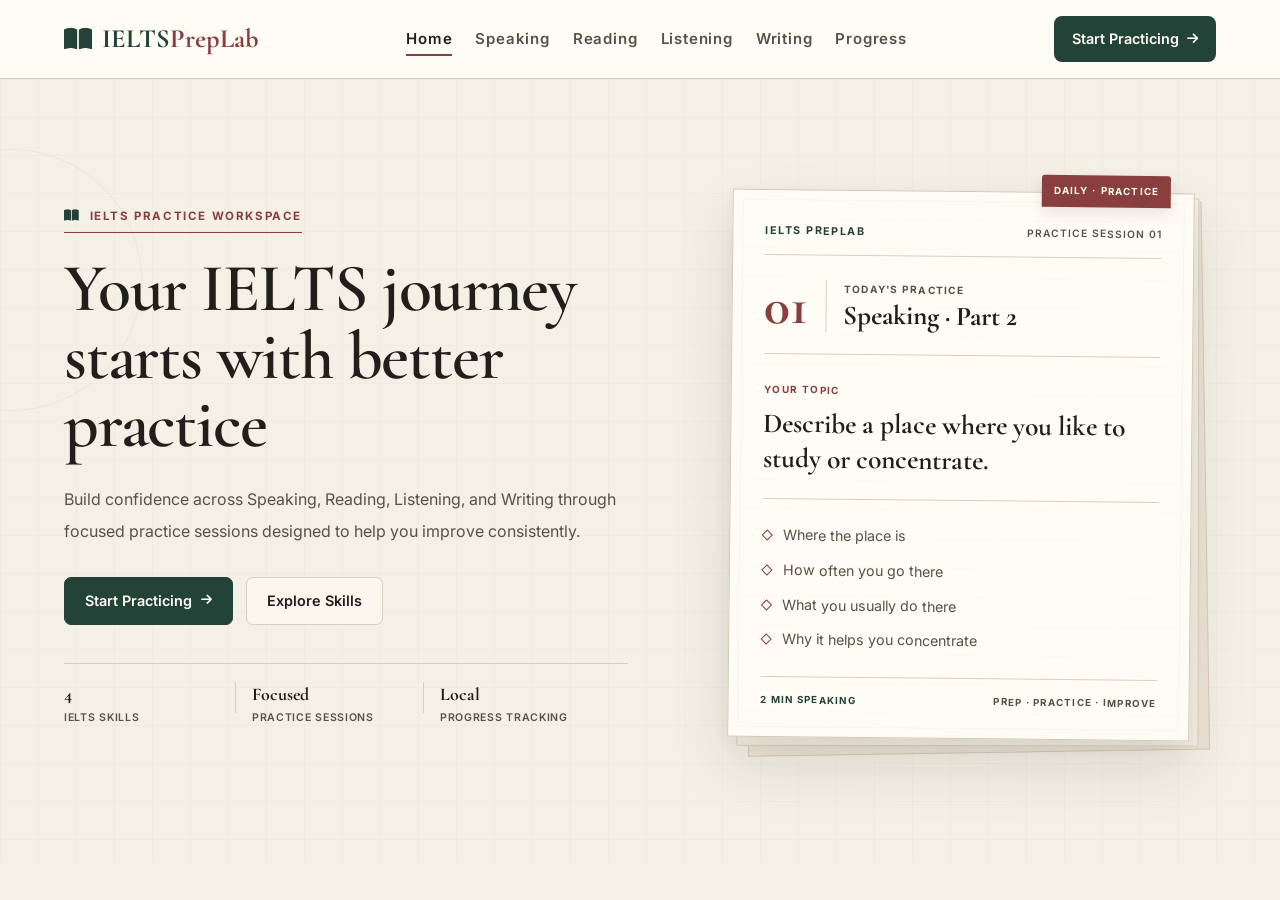
==== index.html @ 87c9f413 "add responsive hero section" ====
<!DOCTYPE html>
<html lang="en">

<head>
    <meta charset="UTF-8">
    <meta name="viewport" content="width=device-width, initial-scale=1.0">

    <title>IELTS PrepLab | IELTS Practice Platform</title>

    <meta name="description"
        content="IELTS PrepLab is a frontend IELTS practice platform for Speaking, Reading, Listening, and Writing with interactive exercises and progress tracking.">

    <link rel="preconnect" href="https://fonts.googleapis.com">
    <link rel="preconnect" href="https://fonts.gstatic.com" crossorigin>
    <link rel="stylesheet" href="https://cdnjs.cloudflare.com/ajax/libs/font-awesome/6.5.2/css/all.min.css">

    <link
        href="https://fonts.googleapis.com/css2?family=Cormorant+Garamond:wght@400;500;600;700&family=Inter:wght@400;500;600;700&display=swap"
        rel="stylesheet">

    <link rel="stylesheet" href="css/style.css">
</head>

<body>
    <header class="site-header">
        <nav class="site-nav">
            <div class="container nav-container">

                <a href="index.html" class="logo">
                    <i class="fa-solid fa-book-open"></i>
                    <span class="logo-text">
                        <span class="logo-ielts">IELTS</span>
                        <span class="logo-preplab">PrepLab</span>
                    </span>
                </a>

                <ul class="nav-links">
                    <li><a href="index.html" class="active">Home</a></li>
                    <li><a href="speaking.html">Speaking</a></li>
                    <li><a href="reading.html">Reading</a></li>
                    <li><a href="listening.html">Listening</a></li>
                    <li><a href="writing.html">Writing</a></li>
                    <li><a href="progress.html">Progress</a></li>
                </ul>

                <a href="speaking.html" class="nav-cta">
                    Start Practicing
                    <i class="fa-solid fa-arrow-right"></i>
                </a>

                <div class="menu-controls">
                    <button class="menu-toggle" aria-label="Open menu">
                        <i class="fa-solid fa-bars"></i>
                    </button>

                    <button class="menu-close" aria-label="Close menu">
                        <i class="fa-solid fa-xmark"></i>
                    </button>
                </div>

            </div>
        </nav>
    </header>

    <aside class="nav-sidebar">

        <div class="sidebar-header">
            <div class="sidebar-title-wrap">
                <span class="sidebar-index">01</span>
                <span class="sidebar-title">Study Menu</span>
            </div>
        </div>

        <nav class="sidebar-nav">
            <a href="index.html" class="active">Home</a>
            <a href="speaking.html">Speaking</a>
            <a href="reading.html">Reading</a>
            <a href="listening.html">Listening</a>
            <a href="writing.html">Writing</a>
            <a href="progress.html">Progress</a>
        </nav>

        <a href="speaking.html" class="sidebar-cta">
            Start Practicing
            <i class="fa-solid fa-arrow-right"></i>
        </a>

    </aside>
    <main>
        <section class="hero">
            <div class="container hero-container">

                <div class="hero-layout">

                    <div class="hero-content">

                        <div class="hero-label">
                            <i class="fa-solid fa-book-open"></i>
                            <span>IELTS Practice Workspace</span>
                        </div>

                        <h1 class="hero-title">
                            Your IELTS journey
                            starts with better practice
                        </h1>

                        <p class="hero-description">
                            Build confidence across Speaking, Reading, Listening, and Writing
                            through focused practice sessions designed to help you improve consistently.
                        </p>

                        <div class="hero-actions">
                            <a href="speaking.html" class="hero-primary-btn">
                                Start Practicing
                                <i class="fa-solid fa-arrow-right"></i>
                            </a>

                            <a href="#skills" class="hero-secondary-btn">
                                Explore Skills
                            </a>
                        </div>

                        <div class="hero-meta">

                            <div class="meta-item">
                                <span class="meta-value">4</span>
                                <span class="meta-label">IELTS Skills</span>
                            </div>

                            <div class="meta-item">
                                <span class="meta-value">Focused</span>
                                <span class="meta-label">Practice Sessions</span>
                            </div>

                            <div class="meta-item">
                                <span class="meta-value">Local</span>
                                <span class="meta-label">Progress Tracking</span>
                            </div>

                        </div>

                    </div>

                    <div class="hero-visual">

                        <div class="practice-sheet-wrapper">

                            <div class="practice-sheet">

                                <div class="sheet-top">
                                    <span class="sheet-brand">IELTS PREPLAB</span>
                                    <span class="sheet-session">Practice Session 01</span>
                                </div>

                                <div class="sheet-heading">

                                    <span class="sheet-number">01</span>

                                    <div class="sheet-heading-text">
                                        <span class="sheet-small-title">Today's Practice</span>
                                        <h2>Speaking · Part 2</h2>
                                    </div>

                                </div>

                                <div class="sheet-topic">
                                    <span class="topic-label">Your Topic</span>

                                    <h3>
                                        Describe a place where you like to study or concentrate.
                                    </h3>
                                </div>

                                <ul class="sheet-points">
                                    <li>Where the place is</li>
                                    <li>How often you go there</li>
                                    <li>What you usually do there</li>
                                    <li>Why it helps you concentrate</li>
                                </ul>

                                <div class="sheet-footer">
                                    <span>2 min speaking</span>
                                    <span>PREP · PRACTICE · IMPROVE</span>
                                </div>

                            </div>

                            <div class="practice-bookmark">
                                <span>Daily</span>
                                <span>Practice</span>
                            </div>

                        </div>

                    </div>

                </div>

            </div>
        </section>
    </main>

    <script src="js/script.js"></script>
</body>

</html>
---- css/style.css ----
:root {
    --background: #F5F0E6;
    --surface: #FFFCF5;
    --primary: #234238;
    --primary-dark: #172E27;
    --accent: #8A3F3F;
    --heading: #211F1B;
    --text: #575249;
    --border: #D8CFC0;
    --radius: 16px;
    --transition: 0.3s ease;
}

* {
    margin: 0;
    padding: 0;
    box-sizing: border-box;
}

html {
    scroll-behavior: smooth;
}

body {
    font-family: "Inter", sans-serif;
    background: var(--background);
    color: var(--text);
    line-height: 1.6;
}

h1,
h2,
h3,
h4,
h5,
h6 {
    font-family: "Cormorant Garamond", serif;
    color: var(--heading);
    line-height: 1.2;
}

a {
    text-decoration: none;
    color: inherit;
}

button,
input,
textarea,
select {
    font: inherit;
}

img {
    max-width: 100%;
    display: block;
}

.container {
    width: 90%;
    max-width: 1200px;
    margin: 0 auto;
}

.site-header {
    position: sticky;
    top: 0;
    z-index: 1000;
}

.site-header {
    position: sticky;
    top: 0;
    z-index: 1000;
}

.site-nav {
    background: var(--surface);
    border-bottom: 1px solid var(--border);
}

.nav-container {
    min-height: 78px;
    display: flex;
    align-items: center;
    justify-content: space-between;
    gap: 26px;
}

.logo {
    display: inline-flex;
    align-items: center;
    gap: 10px;
    flex-shrink: 0;
}

.logo>i {
    color: var(--primary);
    font-size: 1.55rem;
}

.logo-text {
    display: flex;
    align-items: baseline;
    font-family: "Cormorant Garamond", serif;
    font-size: 1.65rem;
    font-weight: 700;
    line-height: 1;
}

.logo-ielts {
    color: var(--primary);
}

.logo-preplab {
    color: var(--accent);
}

.nav-links {
    display: flex;
    align-items: center;
    gap: 23px;
    list-style: none;
}

.nav-links a {
    position: relative;
    font-size: 0.94rem;
    color: var(--text);
    font-weight: 600;
    letter-spacing: 0.8px;
    transition: var(--transition);
}

.nav-links a::after {
    content: "";
    position: absolute;
    left: 0;
    bottom: -8px;
    width: 0;
    height: 2px;
    background: var(--accent);
    transition: var(--transition);
}

.nav-links a.active {
    color: var(--heading);
}

.nav-links a.active::after {
    width: 100%;
}

.nav-cta,
.sidebar-cta {
    display: inline-flex;
    align-items: center;
    justify-content: center;
    gap: 8px;
    background: var(--primary);
    color: var(--surface);
    padding: 11px 18px;
    border-radius: 8px;
    font-size: 0.9rem;
    font-weight: 600;
}

.nav-cta i,
.sidebar-cta i {
    font-size: 0.8rem;
    transition: var(--transition);
}

.menu-controls {
    display: none;
    align-items: center;
    justify-content: center;
}

.menu-toggle,
.menu-close {
    border: 0;
    background: transparent;
    font-size: 1.4rem;
    color: var(--heading);
    cursor: pointer;
}

.menu-toggle {
    display: block;
}

.menu-close {
    display: none;
}

.menu-toggle.hide {
    display: none;
}

.menu-close.active {
    display: block;
}

.nav-sidebar {
    position: fixed;
    top: 78px;
    right: -100%;
    width: min(340px, 88%);
    height: calc(100vh - 78px);
    background: var(--surface);
    border-left: 1px solid var(--border);
    padding: 28px;
    z-index: 1100;
    display: flex;
    flex-direction: column;
    transition: right var(--transition);
    box-shadow: -12px 10px 30px rgba(33, 31, 27, 0.1);
}

.nav-sidebar.active {
    right: 0;
}

.sidebar-header {
    padding-bottom: 24px;
    border-bottom: 1px solid var(--border);
}

.sidebar-title-wrap {
    display: flex;
    align-items: center;
    gap: 10px;
}

.sidebar-index {
    font-family: "Cormorant Garamond", serif;
    font-size: 0.85rem;
    font-weight: 700;
    color: var(--accent);
    letter-spacing: 1px;
}

.sidebar-title {
    position: relative;
    font-family: "Cormorant Garamond", serif;
    font-size: 1.15rem;
    font-weight: 700;
    color: var(--heading);
    letter-spacing: 1.4px;
    text-transform: uppercase;
}

.sidebar-title::after {
    content: "";
    position: absolute;
    left: 0;
    bottom: -6px;
    width: 32px;
    height: 2px;
    background: var(--accent);
}

.sidebar-nav {
    display: flex;
    flex-direction: column;
    margin-top: 22px;
}

.sidebar-nav a {
    padding: 15px 4px;
    border-bottom: 1px solid var(--border);
    color: var(--text);
    font-family: "Cormorant Garamond", serif;
    font-size: 1.25rem;
    font-weight: 600;
    transition: var(--transition);
}

.sidebar-nav a.active {
    color: var(--accent);
}

.sidebar-cta {
    margin-top: auto;
    width: 100%;
}

@media (hover: hover) and (pointer: fine) {
    .nav-links a:hover {
        color: var(--heading);
    }

    .nav-links a:hover::after {
        width: 100%;
    }

    .nav-cta:hover,
    .sidebar-cta:hover {
        background: var(--primary-dark);
    }

    .nav-cta:hover i,
    .sidebar-cta:hover i {
        transform: translateX(3px);
    }

    .sidebar-nav a:hover {
        color: var(--accent);
        padding-left: 8px;
    }

    .menu-toggle:hover,
    .menu-close:hover {
        color: var(--accent);
    }
}

@media (max-width: 1024px) {

    .nav-links,
    .nav-cta {
        display: none;
    }

    .menu-controls {
        display: flex;
    }
}

@media (max-width: 480px) {
    .nav-container {
        min-height: 70px;
    }

    .logo-text {
        font-size: 1.45rem;
    }

    .logo>i {
        font-size: 1.35rem;
    }

    .nav-sidebar {
        width: 100%;
        top: 70px;
        height: calc(100vh - 70px);
        padding: 24px 20px;
    }
}
.hero {
    position: relative;
    overflow: hidden;
    padding: 88px 0 100px;
    background:
        linear-gradient(rgba(35, 66, 56, 0.025) 1px, transparent 1px),
        linear-gradient(90deg, rgba(35, 66, 56, 0.018) 1px, transparent 1px),
        var(--background);
    background-size: 38px 38px;
}

.hero::before {
    content: "";
    position: absolute;
    top: 70px;
    left: -120px;
    width: 260px;
    height: 260px;
    border: 1px solid rgba(138, 63, 63, 0.07);
    border-radius: 50%;
}

.hero-container {
    position: relative;
    z-index: 1;
}

.hero-layout {
    display: grid;
    grid-template-columns: 1.05fr 0.95fr;
    align-items: center;
    gap: 78px;
}

.hero-content {
    max-width: 620px;
}

.hero-label {
    display: inline-flex;
    align-items: center;
    gap: 9px;
    margin-bottom: 22px;
    padding-bottom: 7px;
    border-bottom: 1px solid var(--accent);
    color: var(--accent);
    font-size: 0.72rem;
    font-weight: 700;
    letter-spacing: 1.6px;
    text-transform: uppercase;
}

.hero-label i {
    color: var(--primary);
    font-size: 0.82rem;
}

.hero-title {
    max-width: 650px;
    margin-bottom: 24px;
    font-family: "Cormorant Garamond", serif;
    font-size: clamp(3.5rem, 5.3vw, 5rem);
    font-weight: 600;
    line-height: 1;
    letter-spacing: -1.2px;
    color: var(--heading);
}


.hero-description {
    max-width: 560px;
    margin-bottom: 30px;
    color: var(--text);
    font-size: 1rem;
    line-height: 2;
}

.hero-actions {
    display: flex;
    align-items: center;
    gap: 13px;
    margin-bottom: 38px;
}

.hero-primary-btn,
.hero-secondary-btn {
    min-height: 48px;
    padding: 0 20px;
    display: inline-flex;
    align-items: center;
    justify-content: center;
    gap: 9px;
    border-radius: 7px;
    font-size: 0.9rem;
    font-weight: 600;
    transition: var(--transition);
}

.hero-primary-btn {
    background: var(--primary);
    border: 1px solid var(--primary);
    color: var(--surface);
}

.hero-primary-btn i {
    font-size: 0.78rem;
    transition: var(--transition);
}

.hero-secondary-btn {
    background: rgba(255, 252, 245, 0.65);
    border: 1px solid var(--border);
    color: var(--heading);
}

.hero-meta {
    display: grid;
    grid-template-columns: repeat(3, 1fr);
    border-top: 1px solid var(--border);
}

.meta-item {
    position: relative;
    padding-top: 16px;
}

.meta-item:not(:last-child)::after {
    content: "";
    position: absolute;
    top: 18px;
    right: 16px;
    width: 1px;
    height: 31px;
    background: var(--border);
}

.meta-value {
    display: block;
    margin-bottom: 2px;
    font-family: "Cormorant Garamond", serif;
    color: var(--heading);
    font-size: 1.12rem;
    font-weight: 700;
}

.meta-label {
    display: block;
    color: var(--text);
    font-size: 0.66rem;
    font-weight: 600;
    letter-spacing: 0.7px;
    text-transform: uppercase;
}

.hero-visual {
    position: relative;
    display: flex;
    align-items: center;
    justify-content: center;
    min-width: 0;
    padding: 24px;
}

.practice-sheet-wrapper {
    position: relative;
    width: min(100%, 480px);
    transform: rotate(0.6deg);
}

.practice-sheet-wrapper::before {
    content: "";
    position: absolute;
    inset: 14px -14px -14px 14px;
    background: #EDE4D5;
    border: 1px solid #D7CCBB;
    transform: rotate(-1.5deg);
    z-index: -2;
}

.practice-sheet-wrapper::after {
    content: "";
    position: absolute;
    inset: 7px -7px -7px 7px;
    background: #F8F2E7;
    border: 1px solid rgba(216, 207, 192, 0.9);
    transform: rotate(-0.5deg);
    z-index: -1;
}

.practice-sheet {
    position: relative;
    padding: 32px 32px 28px;
    background:
        linear-gradient(
            to bottom,
            transparent 28px,
            rgba(87, 82, 73, 0.035) 29px
        ),
        var(--surface);
    background-size: 100% 29px;
    border: 1px solid #D3C8B8;
    box-shadow:
        0 28px 60px rgba(33, 31, 27, 0.12),
        0 5px 16px rgba(33, 31, 27, 0.05);
}

.practice-sheet::before {
    content: "";
    position: absolute;
    inset: 9px;
    border: 1px solid rgba(138, 63, 63, 0.045);
    pointer-events: none;
}

.sheet-top {
    display: flex;
    align-items: center;
    justify-content: space-between;
    gap: 20px;
    padding-bottom: 15px;
    border-bottom: 1px solid var(--border);
}

.sheet-brand {
    color: var(--primary);
    font-size: 0.67rem;
    font-weight: 700;
    letter-spacing: 1.45px;
    text-transform: uppercase;
}

.sheet-session {
    color: var(--text);
    font-size: 0.64rem;
    font-weight: 600;
    letter-spacing: 1px;
    text-transform: uppercase;
}

.sheet-heading {
    display: flex;
    align-items: center;
    gap: 17px;
    padding: 24px 0 20px;
}

.sheet-number {
    font-family: "Cormorant Garamond", serif;
    color: var(--accent);
    font-size: 3.35rem;
    font-weight: 700;
    line-height: 1;
}

.sheet-heading-text {
    padding-left: 17px;
    border-left: 1px solid var(--border);
}

.sheet-small-title {
    display: block;
    margin-bottom: 3px;
    color: var(--text);
    font-size: 0.63rem;
    font-weight: 700;
    letter-spacing: 1.25px;
    text-transform: uppercase;
}

.sheet-heading h2 {
    margin: 0;
    font-family: "Cormorant Garamond", serif;
    color: var(--heading);
    font-size: 1.7rem;
    font-weight: 700;
}

.sheet-topic {
    padding: 21px 0 22px;
    border-top: 1px solid var(--border);
    border-bottom: 1px solid var(--border);
}

.topic-label {
    display: inline-block;
    margin-bottom: 9px;
    color: var(--accent);
    font-size: 0.62rem;
    font-weight: 700;
    letter-spacing: 1.4px;
    text-transform: uppercase;
}

.sheet-topic h3 {
    max-width: 390px;
    margin: 0;
    font-family: "Cormorant Garamond", serif;
    color: var(--heading);
    font-size: 1.72rem;
    font-weight: 650;
    line-height: 1.27;
}

.sheet-points {
    list-style: none;
    padding: 19px 0;
    margin: 0;
}

.sheet-points li {
    position: relative;
    padding: 7px 0 7px 21px;
    color: var(--text);
    font-size: 0.89rem;
    line-height: 1.45;
}

.sheet-points li::before {
    content: "";
    position: absolute;
    left: 1px;
    top: 13px;
    width: 6px;
    height: 6px;
    background: transparent;
    border: 1px solid var(--accent);
    transform: rotate(45deg);
}

.sheet-footer {
    display: flex;
    align-items: center;
    justify-content: space-between;
    gap: 18px;
    padding-top: 15px;
    border-top: 1px solid var(--border);
    color: var(--text);
    font-size: 0.61rem;
    font-weight: 700;
    letter-spacing: 1.25px;
    text-transform: uppercase;
}

.sheet-footer span:first-child {
    color: var(--primary);
}

.practice-bookmark {
    position: absolute;
    top: -17px;
    right: 24px;
    z-index: 2;
    display: flex;
    align-items: center;
    gap: 5px;
    padding: 8px 12px;
    background: var(--accent);
    border-radius: 3px 3px 0 0;
    color: var(--surface);
    box-shadow: 0 6px 14px rgba(33, 31, 27, 0.1);
}

.practice-bookmark span {
    font-size: 0.61rem;
    font-weight: 700;
    letter-spacing: 1.15px;
    text-transform: uppercase;
}

.practice-bookmark span:first-child::after {
    content: " ·";
}

@media (hover: hover) and (pointer: fine) {
    .hero-primary-btn:hover {
        background: var(--primary-dark);
        border-color: var(--primary-dark);
    }

    .hero-primary-btn:hover i {
        transform: translateX(3px);
    }

    .hero-secondary-btn:hover {
        color: var(--accent);
        border-color: var(--accent);
        background: var(--surface);
    }
}

@media (max-width: 1024px) {
    .hero {
        padding: 78px 0 90px;
    }

    .hero-layout {
        grid-template-columns: 1fr;
        gap: 90px;
    }

    .hero-content {
        max-width: 720px;
    }

    .hero-label {
        margin-bottom: 28px;
    }

    .hero-title {
        margin-bottom: 30px;
        line-height: 1.1;
    }

    .hero-description {
        max-width: 650px;
        margin-bottom: 36px;
    }

    .hero-actions {
        margin-bottom: 48px;
    }

    .hero-visual {
        justify-content: flex-start;
        padding-left: 18px;
    }

    .practice-sheet-wrapper {
        width: min(100%, 540px);
    }
}

@media (max-width: 768px) {
    .hero {
        padding: 56px 0 72px;
    }

    .hero-layout {
        gap: 55px;
    }

    .hero-title {
        font-size: clamp(3rem, 10.5vw, 4.35rem);
    }

    .hero-description {
        font-size: 0.97rem;
    }

    .hero-meta {
        grid-template-columns: 1fr;
    }

    .meta-item {
        padding: 12px 0;
    }

    .meta-item:not(:last-child) {
        border-bottom: 1px solid var(--border);
    }

    .meta-item:not(:last-child)::after {
        display: none;
    }

    .hero-visual {
        padding: 15px;
    }

    .practice-sheet {
        padding: 28px 25px 24px;
    }
}

@media (max-width: 480px) {
    .hero {
        padding: 42px 0 58px;
    }

    .hero::before {
        display: none;
    }

    .hero-label {
        margin-bottom: 17px;
        font-size: 0.65rem;
    }

    .hero-title {
        margin-bottom: 19px;
        font-size: clamp(2.7rem, 12.5vw, 3.55rem);
        line-height: 0.98;
        letter-spacing: -1.1px;
    }

    .hero-description {
        line-height: 1.7;
    }

    .hero-actions {
        flex-direction: column;
        align-items: stretch;
        margin-bottom: 29px;
    }

    .hero-primary-btn,
    .hero-secondary-btn {
        width: 100%;
    }

    .hero-visual {
        padding: 0;
    }

    .practice-sheet-wrapper {
        width: 100%;
        transform: none;
    }

    .practice-sheet-wrapper::before,
    .practice-sheet-wrapper::after {
        display: none;
    }

    .practice-sheet {
        padding: 23px 19px 20px;
        box-shadow: 0 17px 35px rgba(33, 31, 27, 0.09);
    }

    .practice-sheet::before {
        inset: 7px;
    }

    .sheet-top {
        flex-direction: column;
        align-items: flex-start;
        gap: 3px;
    }

    .sheet-heading {
        gap: 12px;
        padding: 22px 0 19px;
    }

    .sheet-number {
        font-size: 2.85rem;
    }

    .sheet-heading-text {
        padding-left: 12px;
    }

    .sheet-heading h2 {
        font-size: 1.42rem;
    }

    .sheet-topic h3 {
        font-size: 1.45rem;
    }

    .sheet-points li {
        font-size: 0.86rem;
    }

    .sheet-footer {
        flex-direction: column;
        align-items: flex-start;
        gap: 4px;
    }

    .practice-bookmark {
        top: -14px;
        right: 15px;
        padding: 7px 10px;
    }

    .practice-bookmark span {
        font-size: 0.56rem;
    }
}
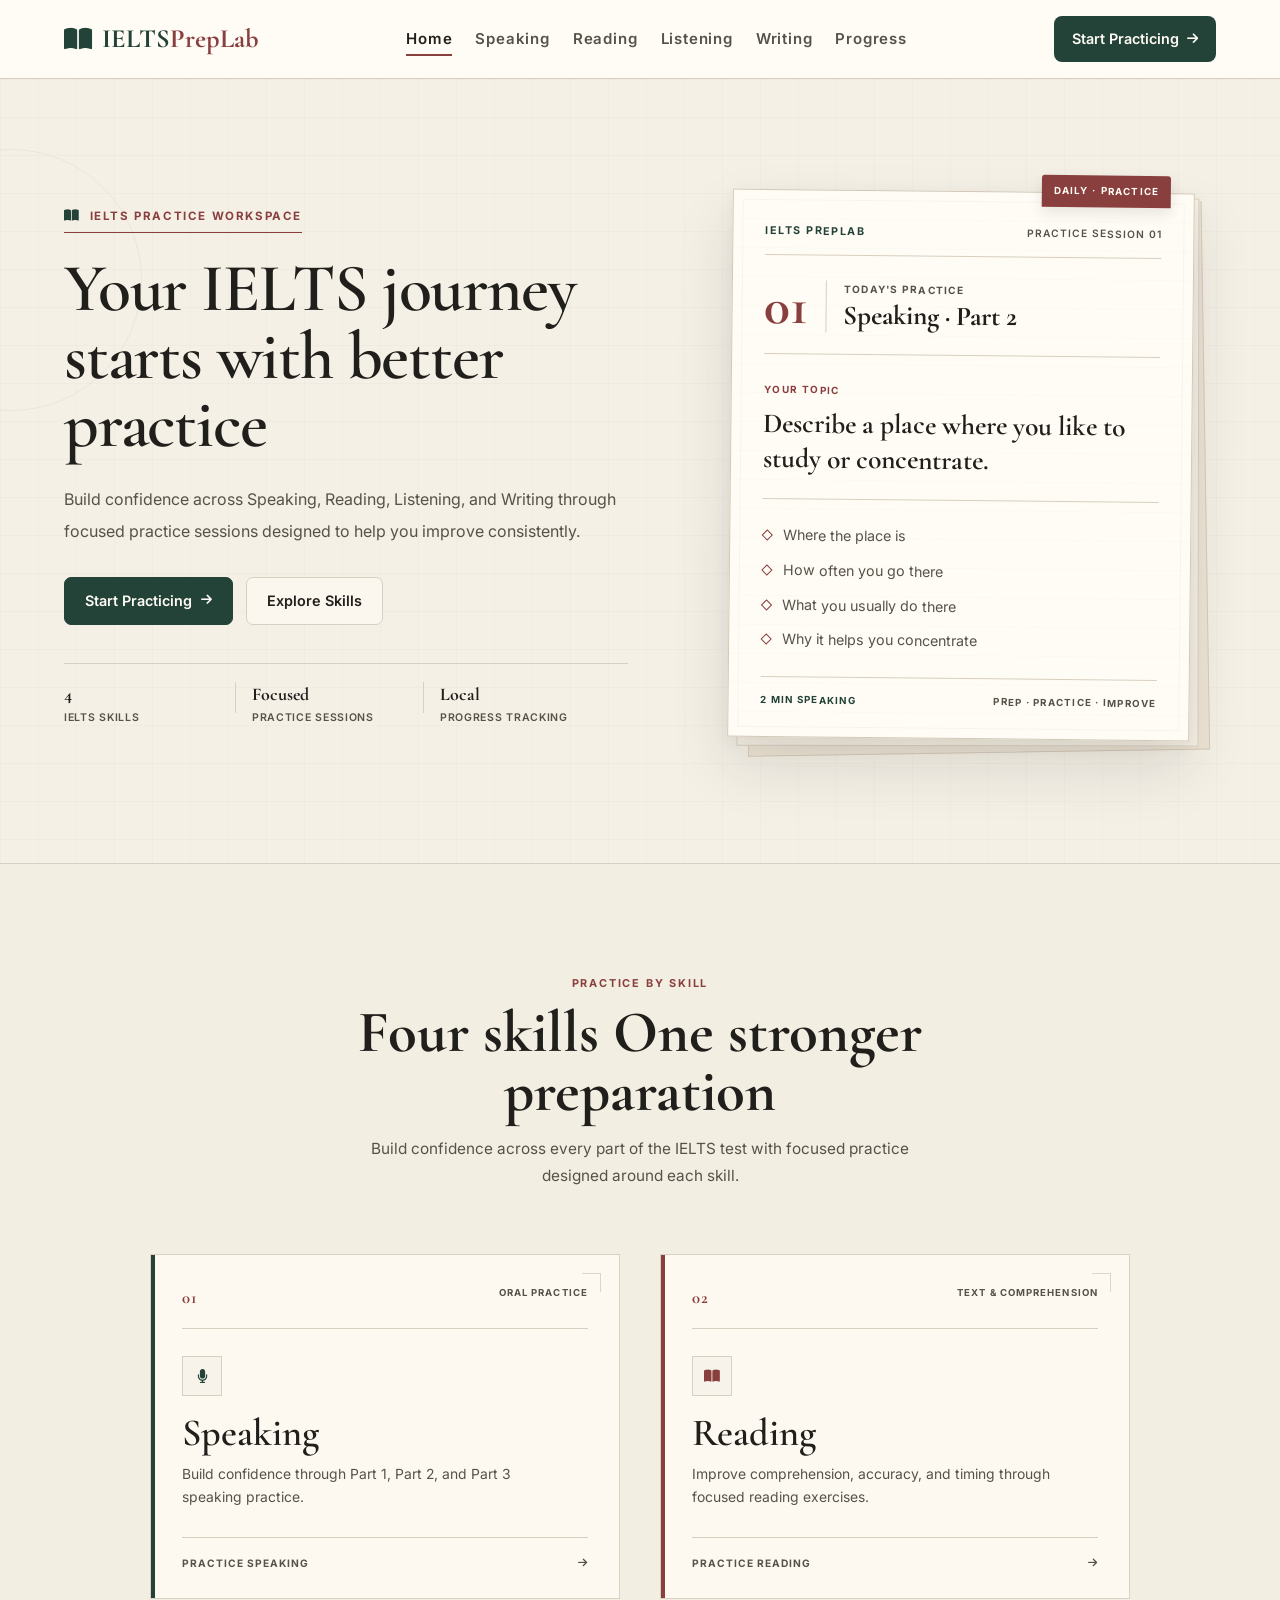
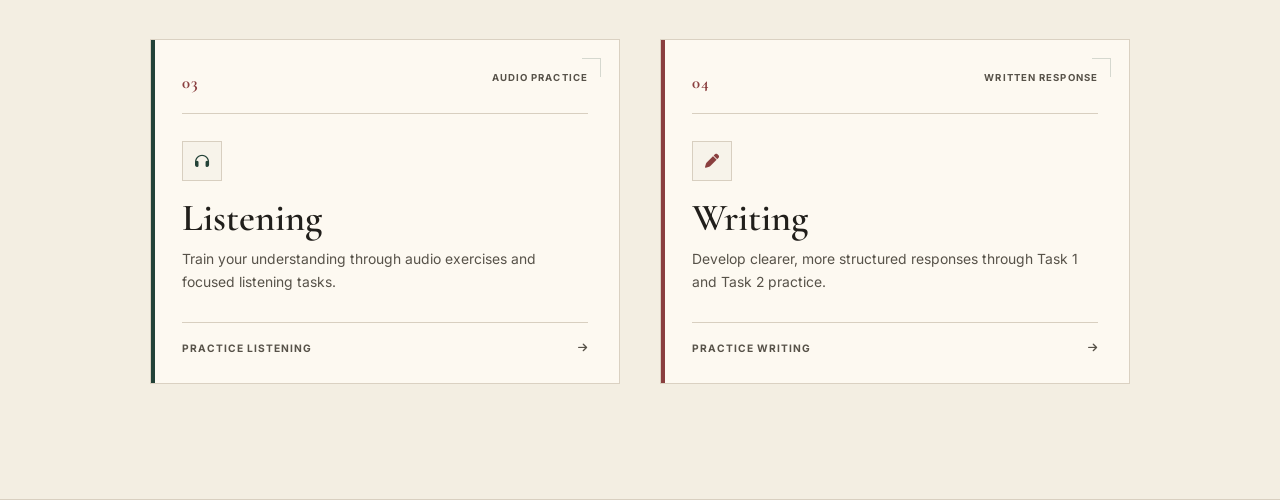
==== commit bdb2c3b2: "add responsive skills section" ====
--- a/index.html
+++ b/index.html
@@ -198,6 +198,128 @@
 
             </div>
         </section>
+        <section class="skills-section" id="skills">
+    <div class="container">
+
+        <div class="skills-header">
+            <span class="skills-eyebrow">Practice by skill</span>
+
+            <h2 class="skills-title">
+                Four skills One stronger preparation
+            </h2>
+
+            <p class="skills-description">
+                Build confidence across every part of the IELTS test with
+                focused practice designed around each skill.
+            </p>
+        </div>
+
+        <div class="skills-grid">
+
+            <a href="speaking.html" class="skill-card skill-card-speaking">
+                <div class="skill-card-top">
+                    <span class="skill-number">01</span>
+                    <span class="skill-category">Oral Practice</span>
+                </div>
+
+                <div class="skill-card-main">
+                    <span class="skill-icon">
+                        <i class="fa-solid fa-microphone"></i>
+                    </span>
+
+                    <h3>Speaking</h3>
+
+                    <p>
+                        Build confidence through Part 1, Part 2,
+                        and Part 3 speaking practice.
+                    </p>
+                </div>
+
+                <div class="skill-card-bottom">
+                    <span>Practice Speaking</span>
+                    <i class="fa-solid fa-arrow-right"></i>
+                </div>
+            </a>
+
+            <a href="reading.html" class="skill-card skill-card-reading">
+                <div class="skill-card-top">
+                    <span class="skill-number">02</span>
+                    <span class="skill-category">Text & Comprehension</span>
+                </div>
+
+                <div class="skill-card-main">
+                    <span class="skill-icon">
+                        <i class="fa-solid fa-book-open"></i>
+                    </span>
+
+                    <h3>Reading</h3>
+
+                    <p>
+                        Improve comprehension, accuracy, and timing
+                        through focused reading exercises.
+                    </p>
+                </div>
+
+                <div class="skill-card-bottom">
+                    <span>Practice Reading</span>
+                    <i class="fa-solid fa-arrow-right"></i>
+                </div>
+            </a>
+
+            <a href="listening.html" class="skill-card skill-card-listening">
+                <div class="skill-card-top">
+                    <span class="skill-number">03</span>
+                    <span class="skill-category">Audio Practice</span>
+                </div>
+
+                <div class="skill-card-main">
+                    <span class="skill-icon">
+                        <i class="fa-solid fa-headphones"></i>
+                    </span>
+
+                    <h3>Listening</h3>
+
+                    <p>
+                        Train your understanding through audio
+                        exercises and focused listening tasks.
+                    </p>
+                </div>
+
+                <div class="skill-card-bottom">
+                    <span>Practice Listening</span>
+                    <i class="fa-solid fa-arrow-right"></i>
+                </div>
+            </a>
+
+            <a href="writing.html" class="skill-card skill-card-writing">
+                <div class="skill-card-top">
+                    <span class="skill-number">04</span>
+                    <span class="skill-category">Written Response</span>
+                </div>
+
+                <div class="skill-card-main">
+                    <span class="skill-icon">
+                        <i class="fa-solid fa-pen"></i>
+                    </span>
+
+                    <h3>Writing</h3>
+
+                    <p>
+                        Develop clearer, more structured responses
+                        through Task 1 and Task 2 practice.
+                    </p>
+                </div>
+
+                <div class="skill-card-bottom">
+                    <span>Practice Writing</span>
+                    <i class="fa-solid fa-arrow-right"></i>
+                </div>
+            </a>
+
+        </div>
+
+    </div>
+</section>
     </main>
 
     <script src="js/script.js"></script>
--- a/css/style.css
+++ b/css/style.css
@@ -1,5 +1,6 @@
 :root {
     --background: #F5F0E6;
+    --background-secondary:#f3eee3f9; 
     --surface: #FFFCF5;
     --primary: #234238;
     --primary-dark: #172E27;
@@ -927,4 +928,336 @@
     .practice-bookmark span {
         font-size: 0.56rem;
     }
+}
+.skills-section {
+    position: relative;
+    overflow: hidden;
+    padding: 105px 0 115px;
+    background: var(--background-secondary);
+    border-top: 1px solid var(--border);
+    border-bottom: 1px solid var(--border);
+}
+
+.skills-header {
+    position: relative;
+    z-index: 1;
+    max-width: 760px;
+    margin: 0 auto 64px;
+    text-align: center;
+}
+
+.skills-eyebrow {
+    display: inline-block;
+    margin-bottom: 12px;
+    color: var(--accent);
+    font-size: 0.68rem;
+    font-weight: 700;
+    letter-spacing: 1.8px;
+    text-transform: uppercase;
+}
+
+.skills-title {
+    margin-bottom: 14px;
+    font-family: "Cormorant Garamond", serif;
+    font-size: clamp(2.9rem, 4.6vw, 4.35rem);
+    font-weight: 800;
+    line-height: 1;
+    color: var(--heading);
+}
+
+.skills-description {
+    max-width: 570px;
+    margin: 0 auto;
+    color: var(--text);
+    font-size: 0.96rem;
+    line-height: 1.75;
+}
+
+.skills-grid {
+    position: relative;
+    z-index: 1;
+    display: grid;
+    grid-template-columns: repeat(2, minmax(0, 1fr));
+    gap: 40px;
+    max-width: 980px;
+    margin: 0 auto;
+}
+
+/* Card */
+
+.skill-card {
+    position: relative;
+    min-height: 345px;
+    display: flex;
+    flex-direction: column;
+    padding: 30px 31px 26px;
+    background: rgba(255, 252, 245, 0.82);
+    border: 1px solid rgba(216, 207, 192, 0.95);
+    color: inherit;
+    transition:
+        transform var(--transition),
+        background var(--transition),
+        border-color var(--transition),
+        box-shadow var(--transition);
+}
+
+.skill-card::before {
+    content: "";
+    position: absolute;
+    top: 0;
+    left: 0;
+    width: 4px;
+    height: 100%;
+    background: var(--primary);
+}
+
+.skill-card-reading::before,
+.skill-card-writing::before {
+    background: var(--accent);
+}
+
+/* Small corner detail */
+
+.skill-card::after {
+    content: "";
+    position: absolute;
+    right: 18px;
+    top: 18px;
+    width: 18px;
+    height: 18px;
+    border-top: 1px solid rgba(35, 66, 56, 0.18);
+    border-right: 1px solid rgba(35, 66, 56, 0.18);
+}
+
+/* Top row */
+
+.skill-card-top {
+    display: flex;
+    align-items: flex-start;
+    justify-content: space-between;
+    gap: 15px;
+    padding-bottom: 17px;
+    border-bottom: 1px solid var(--border);
+}
+
+.skill-number {
+    font-family: "Cormorant Garamond", serif;
+    font-size: 1.05rem;
+    font-weight: 700;
+    letter-spacing: 1px;
+    color: var(--accent);
+}
+
+.skill-category {
+    color: var(--text-light);
+    font-size: 0.6rem;
+    font-weight: 700;
+    letter-spacing: 1.1px;
+    text-align: right;
+    text-transform: uppercase;
+}
+
+/* Main content */
+
+.skill-card-main {
+    flex: 1;
+    padding: 27px 0 24px;
+}
+
+.skill-icon {
+    display: inline-flex;
+    align-items: center;
+    justify-content: center;
+    width: 40px;
+    height: 40px;
+    margin-bottom: 18px;
+    border: 1px solid var(--border);
+    background: rgba(245, 240, 230, 0.65);
+    color: var(--primary);
+    font-size: 0.88rem;
+    transition: var(--transition);
+}
+
+.skill-card-reading .skill-icon,
+.skill-card-writing .skill-icon {
+    color: var(--accent);
+}
+
+.skill-card h3 {
+    margin-bottom: 10px;
+    font-family: "Cormorant Garamond", serif;
+    font-size: clamp(2.2rem, 3vw, 2.8rem);
+    font-weight: 600;
+    line-height: 1;
+    color: var(--heading);
+    transition: color var(--transition);
+}
+
+.skill-card p {
+    max-width: 390px;
+    margin: 0;
+    color: var(--text);
+    font-size: 0.87rem;
+    line-height: 1.7;
+}
+
+
+/* Bottom action */
+
+.skill-card-bottom {
+    display: flex;
+    align-items: center;
+    justify-content: space-between;
+    gap: 15px;
+    padding-top: 17px;
+    border-top: 1px solid var(--border);
+    color: var(--text);
+    font-size: 0.64rem;
+    font-weight: 700;
+    letter-spacing: 1px;
+    text-transform: uppercase;
+}
+
+.skill-card-bottom i {
+    font-size: 0.66rem;
+    transition: transform var(--transition);
+}
+
+/* Desktop hover */
+
+@media (hover: hover) and (pointer: fine) {
+    .skill-card:hover {
+        background: var(--surface);
+        border-color: #CFC4B3;
+        transform: translateY(-5px);
+        box-shadow: 0 18px 35px rgba(33, 31, 27, 0.08);
+    }
+
+    .skill-card:hover h3 {
+        color: var(--primary);
+    }
+
+    .skill-card-reading:hover h3,
+    .skill-card-writing:hover h3 {
+        color: var(--accent);
+    }
+
+    .skill-card-reading:hover .skill-icon,
+    .skill-card-writing:hover .skill-icon {
+        border-color: var(--accent);
+        transform: translateY(-2px);
+
+    }
+    .skill-card-speaking:hover .skill-icon,
+    .skill-card-listening:hover .skill-icon {
+        border-color: var(--primary);
+        transform: translateY(-2px);
+
+    }
+
+    .skill-card:hover .skill-card-bottom {
+        color: var(--accent);
+    }
+
+    .skill-card:hover .skill-card-bottom i {
+        transform: translateX(4px);
+    }
+}
+
+/* Tablet */
+
+@media (max-width: 1024px) {
+    .skills-section {
+        padding: 88px 0 98px;
+    }
+
+    .skills-grid {
+        gap: 24px;
+        max-width: 900px;
+    }
+
+    .skill-card {
+        min-height: 330px;
+        padding: 27px 27px 24px;
+    }
+}
+
+/* Mobile */
+
+@media (max-width: 768px) {
+    .skills-section {
+        padding: 74px 0 84px;
+    }
+
+    .skills-header {
+        margin-bottom: 45px;
+    }
+
+    .skills-grid {
+        grid-template-columns: 1fr;
+        max-width: 580px;
+    }
+
+    .skill-card {
+        min-height: 315px;
+    }
+}
+
+/* Small mobile */
+
+@media (max-width: 480px) {
+    .skills-section {
+        padding: 62px 0 70px;
+    }
+
+    .skills-section::before,
+    .skills-section::after {
+        display: none;
+    }
+
+    .skills-title {
+        font-size: 2.8rem;
+        letter-spacing: -0.6px;
+    }
+
+    .skills-description {
+        font-size: 0.9rem;
+        line-height: 1.7;
+    }
+
+    .skills-grid {
+        gap: 20px;
+    }
+
+    .skill-card {
+        min-height: 295px;
+        padding: 24px 20px 21px;
+    }
+
+    .skill-card-top {
+        padding-bottom: 15px;
+    }
+
+    .skill-category {
+        font-size: 0.55rem;
+    }
+
+    .skill-card-main {
+        padding: 24px 0 21px;
+    }
+
+    .skill-icon {
+        width: 37px;
+        height: 37px;
+        margin-bottom: 16px;
+    }
+
+    .skill-card h3 {
+        font-size: 2.15rem;
+    }
+
+    .skill-card p {
+        font-size: 0.83rem;
+        line-height: 1.65;
+    }
 }
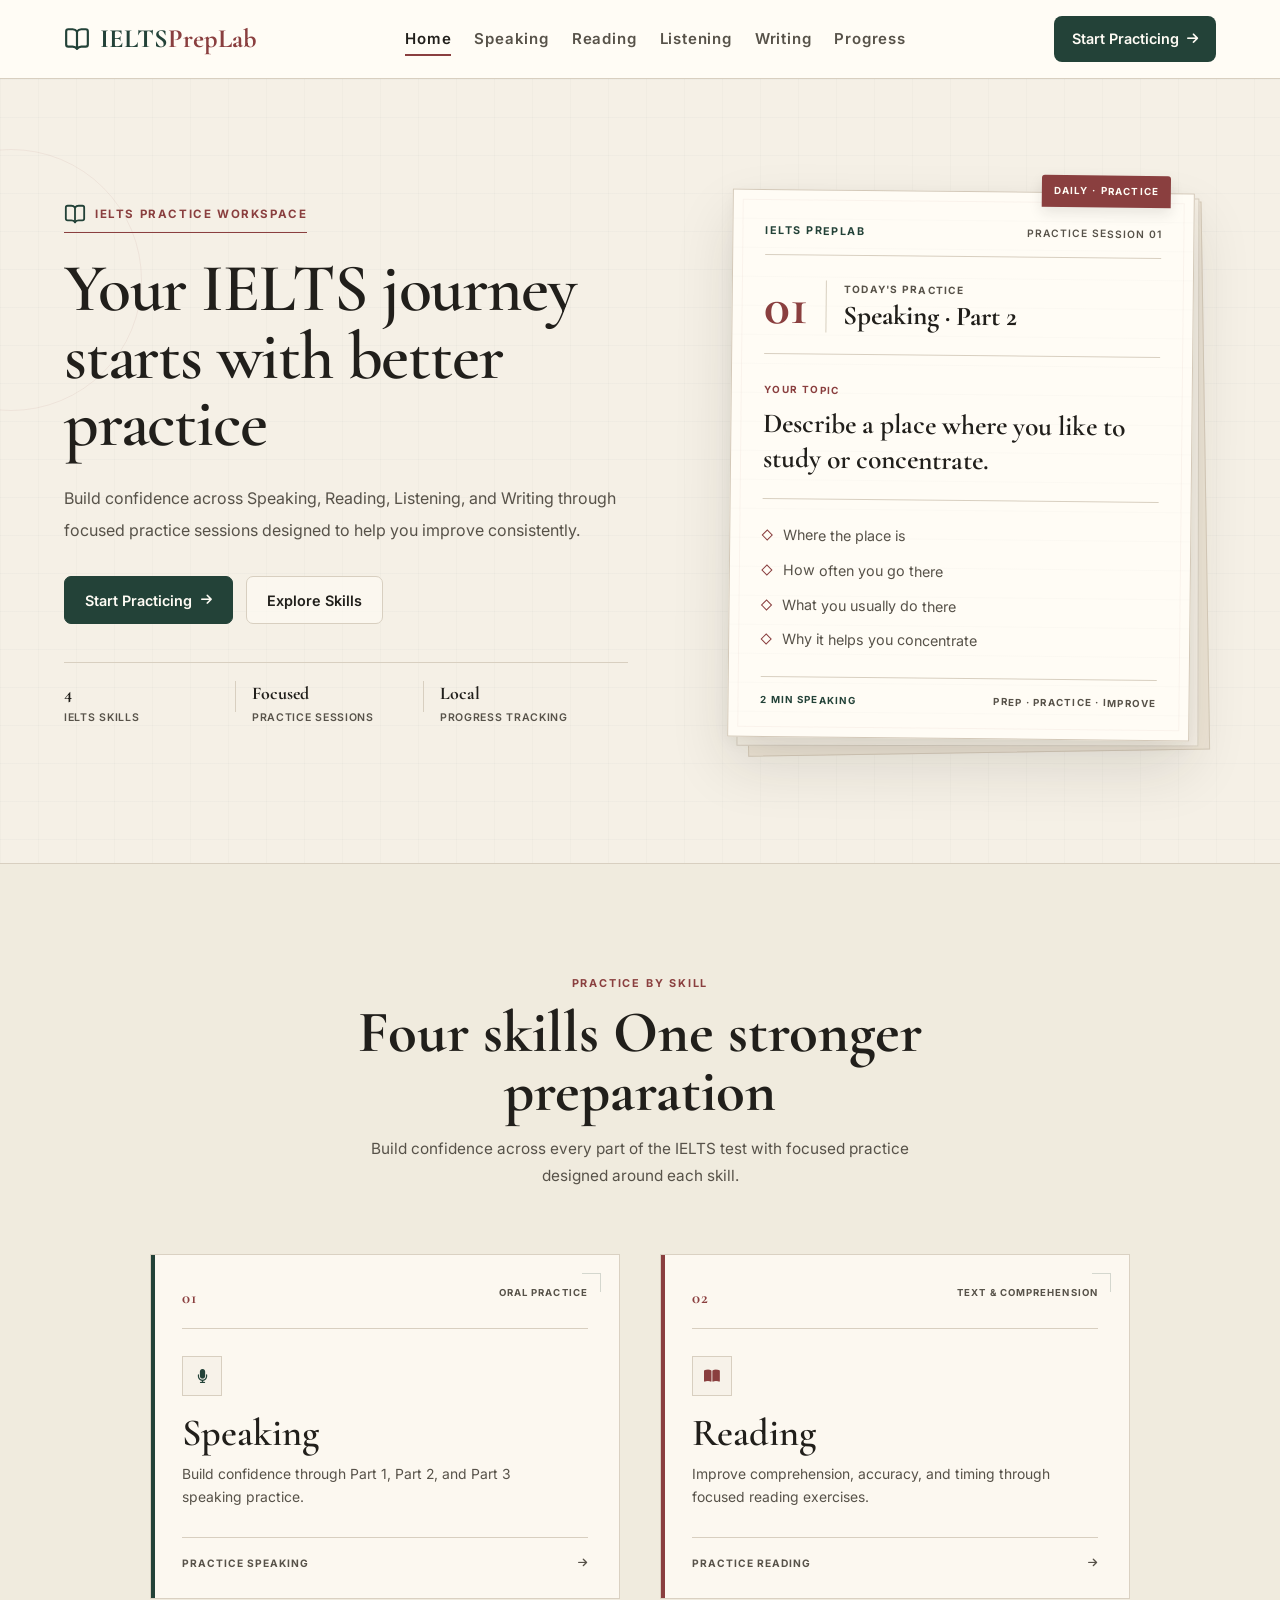
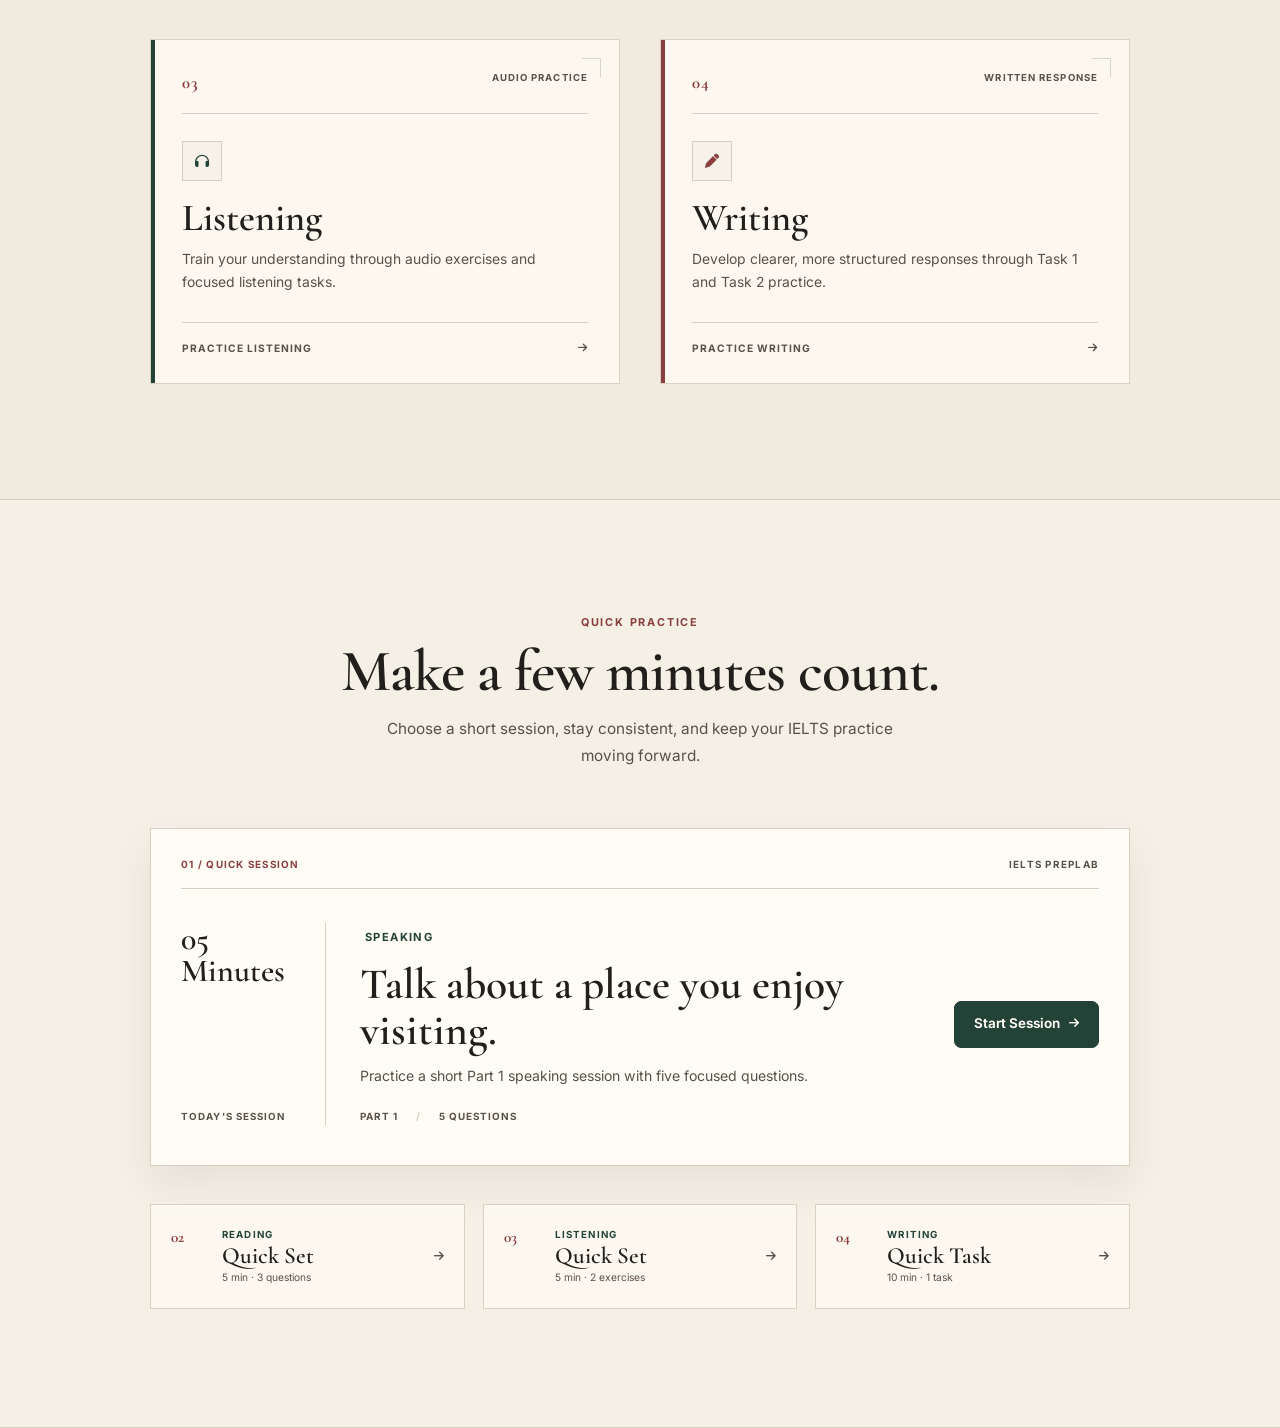
==== commit 76cf0153: "Add responsive quick practice section" ====
--- a/index.html
+++ b/index.html
@@ -27,7 +27,7 @@
             <div class="container nav-container">
 
                 <a href="index.html" class="logo">
-                    <i class="fa-solid fa-book-open"></i>
+                    <img src="images/icon/book-open.svg" alt="">
                     <span class="logo-text">
                         <span class="logo-ielts">IELTS</span>
                         <span class="logo-preplab">PrepLab</span>
@@ -95,7 +95,7 @@
                     <div class="hero-content">
 
                         <div class="hero-label">
-                            <i class="fa-solid fa-book-open"></i>
+                            <img src="images/icon/book-open.svg" alt="">
                             <span>IELTS Practice Workspace</span>
                         </div>
 
@@ -320,7 +320,112 @@
 
     </div>
 </section>
-    </main>
+<section class="quick-practice" id="quick-practice">
+    <div class="container">
+
+        <div class="quick-header">
+            <span class="quick-eyebrow">Quick Practice</span>
+
+            <h2 class="quick-title">
+                Make a few minutes count.
+            </h2>
+
+            <p class="quick-description">
+                Choose a short session, stay consistent, and keep your IELTS
+                practice moving forward.
+            </p>
+        </div>
+
+        <div class="quick-feature">
+
+            <div class="quick-feature-meta">
+                <span>01 / Quick Session</span>
+                <span>IELTS PrepLab</span>
+            </div>
+
+            <div class="quick-feature-main">
+
+                <div class="quick-session-info">
+                    <span class="quick-duration">05 Minutes</span>
+                    <span class="quick-session-label">Today's Session</span>
+                </div>
+
+                <div class="quick-session-content">
+                    <span class="quick-skill">Speaking</span>
+
+                    <h3>
+                        Talk about a place you enjoy visiting.
+                    </h3>
+
+                    <p>
+                        Practice a short Part 1 speaking session with
+                        five focused questions.
+                    </p>
+
+                    <div class="quick-session-details">
+                        <span>Part 1</span>
+                        <span>5 Questions</span>
+                    </div>
+                </div>
+
+                <a href="speaking.html" class="quick-start">
+                    Start Session
+                    <i class="fa-solid fa-arrow-right"></i>
+                </a>
+
+            </div>
+
+            <div class="quick-side-note">
+                <span>Focus</span>
+                <strong>Speaking</strong>
+                <small>Five minutes well spent.</small>
+            </div>
+
+        </div>
+
+        <div class="quick-options">
+
+            <a href="reading.html" class="quick-option">
+                <div class="quick-option-number">02</div>
+
+                <div class="quick-option-content">
+                    <span>Reading</span>
+                    <strong>Quick Set</strong>
+                    <small>5 min · 3 questions</small>
+                </div>
+
+                <i class="fa-solid fa-arrow-right"></i>
+            </a>
+
+            <a href="listening.html" class="quick-option">
+                <div class="quick-option-number">03</div>
+
+                <div class="quick-option-content">
+                    <span>Listening</span>
+                    <strong>Quick Set</strong>
+                    <small>5 min · 2 exercises</small>
+                </div>
+
+                <i class="fa-solid fa-arrow-right"></i>
+            </a>
+
+            <a href="writing.html" class="quick-option">
+                <div class="quick-option-number">04</div>
+
+                <div class="quick-option-content">
+                    <span>Writing</span>
+                    <strong>Quick Task</strong>
+                    <small>10 min · 1 task</small>
+                </div>
+
+                <i class="fa-solid fa-arrow-right"></i>
+            </a>
+
+        </div>
+
+    </div>
+</section>
+ </main>
 
     <script src="js/script.js"></script>
 </body>
--- a/css/style.css
+++ b/css/style.css
@@ -1,6 +1,6 @@
 :root {
     --background: #F5F0E6;
-    --background-secondary:#f3eee3f9; 
+    --background-secondary: #efe9dcb9;
     --surface: #FFFCF5;
     --primary: #234238;
     --primary-dark: #172E27;
@@ -95,9 +95,8 @@
     flex-shrink: 0;
 }
 
-.logo>i {
-    color: var(--primary);
-    font-size: 1.55rem;
+.logo img{
+    width: 26px;
 }
 
 .logo-text {
@@ -348,7 +347,12 @@
         height: calc(100vh - 70px);
         padding: 24px 20px;
     }
-}
+
+    .sidebar-cta {
+        margin-top: 50px;
+    }
+}
+
 .hero {
     position: relative;
     overflow: hidden;
@@ -401,9 +405,8 @@
     text-transform: uppercase;
 }
 
-.hero-label i {
-    color: var(--primary);
-    font-size: 0.82rem;
+.hero-label img{
+    width: 22px;
 }
 
 .hero-title {
@@ -542,11 +545,9 @@
     position: relative;
     padding: 32px 32px 28px;
     background:
-        linear-gradient(
-            to bottom,
+        linear-gradient(to bottom,
             transparent 28px,
-            rgba(87, 82, 73, 0.035) 29px
-        ),
+            rgba(87, 82, 73, 0.035) 29px),
         var(--surface);
     background-size: 100% 29px;
     border: 1px solid #D3C8B8;
@@ -929,6 +930,7 @@
         font-size: 0.56rem;
     }
 }
+
 .skills-section {
     position: relative;
     overflow: hidden;
@@ -1148,6 +1150,7 @@
         transform: translateY(-2px);
 
     }
+
     .skill-card-speaking:hover .skill-icon,
     .skill-card-listening:hover .skill-icon {
         border-color: var(--primary);
@@ -1260,4 +1263,412 @@
         font-size: 0.83rem;
         line-height: 1.65;
     }
+}
+
+.quick-practice {
+    position: relative;
+    overflow: hidden;
+    padding: 108px 0 118px;
+    background: var(--background);
+    border-bottom: 1px solid var(--border);
+}
+
+.quick-header {
+    position: relative;
+    z-index: 1;
+    max-width: 720px;
+    margin: 0 auto 58px;
+    text-align: center;
+}
+
+.quick-eyebrow {
+    display: inline-block;
+    margin-bottom: 12px;
+    color: var(--accent);
+    font-size: 0.68rem;
+    font-weight: 700;
+    letter-spacing: 1.8px;
+    text-transform: uppercase;
+}
+
+.quick-title {
+    margin-bottom: 14px;
+    font-family: "Cormorant Garamond", serif;
+    font-size: clamp(2.9rem, 4.6vw, 4.35rem);
+    font-weight: 600;
+    line-height: 1;
+    letter-spacing: -1px;
+    color: var(--heading);
+}
+
+.quick-description {
+    max-width: 560px;
+    margin: 0 auto;
+    color: var(--text);
+    font-size: 0.96rem;
+    line-height: 1.75;
+}
+
+/* Featured session */
+
+.quick-feature {
+    position: relative;
+    z-index: 1;
+    max-width: 980px;
+    margin: 0 auto 38px;
+    padding: 28px 30px 30px;
+    background: var(--surface);
+    border: 1px solid var(--border);
+    box-shadow: 0 18px 40px rgba(33, 31, 27, 0.07);
+}
+
+.quick-feature-meta {
+    display: flex;
+    align-items: center;
+    justify-content: space-between;
+    gap: 20px;
+    padding-bottom: 16px;
+    border-bottom: 1px solid var(--border);
+    color: var(--text-light);
+    font-size: 0.62rem;
+    font-weight: 700;
+    letter-spacing: 1.25px;
+    text-transform: uppercase;
+}
+
+.quick-feature-meta span:first-child {
+    color: var(--accent);
+}
+
+.quick-feature-main {
+    display: grid;
+    grid-template-columns: 145px minmax(0, 1fr) auto;
+    align-items: center;
+    gap: 34px;
+    padding: 34px 0 10px;
+}
+
+.quick-session-info {
+    align-self: stretch;
+    display: flex;
+    flex-direction: column;
+    justify-content: space-between;
+    padding-right: 28px;
+    border-right: 1px solid var(--border);
+}
+
+.quick-duration {
+    font-family: "Cormorant Garamond", serif;
+    font-size: 2rem;
+    font-weight: 600;
+    line-height: 1;
+    color: var(--heading);
+}
+
+.quick-session-label {
+    color: var(--text-light);
+    font-size: 0.61rem;
+    font-weight: 700;
+    letter-spacing: 1.1px;
+    text-transform: uppercase;
+}
+
+.quick-session-content {
+    min-width: 0;
+}
+
+.quick-skill {
+    display: inline-block;
+    margin-bottom: 15px;
+    margin-left: 5px;
+    color: var(--primary);
+    font-size: 0.70rem;
+    font-weight: 700;
+    letter-spacing: 1.4px;
+    text-transform: uppercase;
+}
+
+.quick-session-content h3 {
+    max-width: 560px;
+    margin-bottom: 9px;
+    font-family: "Cormorant Garamond", serif;
+    font-size: clamp(2rem, 3.4vw, 3rem);
+    font-weight: 600;
+    line-height: 1.05;
+    color: var(--heading);
+}
+
+.quick-session-content p {
+    max-width: 530px;
+    margin: 10px 0 22px;
+    color: var(--text);
+    font-size: 0.88rem;
+    line-height: 1.65;
+}
+
+.quick-session-details {
+    display: flex;
+    align-items: center;
+    gap: 18px;
+}
+
+.quick-session-details span {
+    color: var(--text-light);
+    font-size: 0.62rem;
+    font-weight: 700;
+    letter-spacing: 1px;
+    text-transform: uppercase;
+}
+
+.quick-session-details span:not(:last-child)::after {
+    content: "/";
+    margin-left: 18px;
+    color: var(--border);
+}
+
+.quick-start {
+    display: inline-flex;
+    align-items: center;
+    justify-content: center;
+    gap: 9px;
+    min-height: 47px;
+    padding: 0 19px;
+    background: var(--primary);
+    border: 1px solid var(--primary);
+    border-radius: 7px;
+    color: var(--surface);
+    font-size: 0.84rem;
+    font-weight: 650;
+    white-space: nowrap;
+    transition: var(--transition);
+}
+
+.quick-start i {
+    font-size: 0.72rem;
+    transition: var(--transition);
+}
+
+.quick-side-note {
+    position: absolute;
+    right: 24px;
+    top: 50%;
+    display: none;
+    transform: translateY(-50%);
+}
+
+.quick-side-note span,
+.quick-side-note strong,
+.quick-side-note small {
+    display: block;
+}
+
+/* Small session slips */
+
+.quick-options {
+    position: relative;
+    z-index: 1;
+    display: grid;
+    grid-template-columns: repeat(3, 1fr);
+    gap: 18px;
+    max-width: 980px;
+    margin: 0 auto;
+}
+
+.quick-option {
+    display: grid;
+    grid-template-columns: 35px 1fr auto;
+    align-items: center;
+    gap: 16px;
+    min-height: 105px;
+    padding: 18px 20px;
+    background: rgba(255, 252, 245, 0.7);
+    border: 1px solid rgba(216, 207, 192, 0.95);
+    color: inherit;
+    transition:
+        background var(--transition),
+        transform var(--transition),
+        box-shadow var(--transition);
+}
+
+.quick-option-number {
+    align-self: start;
+    padding-top: 2px;
+    font-family: "Cormorant Garamond", serif;
+    font-size: 0.95rem;
+    font-weight: 700;
+    color: var(--accent);
+}
+
+.quick-option-content {
+    min-width: 0;
+}
+
+.quick-option-content span,
+.quick-option-content strong,
+.quick-option-content small {
+    display: block;
+}
+
+.quick-option-content span {
+    margin-bottom: 2px;
+    color: var(--primary);
+    font-size: 0.61rem;
+    font-weight: 700;
+    letter-spacing: 1.15px;
+    text-transform: uppercase;
+}
+
+.quick-option-content strong {
+    margin-bottom: 1px;
+    font-family: "Cormorant Garamond", serif;
+    font-size: 1.45rem;
+    font-weight: 600;
+    line-height: 1;
+    color: var(--heading);
+}
+
+.quick-option-content small {
+    color: var(--text-light);
+    font-size: 0.64rem;
+}
+
+.quick-option>i {
+    color: var(--text);
+    font-size: 0.7rem;
+    transition: var(--transition);
+}
+
+@media (hover: hover) and (pointer: fine) {
+    .quick-start:hover {
+        background: var(--primary-dark);
+        border-color: var(--primary-dark);
+    }
+
+    .quick-start:hover i {
+        transform: translateX(3px);
+    }
+
+    .quick-option:hover {
+        background: var(--surface);
+        transform: translateY(-4px);
+        box-shadow: 0 12px 25px rgba(33, 31, 27, 0.07);
+    }
+
+    .quick-option:hover .quick-option-content strong {
+        color: var(--primary);
+    }
+
+    .quick-option:hover>i {
+        color: var(--accent);
+        transform: translateX(4px);
+    }
+}
+
+@media (max-width: 1024px) {
+    .quick-practice {
+        padding: 88px 0 98px;
+    }
+
+    .quick-feature-main {
+        grid-template-columns: 120px minmax(0, 1fr);
+        gap: 26px;
+    }
+
+    .quick-start {
+        grid-column: 2;
+        justify-self: start;
+    }
+
+    .quick-options {
+        gap: 15px;
+    }
+}
+
+@media (max-width: 768px) {
+    .quick-practice {
+        padding: 75px 0 84px;
+    }
+
+    .quick-header {
+        margin-bottom: 44px;
+    }
+
+    .quick-feature {
+        padding: 25px 23px 25px;
+    }
+
+    .quick-feature-main {
+        grid-template-columns: 1fr;
+        gap: 23px;
+        padding-top: 28px;
+    }
+
+    .quick-session-info {
+        padding-right: 0;
+        padding-bottom: 17px;
+        border-right: 0;
+        border-bottom: 1px solid var(--border);
+    }
+
+    .quick-duration {
+        margin-bottom: 5px;
+    }
+
+    .quick-start {
+        grid-column: auto;
+        width: fit-content;
+    }
+
+    .quick-options {
+        grid-template-columns: 1fr;
+        max-width: 580px;
+    }
+}
+
+@media (max-width: 480px) {
+    .quick-practice {
+        padding: 62px 0 70px;
+    }
+
+    .quick-title {
+        font-size: 2.8rem;
+        letter-spacing: -0.7px;
+    }
+
+    .quick-description {
+        font-size: 0.9rem;
+        line-height: 1.7;
+    }
+
+    .quick-feature {
+        padding: 22px 19px 21px;
+    }
+
+    .quick-feature-meta {
+        flex-direction: column;
+        align-items: flex-start;
+        gap: 5px;
+    }
+
+    .quick-session-content h3 {
+        font-size: 2rem;
+        line-height: 1.08;
+    }
+
+    .quick-session-content p {
+        font-size: 0.83rem;
+    }
+
+    .quick-start {
+        width: 100%;
+    }
+
+    .quick-option {
+        min-height: 98px;
+        padding: 17px 16px;
+    }
+
+    .quick-option-content strong {
+        font-size: 1.35rem;
+    }
 }
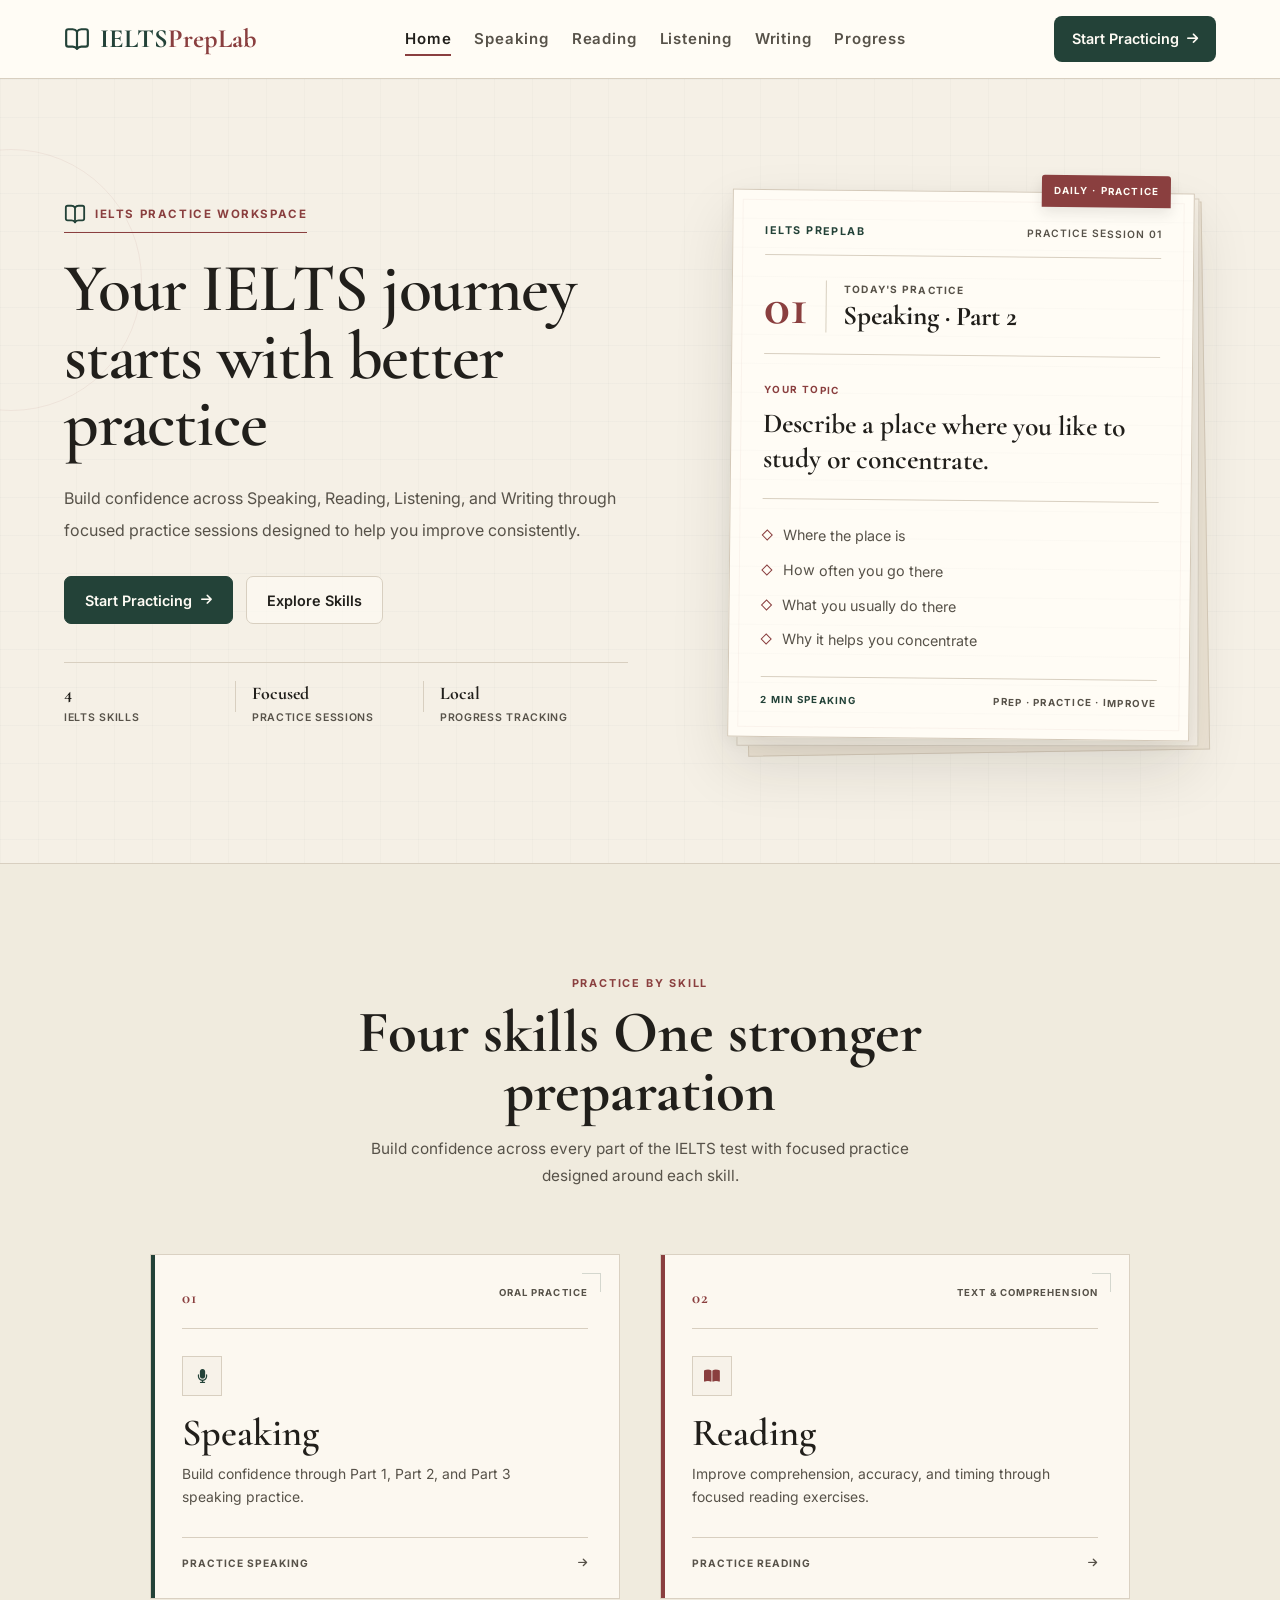
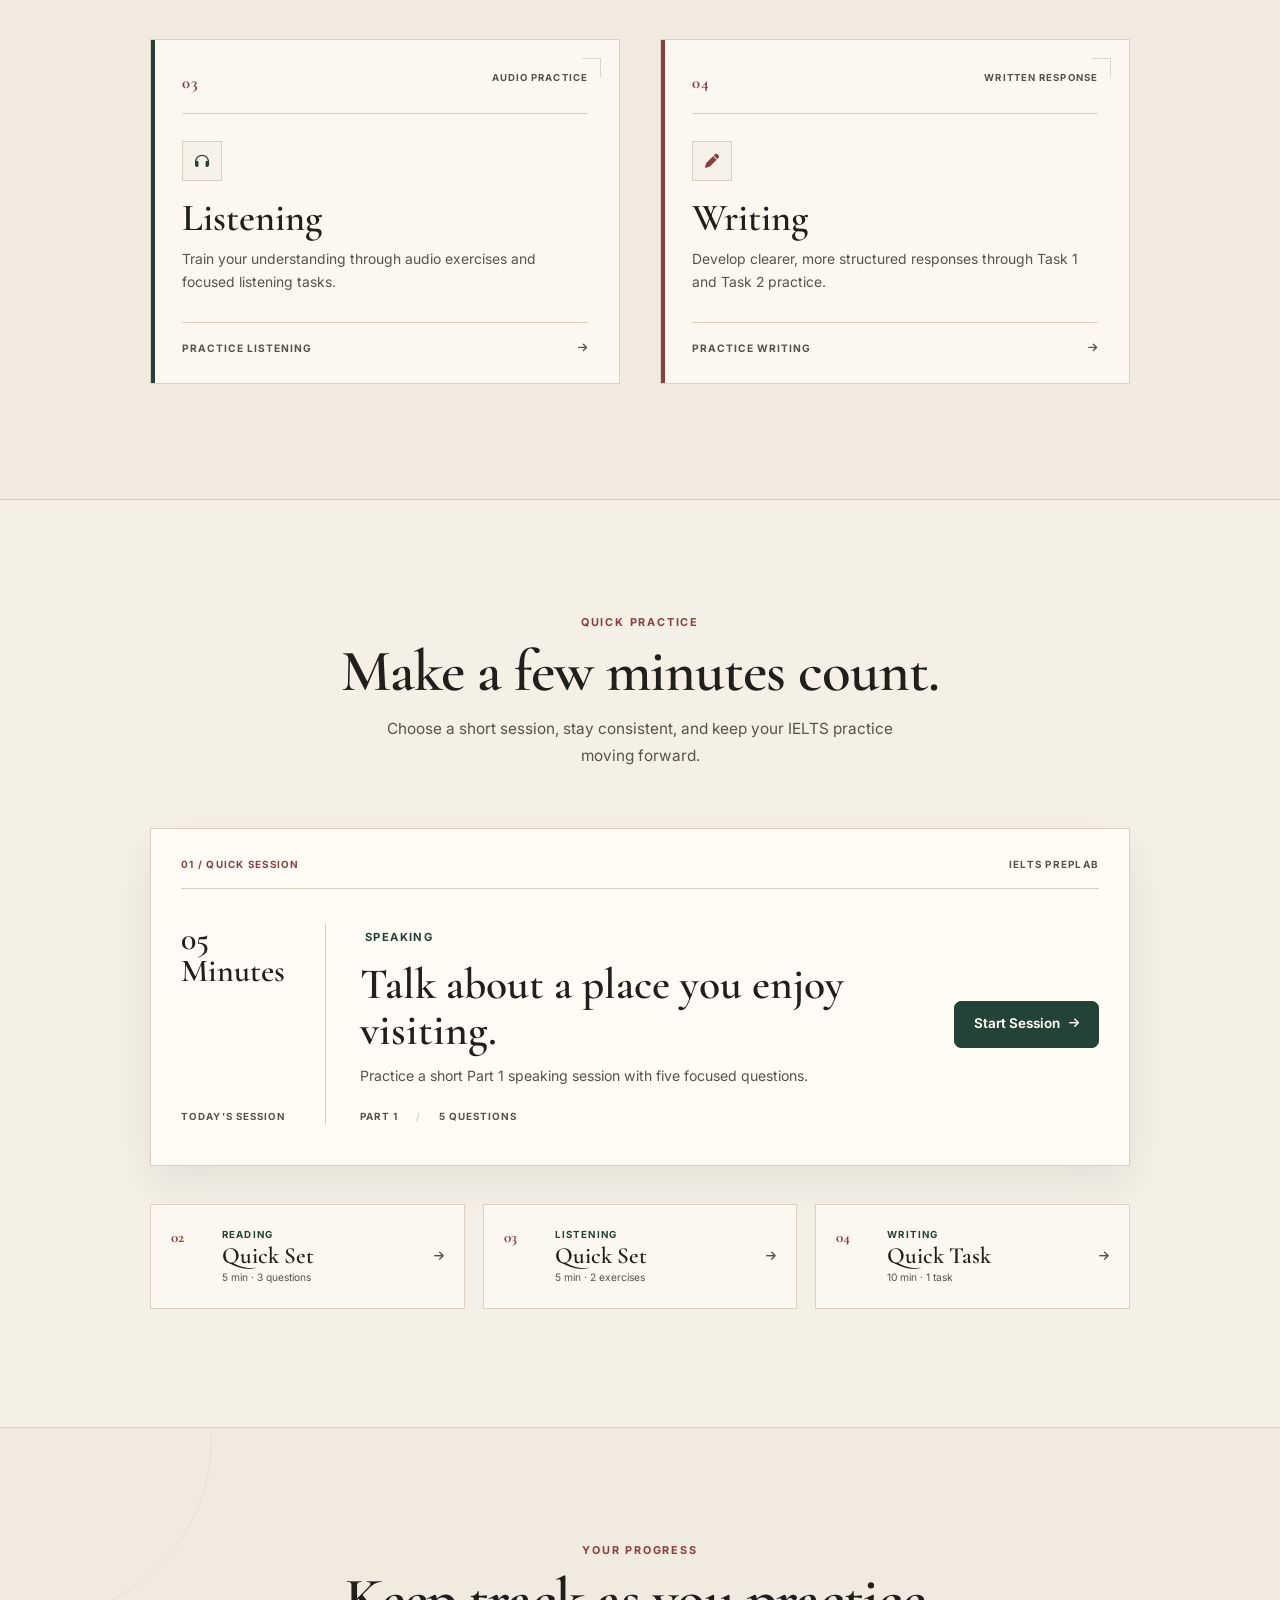
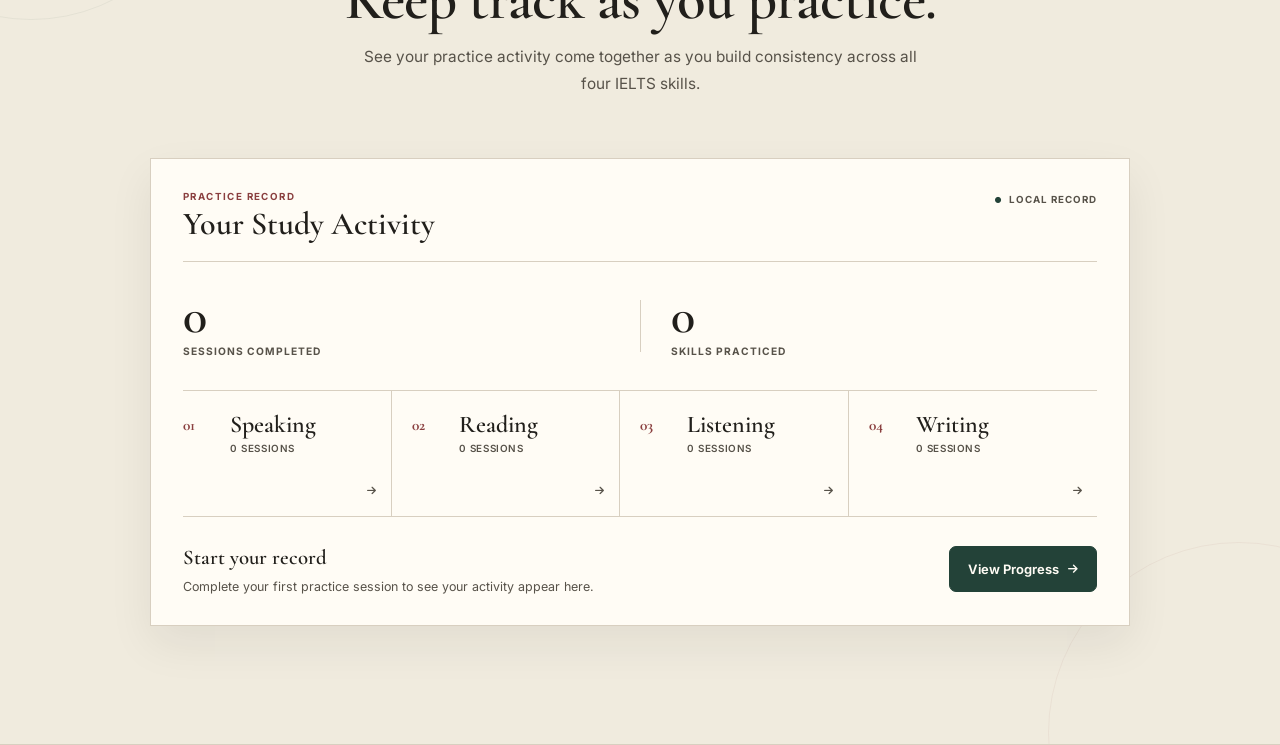
==== commit b027bf5c: "add responsive progress-preview section" ====
--- a/index.html
+++ b/index.html
@@ -425,7 +425,124 @@
 
     </div>
 </section>
- </main>
+<section class="progress-preview">
+    <div class="container">
+
+        <div class="progress-header">
+            <span class="progress-eyebrow">Your Progress</span>
+
+            <h2 class="progress-title">
+                Keep track as you practice.
+            </h2>
+
+            <p class="progress-description">
+                See your practice activity come together as you build
+                consistency across all four IELTS skills.
+            </p>
+        </div>
+
+        <div class="study-record">
+
+            <div class="record-top">
+                <div>
+                    <span class="record-label">Practice Record</span>
+                    <h3>Your Study Activity</h3>
+                </div>
+
+                <span class="record-status">
+                    <i class="fa-solid fa-circle"></i>
+                    Local Record
+                </span>
+            </div>
+
+            <div class="record-summary">
+
+                <div class="summary-item">
+                    <span class="summary-value" data-total-sessions>0</span>
+                    <span class="summary-label">Sessions Completed</span>
+                </div>
+
+                <div class="summary-divider"></div>
+
+                <div class="summary-item">
+                    <span class="summary-value" data-skills-touched>0</span>
+                    <span class="summary-label">Skills Practiced</span>
+                </div>
+
+            </div>
+
+            <div class="record-divider"></div>
+
+            <div class="record-skills">
+
+                <a href="speaking.html" class="record-skill">
+                    <span class="record-number">01</span>
+
+                    <div class="record-skill-info">
+                        <span>Speaking</span>
+                        <small data-speaking-count>0 sessions</small>
+                    </div>
+
+                    <i class="fa-solid fa-arrow-right"></i>
+                </a>
+
+                <a href="reading.html" class="record-skill">
+                    <span class="record-number">02</span>
+
+                    <div class="record-skill-info">
+                        <span>Reading</span>
+                        <small data-reading-count>0 sessions</small>
+                    </div>
+
+                    <i class="fa-solid fa-arrow-right"></i>
+                </a>
+
+                <a href="listening.html" class="record-skill">
+                    <span class="record-number">03</span>
+
+                    <div class="record-skill-info">
+                        <span>Listening</span>
+                        <small data-listening-count>0 sessions</small>
+                    </div>
+
+                    <i class="fa-solid fa-arrow-right"></i>
+                </a>
+
+                <a href="writing.html" class="record-skill">
+                    <span class="record-number">04</span>
+
+                    <div class="record-skill-info">
+                        <span>Writing</span>
+                        <small data-writing-count>0 sessions</small>
+                    </div>
+
+                    <i class="fa-solid fa-arrow-right"></i>
+                </a>
+
+            </div>
+
+            <div class="record-footer">
+
+                <div class="record-message">
+                    <span class="record-message-title">Start your record</span>
+                    <p>
+                        Complete your first practice session to see
+                        your activity appear here.
+                    </p>
+                </div>
+
+                <a href="progress.html" class="record-button">
+                    View Progress
+                    <i class="fa-solid fa-arrow-right"></i>
+                </a>
+
+            </div>
+
+        </div>
+
+    </div>
+</section>
+</main>
 
     <script src="js/script.js"></script>
 </body>
--- a/css/style.css
+++ b/css/style.css
@@ -1671,4 +1671,434 @@
     .quick-option-content strong {
         font-size: 1.35rem;
     }
+}
+.progress-preview {
+    position: relative;
+    overflow: hidden;
+    padding: 108px 0 118px;
+    background: var(--background-secondary);
+    border-bottom: 1px solid var(--border);
+}
+
+.progress-preview::before {
+    content: "";
+    position: absolute;
+    top: -170px;
+    left: -150px;
+    width: 360px;
+    height: 360px;
+    border: 1px solid rgba(35, 66, 56, 0.06);
+    border-radius: 50%;
+}
+
+.progress-preview::after {
+    content: "";
+    position: absolute;
+    right: -150px;
+    bottom: -180px;
+    width: 380px;
+    height: 380px;
+    border: 1px solid rgba(138, 63, 63, 0.06);
+    border-radius: 50%;
+}
+
+.progress-header {
+    position: relative;
+    z-index: 1;
+    max-width: 720px;
+    margin: 0 auto 60px;
+    text-align: center;
+}
+
+.progress-eyebrow {
+    display: inline-block;
+    margin-bottom: 12px;
+    color: var(--accent);
+    font-size: 0.68rem;
+    font-weight: 700;
+    letter-spacing: 1.8px;
+    text-transform: uppercase;
+}
+
+.progress-title {
+    margin-bottom: 14px;
+    font-family: "Cormorant Garamond", serif;
+    font-size: clamp(3rem, 4.6vw, 4.3rem);
+    font-weight: 600;
+    line-height: 1;
+    letter-spacing: -1px;
+    color: var(--heading);
+}
+
+.progress-description {
+    max-width: 560px;
+    margin: 0 auto;
+    color: var(--text);
+    font-size: 0.96rem;
+    line-height: 1.75;
+}
+
+/* Study record */
+
+.study-record {
+    position: relative;
+    z-index: 1;
+    max-width: 980px;
+    margin: 0 auto;
+    padding: 30px 32px 28px;
+    background: var(--surface);
+    border: 1px solid var(--border);
+    box-shadow: 0 18px 42px rgba(33, 31, 27, 0.07);
+}
+
+.record-top {
+    display: flex;
+    align-items: flex-start;
+    justify-content: space-between;
+    gap: 25px;
+    padding-bottom: 21px;
+    border-bottom: 1px solid var(--border);
+}
+
+.record-label {
+    display: block;
+    margin-bottom: 4px;
+    color: var(--accent);
+    font-size: 0.61rem;
+    font-weight: 700;
+    letter-spacing: 1.4px;
+    text-transform: uppercase;
+}
+
+.record-top h3 {
+    margin: 0;
+    font-family: "Cormorant Garamond", serif;
+    font-size: 2rem;
+    font-weight: 600;
+    line-height: 1;
+    color: var(--heading);
+}
+
+.record-status {
+    display: inline-flex;
+    align-items: center;
+    gap: 7px;
+    padding-top: 3px;
+    color: var(--text-light);
+    font-size: 0.61rem;
+    font-weight: 700;
+    letter-spacing: 1px;
+    text-transform: uppercase;
+    white-space: nowrap;
+}
+
+.record-status i {
+    font-size: 0.38rem;
+    color: var(--primary);
+}
+
+/* Summary */
+
+.record-summary {
+    display: grid;
+    grid-template-columns: 1fr 1px 1fr;
+    align-items: center;
+    gap: 30px;
+    padding: 31px 0;
+}
+
+.summary-item {
+    display: flex;
+    flex-direction: column;
+    gap: 4px;
+}
+
+.summary-value {
+    font-family: "Cormorant Garamond", serif;
+    font-size: 3.15rem;
+    font-weight: 600;
+    line-height: 0.9;
+    color: var(--heading);
+}
+
+.summary-label {
+    color: var(--text-light);
+    font-size: 0.64rem;
+    font-weight: 700;
+    letter-spacing: 1px;
+    text-transform: uppercase;
+}
+
+.summary-divider {
+    width: 1px;
+    height: 52px;
+    background: var(--border);
+}
+
+.record-divider {
+    border-top: 1px solid var(--border);
+}
+
+/* Skill records */
+
+.record-skills {
+    display: grid;
+    grid-template-columns: repeat(4, 1fr);
+    border-bottom: 1px solid var(--border);
+}
+
+.record-skill {
+    position: relative;
+    display: grid;
+    grid-template-columns: 34px 1fr;
+    gap: 13px;
+    min-height: 125px;
+    padding: 22px 20px 19px 0;
+    color: inherit;
+}
+
+.record-skill:not(:last-child) {
+    margin-right: 20px;
+    border-right: 1px solid var(--border);
+}
+
+.record-number {
+    font-family: "Cormorant Garamond", serif;
+    font-size: 0.96rem;
+    font-weight: 700;
+    color: var(--accent);
+}
+
+.record-skill-info {
+    min-width: 0;
+}
+
+.record-skill-info span,
+.record-skill-info small {
+    display: block;
+}
+
+.record-skill-info span {
+    margin-bottom: 4px;
+    font-family: "Cormorant Garamond", serif;
+    font-size: 1.5rem;
+    font-weight: 600;
+    line-height: 1;
+    color: var(--heading);
+    transition: var(--transition);
+}
+
+.record-skill-info small {
+    color: var(--text-light);
+    font-size: 0.62rem;
+    font-weight: 600;
+    letter-spacing: 0.6px;
+    text-transform: uppercase;
+}
+
+.record-skill > i {
+    position: absolute;
+    right: 15px;
+    bottom: 20px;
+    color: var(--text-light);
+    font-size: 0.64rem;
+    transition: var(--transition);
+}
+
+/* Footer */
+
+.record-footer {
+    display: flex;
+    align-items: center;
+    justify-content: space-between;
+    gap: 30px;
+    padding-top: 24px;
+}
+
+.record-message-title {
+    display: block;
+    margin-bottom: 3px;
+    font-family: "Cormorant Garamond", serif;
+    font-size: 1.3rem;
+    font-weight: 600;
+    color: var(--heading);
+}
+
+.record-message p {
+    max-width: 500px;
+    margin: 0;
+    color: var(--text);
+    font-size: 0.78rem;
+    line-height: 1.6;
+}
+
+.record-button {
+    display: inline-flex;
+    align-items: center;
+    justify-content: center;
+    gap: 9px;
+    min-height: 46px;
+    padding: 0 18px;
+    background: var(--primary);
+    border: 1px solid var(--primary);
+    border-radius: 7px;
+    color: var(--surface);
+    font-size: 0.81rem;
+    font-weight: 650;
+    white-space: nowrap;
+    transition: var(--transition);
+}
+
+.record-button i {
+    font-size: 0.69rem;
+    transition: var(--transition);
+}
+
+@media (hover: hover) and (pointer: fine) {
+    .record-skill:hover .record-number {
+        color: var(--primary);
+    }
+
+    .record-skill:hover .record-skill-info span {
+        color: var(--primary);
+    }
+
+    .record-skill:hover .record-skill > i {
+        color: var(--accent);
+        transform: translateX(4px);
+    }
+
+    .record-button:hover {
+        background: var(--primary-dark);
+        border-color: var(--primary-dark);
+    }
+
+    .record-button:hover i {
+        transform: translateX(3px);
+    }
+}
+
+@media (max-width: 1024px) {
+    .progress-preview {
+        padding: 88px 0 98px;
+    }
+
+    .study-record {
+        padding: 28px;
+    }
+
+    .record-skills {
+        grid-template-columns: repeat(2, 1fr);
+    }
+
+    .record-skill:nth-child(2) {
+        border-right: 0;
+        margin-right: 0;
+    }
+
+    .record-skill:nth-child(-n + 2) {
+        border-bottom: 1px solid var(--border);
+    }
+}
+
+@media (max-width: 768px) {
+    .progress-preview {
+        padding: 74px 0 84px;
+    }
+
+    .progress-header {
+        margin-bottom: 45px;
+    }
+
+    .study-record {
+        padding: 25px 23px;
+    }
+
+    .record-top {
+        flex-direction: column;
+        gap: 12px;
+    }
+
+    .record-summary {
+        gap: 22px;
+    }
+
+    .summary-value {
+        font-size: 2.8rem;
+    }
+
+    .record-footer {
+        align-items: flex-start;
+        flex-direction: column;
+    }
+
+    .record-button {
+        width: 100%;
+    }
+}
+
+@media (max-width: 480px) {
+    .progress-preview {
+        padding: 62px 0 70px;
+    }
+
+    .progress-preview::before,
+    .progress-preview::after {
+        display: none;
+    }
+
+    .progress-title {
+        font-size: 2.8rem;
+        letter-spacing: -0.7px;
+    }
+
+    .progress-description {
+        font-size: 0.9rem;
+        line-height: 1.7;
+    }
+
+    .study-record {
+        padding: 22px 18px;
+    }
+
+    .record-top h3 {
+        font-size: 1.8rem;
+    }
+
+    .record-summary {
+        gap: 16px;
+        padding: 26px 0;
+    }
+
+    .summary-value {
+        font-size: 2.55rem;
+    }
+
+    .summary-label {
+        font-size: 0.56rem;
+    }
+
+    .record-skills {
+        grid-template-columns: 1fr;
+    }
+
+    .record-skill,
+    .record-skill:nth-child(2) {
+        margin-right: 0;
+        border-right: 0;
+        border-bottom: 1px solid var(--border);
+    }
+
+    .record-skill:last-child {
+        border-bottom: 0;
+    }
+
+    .record-footer {
+        gap: 20px;
+        padding-top: 21px;
+    }
+
+    .record-message p {
+        font-size: 0.76rem;
+    }
 }
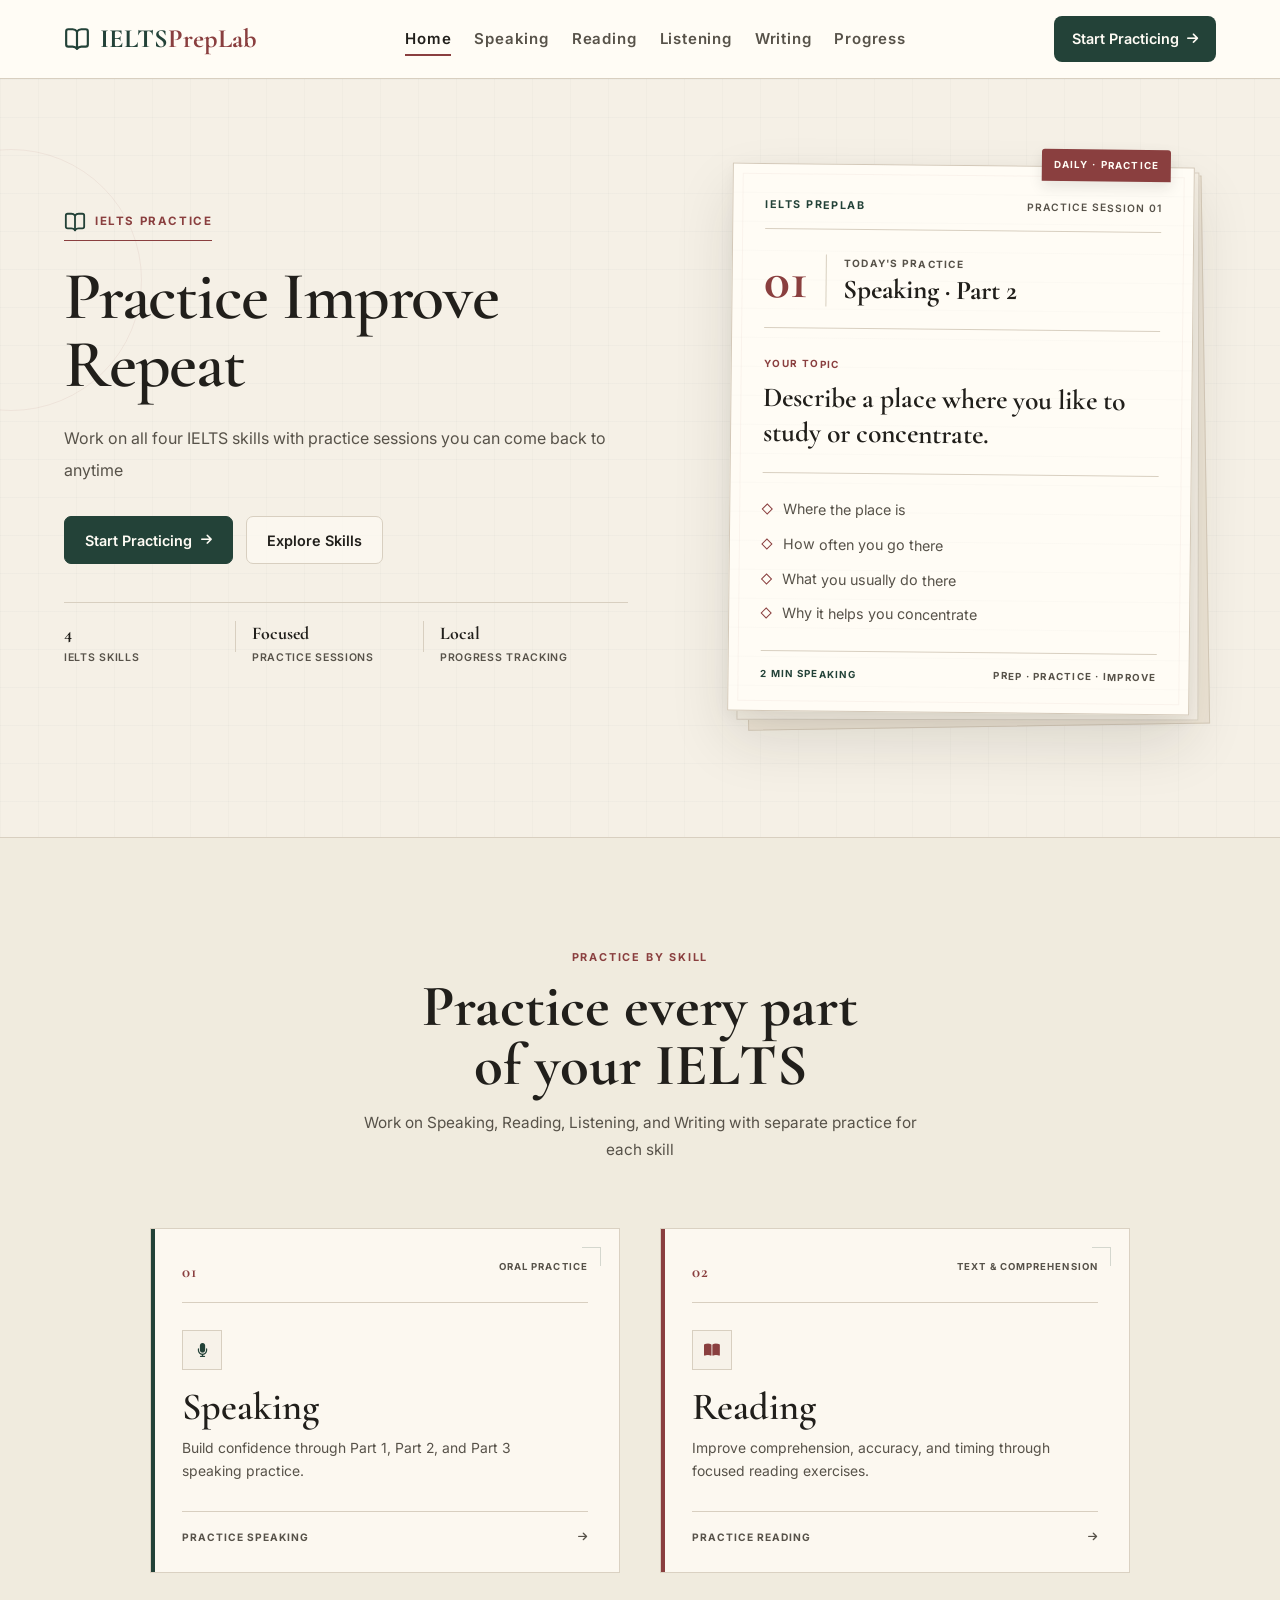
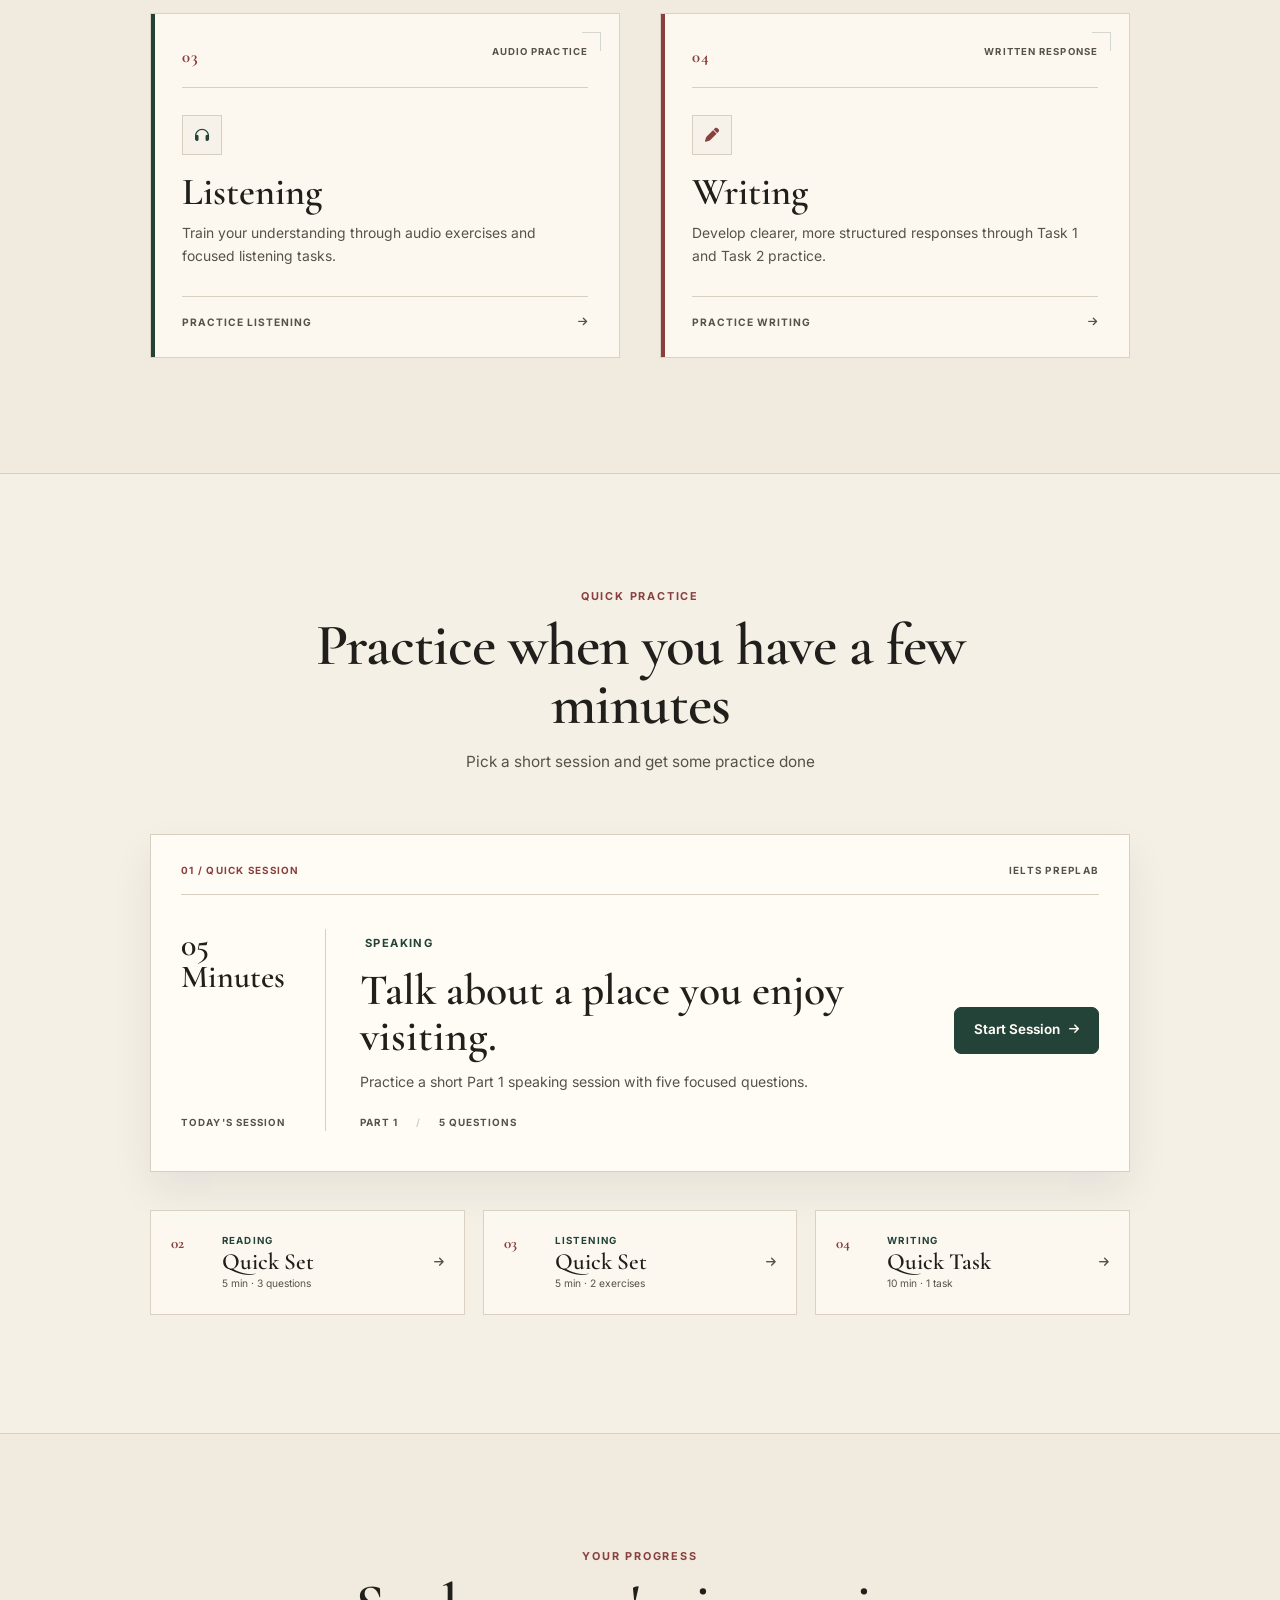
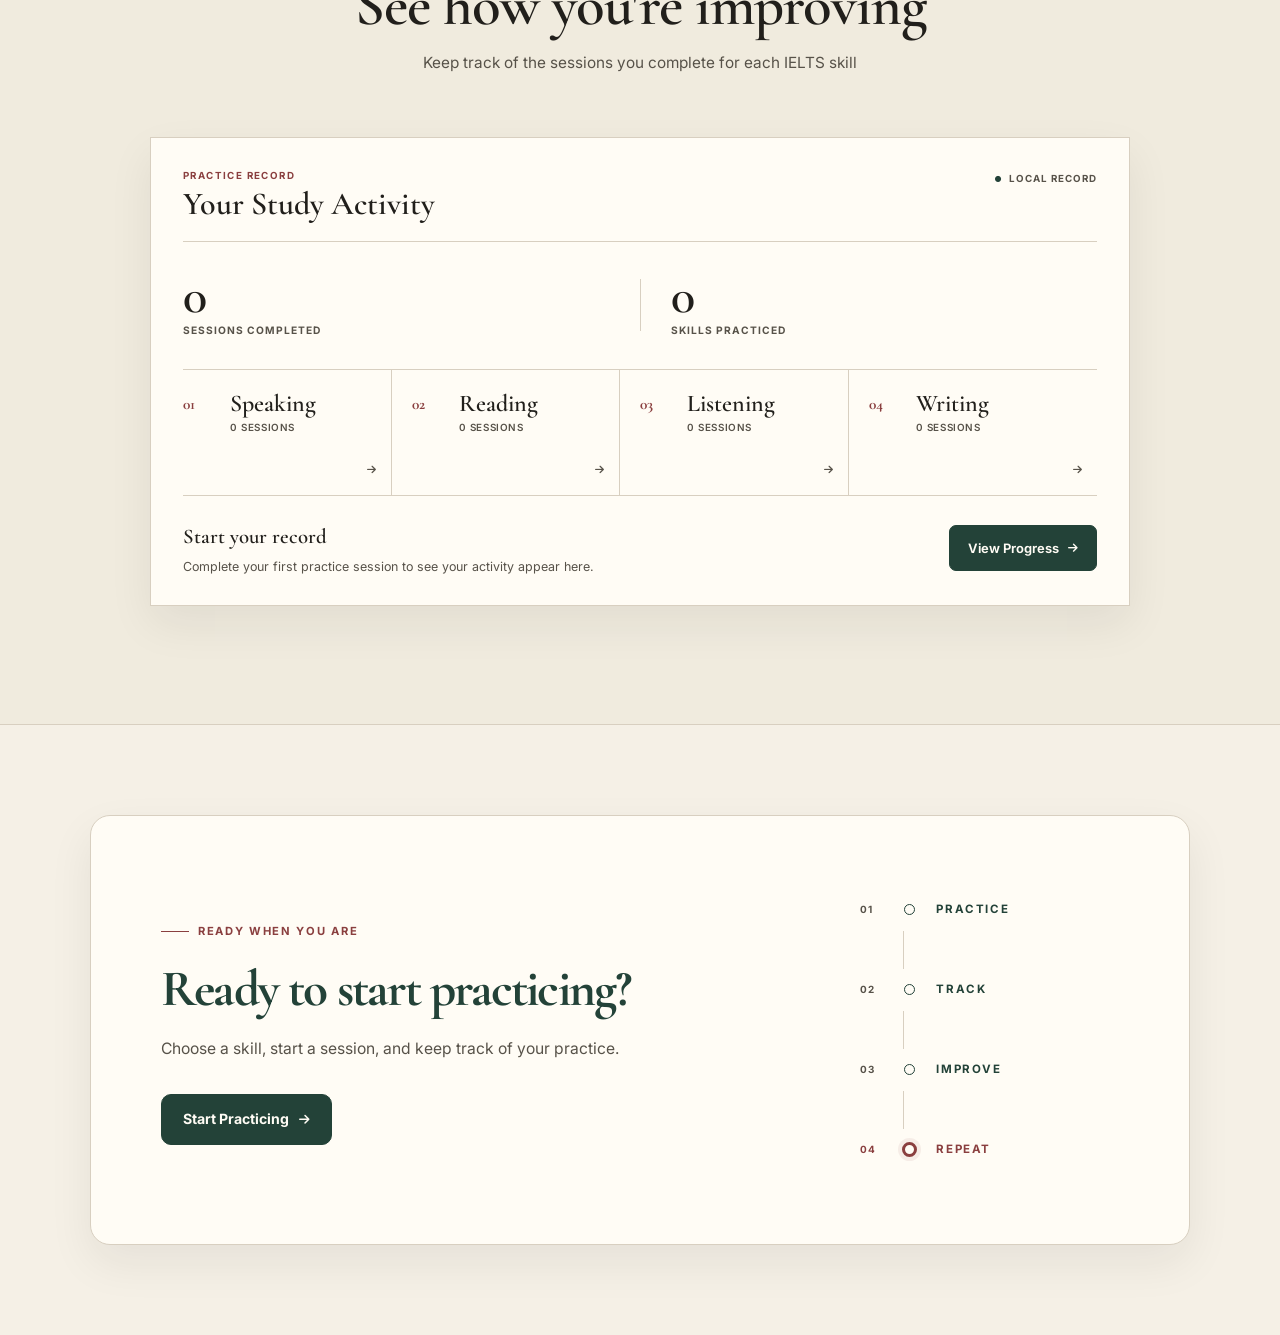
==== commit a50941cb: "Complete homepage CTA section" ====
--- a/index.html
+++ b/index.html
@@ -96,17 +96,15 @@
 
                         <div class="hero-label">
                             <img src="images/icon/book-open.svg" alt="">
-                            <span>IELTS Practice Workspace</span>
+                            <span>IELTS Practice</span>
                         </div>
 
                         <h1 class="hero-title">
-                            Your IELTS journey
-                            starts with better practice
+                          Practice Improve Repeat
                         </h1>
 
                         <p class="hero-description">
-                            Build confidence across Speaking, Reading, Listening, and Writing
-                            through focused practice sessions designed to help you improve consistently.
+                            Work on all four IELTS skills with practice sessions you can come back to anytime
                         </p>
 
                         <div class="hero-actions">
@@ -199,350 +197,399 @@
             </div>
         </section>
         <section class="skills-section" id="skills">
-    <div class="container">
-
-        <div class="skills-header">
-            <span class="skills-eyebrow">Practice by skill</span>
-
-            <h2 class="skills-title">
-                Four skills One stronger preparation
-            </h2>
-
-            <p class="skills-description">
-                Build confidence across every part of the IELTS test with
-                focused practice designed around each skill.
-            </p>
-        </div>
-
-        <div class="skills-grid">
-
-            <a href="speaking.html" class="skill-card skill-card-speaking">
-                <div class="skill-card-top">
-                    <span class="skill-number">01</span>
-                    <span class="skill-category">Oral Practice</span>
-                </div>
-
-                <div class="skill-card-main">
-                    <span class="skill-icon">
-                        <i class="fa-solid fa-microphone"></i>
-                    </span>
-
-                    <h3>Speaking</h3>
+            <div class="container">
+
+                <div class="skills-header">
+                    <span class="skills-eyebrow">Practice by skill</span>
+
+                    <h2 class="skills-title">
+                        Practice every part <br> of your IELTS
+                    </h2>
+
+                    <p class="skills-description">
+                        Work on Speaking, Reading, Listening, and Writing with separate practice for each skill
+                    </p>
+                </div>
+
+                <div class="skills-grid">
+
+                    <a href="speaking.html" class="skill-card skill-card-speaking">
+                        <div class="skill-card-top">
+                            <span class="skill-number">01</span>
+                            <span class="skill-category">Oral Practice</span>
+                        </div>
+
+                        <div class="skill-card-main">
+                            <span class="skill-icon">
+                                <i class="fa-solid fa-microphone"></i>
+                            </span>
+
+                            <h3>Speaking</h3>
+
+                            <p>
+                                Build confidence through Part 1, Part 2,
+                                and Part 3 speaking practice.
+                            </p>
+                        </div>
+
+                        <div class="skill-card-bottom">
+                            <span>Practice Speaking</span>
+                            <i class="fa-solid fa-arrow-right"></i>
+                        </div>
+                    </a>
+
+                    <a href="reading.html" class="skill-card skill-card-reading">
+                        <div class="skill-card-top">
+                            <span class="skill-number">02</span>
+                            <span class="skill-category">Text & Comprehension</span>
+                        </div>
+
+                        <div class="skill-card-main">
+                            <span class="skill-icon">
+                                <i class="fa-solid fa-book-open"></i>
+                            </span>
+
+                            <h3>Reading</h3>
+
+                            <p>
+                                Improve comprehension, accuracy, and timing
+                                through focused reading exercises.
+                            </p>
+                        </div>
+
+                        <div class="skill-card-bottom">
+                            <span>Practice Reading</span>
+                            <i class="fa-solid fa-arrow-right"></i>
+                        </div>
+                    </a>
+
+                    <a href="listening.html" class="skill-card skill-card-listening">
+                        <div class="skill-card-top">
+                            <span class="skill-number">03</span>
+                            <span class="skill-category">Audio Practice</span>
+                        </div>
+
+                        <div class="skill-card-main">
+                            <span class="skill-icon">
+                                <i class="fa-solid fa-headphones"></i>
+                            </span>
+
+                            <h3>Listening</h3>
+
+                            <p>
+                                Train your understanding through audio
+                                exercises and focused listening tasks.
+                            </p>
+                        </div>
+
+                        <div class="skill-card-bottom">
+                            <span>Practice Listening</span>
+                            <i class="fa-solid fa-arrow-right"></i>
+                        </div>
+                    </a>
+
+                    <a href="writing.html" class="skill-card skill-card-writing">
+                        <div class="skill-card-top">
+                            <span class="skill-number">04</span>
+                            <span class="skill-category">Written Response</span>
+                        </div>
+
+                        <div class="skill-card-main">
+                            <span class="skill-icon">
+                                <i class="fa-solid fa-pen"></i>
+                            </span>
+
+                            <h3>Writing</h3>
+
+                            <p>
+                                Develop clearer, more structured responses
+                                through Task 1 and Task 2 practice.
+                            </p>
+                        </div>
+
+                        <div class="skill-card-bottom">
+                            <span>Practice Writing</span>
+                            <i class="fa-solid fa-arrow-right"></i>
+                        </div>
+                    </a>
+
+                </div>
+
+            </div>
+        </section>
+        <section class="quick-practice" id="quick-practice">
+            <div class="container">
+
+                <div class="quick-header">
+                    <span class="quick-eyebrow">Quick Practice</span>
+
+                    <h2 class="quick-title">
+                        Practice when you have a few minutes
+                    </h2>
+
+                    <p class="quick-description">
+                        Pick a short session and get some practice done
+                    </p>
+                </div>
+
+                <div class="quick-feature">
+
+                    <div class="quick-feature-meta">
+                        <span>01 / Quick Session</span>
+                        <span>IELTS PrepLab</span>
+                    </div>
+
+                    <div class="quick-feature-main">
+
+                        <div class="quick-session-info">
+                            <span class="quick-duration">05 Minutes</span>
+                            <span class="quick-session-label">Today's Session</span>
+                        </div>
+
+                        <div class="quick-session-content">
+                            <span class="quick-skill">Speaking</span>
+
+                            <h3>
+                                Talk about a place you enjoy visiting.
+                            </h3>
+
+                            <p>
+                                Practice a short Part 1 speaking session with
+                                five focused questions.
+                            </p>
+
+                            <div class="quick-session-details">
+                                <span>Part 1</span>
+                                <span>5 Questions</span>
+                            </div>
+                        </div>
+
+                        <a href="speaking.html" class="quick-start">
+                            Start Session
+                            <i class="fa-solid fa-arrow-right"></i>
+                        </a>
+
+                    </div>
+
+                    <div class="quick-side-note">
+                        <span>Focus</span>
+                        <strong>Speaking</strong>
+                        <small>Five minutes well spent.</small>
+                    </div>
+
+                </div>
+
+                <div class="quick-options">
+
+                    <a href="reading.html" class="quick-option">
+                        <div class="quick-option-number">02</div>
+
+                        <div class="quick-option-content">
+                            <span>Reading</span>
+                            <strong>Quick Set</strong>
+                            <small>5 min · 3 questions</small>
+                        </div>
+
+                        <i class="fa-solid fa-arrow-right"></i>
+                    </a>
+
+                    <a href="listening.html" class="quick-option">
+                        <div class="quick-option-number">03</div>
+
+                        <div class="quick-option-content">
+                            <span>Listening</span>
+                            <strong>Quick Set</strong>
+                            <small>5 min · 2 exercises</small>
+                        </div>
+
+                        <i class="fa-solid fa-arrow-right"></i>
+                    </a>
+
+                    <a href="writing.html" class="quick-option">
+                        <div class="quick-option-number">04</div>
+
+                        <div class="quick-option-content">
+                            <span>Writing</span>
+                            <strong>Quick Task</strong>
+                            <small>10 min · 1 task</small>
+                        </div>
+
+                        <i class="fa-solid fa-arrow-right"></i>
+                    </a>
+
+                </div>
+
+            </div>
+        </section>
+        <section class="progress-preview">
+            <div class="container">
+
+                <div class="progress-header">
+                    <span class="progress-eyebrow">Your Progress</span>
+
+                    <h2 class="progress-title">
+                        See how you're improving
+                    </h2>
+
+                    <p class="progress-description">
+                        Keep track of the sessions you complete for each IELTS skill
+                    </p>
+                </div>
+
+                <div class="study-record">
+
+                    <div class="record-top">
+                        <div>
+                            <span class="record-label">Practice Record</span>
+                            <h3>Your Study Activity</h3>
+                        </div>
+
+                        <span class="record-status">
+                            <i class="fa-solid fa-circle"></i>
+                            Local Record
+                        </span>
+                    </div>
+
+                    <div class="record-summary">
+
+                        <div class="summary-item">
+                            <span class="summary-value" data-total-sessions>0</span>
+                            <span class="summary-label">Sessions Completed</span>
+                        </div>
+
+                        <div class="summary-divider"></div>
+
+                        <div class="summary-item">
+                            <span class="summary-value" data-skills-touched>0</span>
+                            <span class="summary-label">Skills Practiced</span>
+                        </div>
+
+                    </div>
+
+                    <div class="record-divider"></div>
+
+                    <div class="record-skills">
+
+                        <a href="speaking.html" class="record-skill">
+                            <span class="record-number">01</span>
+
+                            <div class="record-skill-info">
+                                <span>Speaking</span>
+                                <small data-speaking-count>0 sessions</small>
+                            </div>
+
+                            <i class="fa-solid fa-arrow-right"></i>
+                        </a>
+
+                        <a href="reading.html" class="record-skill">
+                            <span class="record-number">02</span>
+
+                            <div class="record-skill-info">
+                                <span>Reading</span>
+                                <small data-reading-count>0 sessions</small>
+                            </div>
+
+                            <i class="fa-solid fa-arrow-right"></i>
+                        </a>
+
+                        <a href="listening.html" class="record-skill">
+                            <span class="record-number">03</span>
+
+                            <div class="record-skill-info">
+                                <span>Listening</span>
+                                <small data-listening-count>0 sessions</small>
+                            </div>
+
+                            <i class="fa-solid fa-arrow-right"></i>
+                        </a>
+
+                        <a href="writing.html" class="record-skill">
+                            <span class="record-number">04</span>
+
+                            <div class="record-skill-info">
+                                <span>Writing</span>
+                                <small data-writing-count>0 sessions</small>
+                            </div>
+
+                            <i class="fa-solid fa-arrow-right"></i>
+                        </a>
+
+                    </div>
+
+                    <div class="record-footer">
+
+                        <div class="record-message">
+                            <span class="record-message-title">Start your record</span>
+                            <p>
+                                Complete your first practice session to see
+                                your activity appear here.
+                            </p>
+                        </div>
+
+                        <a href="progress.html" class="record-button">
+                            View Progress
+                            <i class="fa-solid fa-arrow-right"></i>
+                        </a>
+
+                    </div>
+
+                </div>
+
+            </div>
+        </section>
+        <section class="final-cta">
+            <div class="cta-card">
+
+                <div class="cta-content">
+                    <span class="cta-eyebrow">READY WHEN YOU ARE</span>
+
+                    <h2>Ready to start practicing?</h2>
 
                     <p>
-                        Build confidence through Part 1, Part 2,
-                        and Part 3 speaking practice.
+                        Choose a skill, start a session, and keep track of your practice.
                     </p>
-                </div>
-
-                <div class="skill-card-bottom">
-                    <span>Practice Speaking</span>
-                    <i class="fa-solid fa-arrow-right"></i>
-                </div>
-            </a>
-
-            <a href="reading.html" class="skill-card skill-card-reading">
-                <div class="skill-card-top">
-                    <span class="skill-number">02</span>
-                    <span class="skill-category">Text & Comprehension</span>
-                </div>
-
-                <div class="skill-card-main">
-                    <span class="skill-icon">
-                        <i class="fa-solid fa-book-open"></i>
-                    </span>
-
-                    <h3>Reading</h3>
-
-                    <p>
-                        Improve comprehension, accuracy, and timing
-                        through focused reading exercises.
-                    </p>
-                </div>
-
-                <div class="skill-card-bottom">
-                    <span>Practice Reading</span>
-                    <i class="fa-solid fa-arrow-right"></i>
-                </div>
-            </a>
-
-            <a href="listening.html" class="skill-card skill-card-listening">
-                <div class="skill-card-top">
-                    <span class="skill-number">03</span>
-                    <span class="skill-category">Audio Practice</span>
-                </div>
-
-                <div class="skill-card-main">
-                    <span class="skill-icon">
-                        <i class="fa-solid fa-headphones"></i>
-                    </span>
-
-                    <h3>Listening</h3>
-
-                    <p>
-                        Train your understanding through audio
-                        exercises and focused listening tasks.
-                    </p>
-                </div>
-
-                <div class="skill-card-bottom">
-                    <span>Practice Listening</span>
-                    <i class="fa-solid fa-arrow-right"></i>
-                </div>
-            </a>
-
-            <a href="writing.html" class="skill-card skill-card-writing">
-                <div class="skill-card-top">
-                    <span class="skill-number">04</span>
-                    <span class="skill-category">Written Response</span>
-                </div>
-
-                <div class="skill-card-main">
-                    <span class="skill-icon">
-                        <i class="fa-solid fa-pen"></i>
-                    </span>
-
-                    <h3>Writing</h3>
-
-                    <p>
-                        Develop clearer, more structured responses
-                        through Task 1 and Task 2 practice.
-                    </p>
-                </div>
-
-                <div class="skill-card-bottom">
-                    <span>Practice Writing</span>
-                    <i class="fa-solid fa-arrow-right"></i>
-                </div>
-            </a>
-
-        </div>
-
-    </div>
-</section>
-<section class="quick-practice" id="quick-practice">
-    <div class="container">
-
-        <div class="quick-header">
-            <span class="quick-eyebrow">Quick Practice</span>
-
-            <h2 class="quick-title">
-                Make a few minutes count.
-            </h2>
-
-            <p class="quick-description">
-                Choose a short session, stay consistent, and keep your IELTS
-                practice moving forward.
-            </p>
-        </div>
-
-        <div class="quick-feature">
-
-            <div class="quick-feature-meta">
-                <span>01 / Quick Session</span>
-                <span>IELTS PrepLab</span>
-            </div>
-
-            <div class="quick-feature-main">
-
-                <div class="quick-session-info">
-                    <span class="quick-duration">05 Minutes</span>
-                    <span class="quick-session-label">Today's Session</span>
-                </div>
-
-                <div class="quick-session-content">
-                    <span class="quick-skill">Speaking</span>
-
-                    <h3>
-                        Talk about a place you enjoy visiting.
-                    </h3>
-
-                    <p>
-                        Practice a short Part 1 speaking session with
-                        five focused questions.
-                    </p>
-
-                    <div class="quick-session-details">
-                        <span>Part 1</span>
-                        <span>5 Questions</span>
-                    </div>
-                </div>
-
-                <a href="speaking.html" class="quick-start">
-                    Start Session
-                    <i class="fa-solid fa-arrow-right"></i>
-                </a>
-
-            </div>
-
-            <div class="quick-side-note">
-                <span>Focus</span>
-                <strong>Speaking</strong>
-                <small>Five minutes well spent.</small>
-            </div>
-
-        </div>
-
-        <div class="quick-options">
-
-            <a href="reading.html" class="quick-option">
-                <div class="quick-option-number">02</div>
-
-                <div class="quick-option-content">
-                    <span>Reading</span>
-                    <strong>Quick Set</strong>
-                    <small>5 min · 3 questions</small>
-                </div>
-
-                <i class="fa-solid fa-arrow-right"></i>
-            </a>
-
-            <a href="listening.html" class="quick-option">
-                <div class="quick-option-number">03</div>
-
-                <div class="quick-option-content">
-                    <span>Listening</span>
-                    <strong>Quick Set</strong>
-                    <small>5 min · 2 exercises</small>
-                </div>
-
-                <i class="fa-solid fa-arrow-right"></i>
-            </a>
-
-            <a href="writing.html" class="quick-option">
-                <div class="quick-option-number">04</div>
-
-                <div class="quick-option-content">
-                    <span>Writing</span>
-                    <strong>Quick Task</strong>
-                    <small>10 min · 1 task</small>
-                </div>
-
-                <i class="fa-solid fa-arrow-right"></i>
-            </a>
-
-        </div>
-
-    </div>
-</section>
-<section class="progress-preview">
-    <div class="container">
-
-        <div class="progress-header">
-            <span class="progress-eyebrow">Your Progress</span>
-
-            <h2 class="progress-title">
-                Keep track as you practice.
-            </h2>
-
-            <p class="progress-description">
-                See your practice activity come together as you build
-                consistency across all four IELTS skills.
-            </p>
-        </div>
-
-        <div class="study-record">
-
-            <div class="record-top">
-                <div>
-                    <span class="record-label">Practice Record</span>
-                    <h3>Your Study Activity</h3>
-                </div>
-
-                <span class="record-status">
-                    <i class="fa-solid fa-circle"></i>
-                    Local Record
-                </span>
-            </div>
-
-            <div class="record-summary">
-
-                <div class="summary-item">
-                    <span class="summary-value" data-total-sessions>0</span>
-                    <span class="summary-label">Sessions Completed</span>
-                </div>
-
-                <div class="summary-divider"></div>
-
-                <div class="summary-item">
-                    <span class="summary-value" data-skills-touched>0</span>
-                    <span class="summary-label">Skills Practiced</span>
-                </div>
-
-            </div>
-
-            <div class="record-divider"></div>
-
-            <div class="record-skills">
-
-                <a href="speaking.html" class="record-skill">
-                    <span class="record-number">01</span>
-
-                    <div class="record-skill-info">
-                        <span>Speaking</span>
-                        <small data-speaking-count>0 sessions</small>
-                    </div>
-
-                    <i class="fa-solid fa-arrow-right"></i>
-                </a>
-
-                <a href="reading.html" class="record-skill">
-                    <span class="record-number">02</span>
-
-                    <div class="record-skill-info">
-                        <span>Reading</span>
-                        <small data-reading-count>0 sessions</small>
-                    </div>
-
-                    <i class="fa-solid fa-arrow-right"></i>
-                </a>
-
-                <a href="listening.html" class="record-skill">
-                    <span class="record-number">03</span>
-
-                    <div class="record-skill-info">
-                        <span>Listening</span>
-                        <small data-listening-count>0 sessions</small>
-                    </div>
-
-                    <i class="fa-solid fa-arrow-right"></i>
-                </a>
-
-                <a href="writing.html" class="record-skill">
-                    <span class="record-number">04</span>
-
-                    <div class="record-skill-info">
-                        <span>Writing</span>
-                        <small data-writing-count>0 sessions</small>
-                    </div>
-
-                    <i class="fa-solid fa-arrow-right"></i>
-                </a>
-
-            </div>
-
-            <div class="record-footer">
-
-                <div class="record-message">
-                    <span class="record-message-title">Start your record</span>
-                    <p>
-                        Complete your first practice session to see
-                        your activity appear here.
-                    </p>
-                </div>
-
-                <a href="progress.html" class="record-button">
-                    View Progress
-                    <i class="fa-solid fa-arrow-right"></i>
-                </a>
-
-            </div>
-
-        </div>
-
-    </div>
-</section>
-</main>
+
+                    <a href="#practice" class="cta-button">
+                        Start Practicing
+                        <i class="fa-solid fa-arrow-right"></i>
+                    </a>
+                </div>
+
+                <div class="cta-journey">
+                    <div class="journey-item">
+                        <span class="journey-number">01</span>
+                        <span class="journey-dot"></span>
+                        <span class="journey-label">PRACTICE</span>
+                    </div>
+
+                    <div class="journey-line"></div>
+
+                    <div class="journey-item">
+                        <span class="journey-number">02</span>
+                        <span class="journey-dot"></span>
+                        <span class="journey-label">TRACK</span>
+                    </div>
+
+                    <div class="journey-line"></div>
+
+                    <div class="journey-item">
+                        <span class="journey-number">03</span>
+                        <span class="journey-dot"></span>
+                        <span class="journey-label">IMPROVE</span>
+                    </div>
+
+                    <div class="journey-line"></div>
+
+                    <div class="journey-item journey-final">
+                        <span class="journey-number">04</span>
+                        <span class="journey-dot"></span>
+                        <span class="journey-label">REPEAT</span>
+                    </div>
+                </div>
+
+            </div>
+        </section>
+    </main>
 
     <script src="js/script.js"></script>
 </body>
--- a/css/style.css
+++ b/css/style.css
@@ -356,7 +356,7 @@
 .hero {
     position: relative;
     overflow: hidden;
-    padding: 88px 0 100px;
+    padding: 62px 0 100px;
     background:
         linear-gradient(rgba(35, 66, 56, 0.025) 1px, transparent 1px),
         linear-gradient(90deg, rgba(35, 66, 56, 0.018) 1px, transparent 1px),
@@ -1680,28 +1680,6 @@
     border-bottom: 1px solid var(--border);
 }
 
-.progress-preview::before {
-    content: "";
-    position: absolute;
-    top: -170px;
-    left: -150px;
-    width: 360px;
-    height: 360px;
-    border: 1px solid rgba(35, 66, 56, 0.06);
-    border-radius: 50%;
-}
-
-.progress-preview::after {
-    content: "";
-    position: absolute;
-    right: -150px;
-    bottom: -180px;
-    width: 380px;
-    height: 380px;
-    border: 1px solid rgba(138, 63, 63, 0.06);
-    border-radius: 50%;
-}
-
 .progress-header {
     position: relative;
     z-index: 1;
@@ -2101,4 +2079,199 @@
     .record-message p {
         font-size: 0.76rem;
     }
+}
+.final-cta {
+  padding: 90px 24px;
+}
+
+.cta-card {
+  position: relative;
+  display: grid;
+  grid-template-columns: 1.40fr 0.60fr;
+  align-items: center;
+  max-width: 1100px;
+  min-height: 410px;
+  margin: 0 auto;
+  padding: 65px 70px;
+  overflow: hidden;
+  background: var(--surface);
+  border: 1px solid var(--border);
+  border-radius: calc(var(--radius) + 4px);
+  box-shadow: 0 18px 45px rgba(33, 31, 27, 0.07);
+}
+
+.cta-content {
+  position: relative;
+  z-index: 1;
+  max-width: 620px;
+}
+
+.cta-eyebrow {
+  display: inline-flex;
+  align-items: center;
+  gap: 9px;
+  margin-bottom: 20px;
+  color: var(--accent);
+  font-size: 0.7rem;
+  font-weight: 700;
+  letter-spacing: 0.15em;
+}
+
+.cta-eyebrow::before {
+  content: "";
+  width: 28px;
+  height: 1px;
+  background: var(--accent);
+}
+
+.cta-content h2 {
+  max-width: 600px;
+  margin: 0 0 18px;
+  color: var(--primary);
+  font-size: clamp(2.3rem, 4vw, 3.5rem);
+  line-height: 1.1;
+  letter-spacing: -0.035em;
+}
+
+.cta-content p {
+  max-width: 520px;
+  margin: 0 0 32px;
+  color: var(--text);
+  font-size: 0.98rem;
+  line-height: 1.75;
+}
+
+.cta-button {
+  display: inline-flex;
+  align-items: center;
+  gap: 10px;
+  padding: 13px 21px;
+  border: 1px solid var(--primary);
+  border-radius: 10px;
+  background: var(--primary);
+  color: var(--surface);
+  font-size: 0.88rem;
+  font-weight: 700;
+  text-decoration: none;
+  transition: var(--transition);
+}
+
+.cta-button i {
+  font-size: 0.75rem;
+  transition: var(--transition);
+}
+
+.cta-button:hover {
+  background: var(--primary-dark);
+  transform: translateY(-2px);
+  box-shadow: 0 8px 20px rgba(35, 66, 56, 0.16);
+}
+
+.cta-button:hover i {
+  transform: translateX(4px);
+}
+
+.cta-journey {
+  position: relative;
+  z-index: 1;
+  width: 230px;
+  margin: 0 auto;
+  padding: 8px 0;
+}
+
+.journey-item {
+  position: relative;
+  display: grid;
+  grid-template-columns: 32px 20px 1fr;
+  align-items: center;
+  column-gap: 12px;
+  min-height: 42px;
+}
+
+.journey-number {
+  color: var(--text);
+  font-size: 0.62rem;
+  font-weight: 700;
+  letter-spacing: 0.08em;
+}
+
+.journey-dot {
+  position: relative;
+  display: block;
+  width: 11px;
+  height: 11px;
+  border: 1px solid var(--primary);
+  border-radius: 50%;
+  background: var(--surface);
+}
+
+.journey-label {
+  color: var(--primary);
+  font-size: 0.72rem;
+  font-weight: 700;
+  letter-spacing: 0.14em;
+}
+
+.journey-line {
+  width: 1px;
+  height: 38px;
+  margin-left: 43px;
+  background: var(--border);
+}
+
+.journey-final .journey-dot {
+  width: 15px;
+  height: 15px;
+  margin-left: -2px;
+  border: 3px solid var(--accent);
+  background: var(--surface);
+  box-shadow: 0 0 0 4px rgba(138, 63, 63, 0.08);
+}
+
+.journey-final .journey-label {
+  color: var(--accent);
+}
+
+.journey-final .journey-number {
+  color: var(--accent);
+}
+
+@media (max-width: 800px) {
+  .cta-card {
+    grid-template-columns: 1fr;
+    gap: 55px;
+    padding: 55px 45px;
+  }
+
+  .cta-journey {
+    margin: 0;
+  }
+}
+
+@media (max-width: 500px) {
+  .final-cta {
+    padding: 65px 16px;
+  }
+
+  .cta-card {
+    padding: 45px 24px;
+    gap: 45px;
+  }
+
+  .cta-content h2 {
+    font-size: 2.15rem;
+  }
+
+  .cta-content p {
+    font-size: 0.92rem;
+  }
+
+  .cta-button {
+    width: 100%;
+    justify-content: center;
+  }
+
+  .cta-journey {
+    width: 100%;
+  }
 }
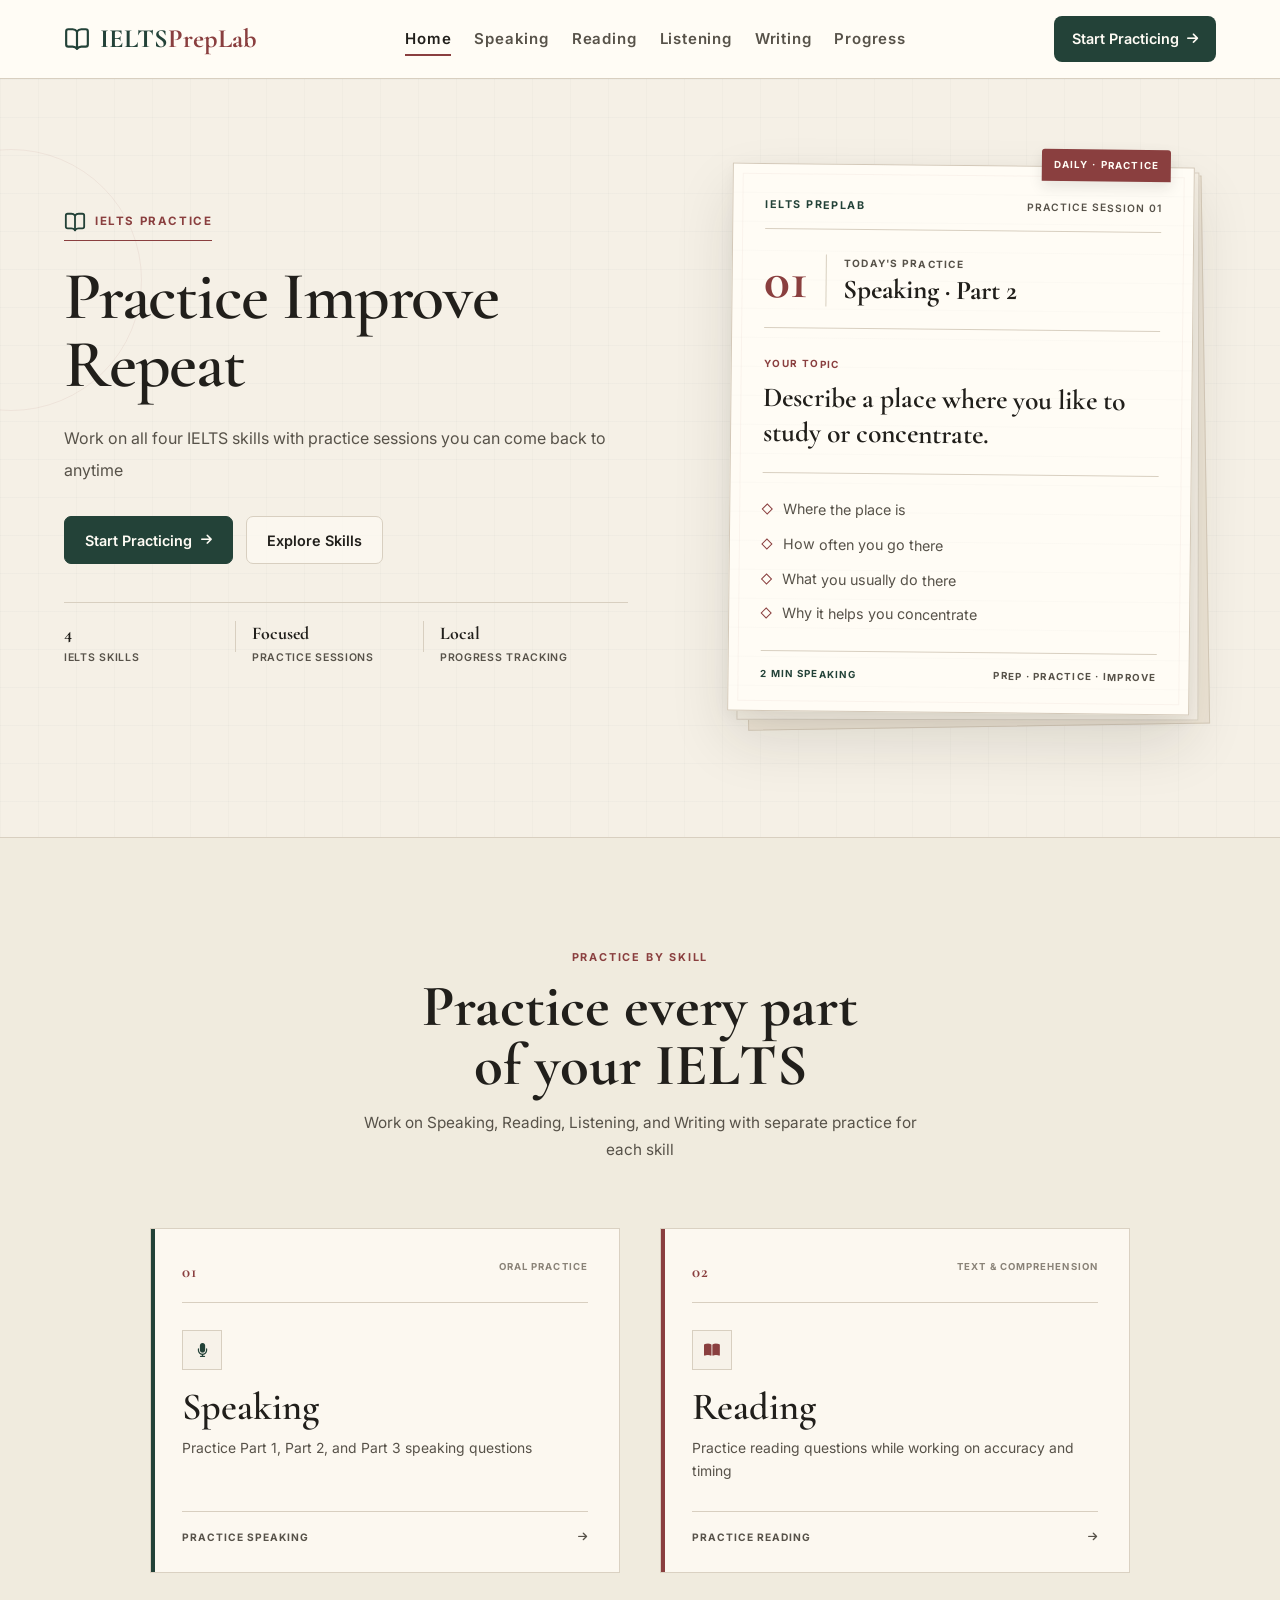
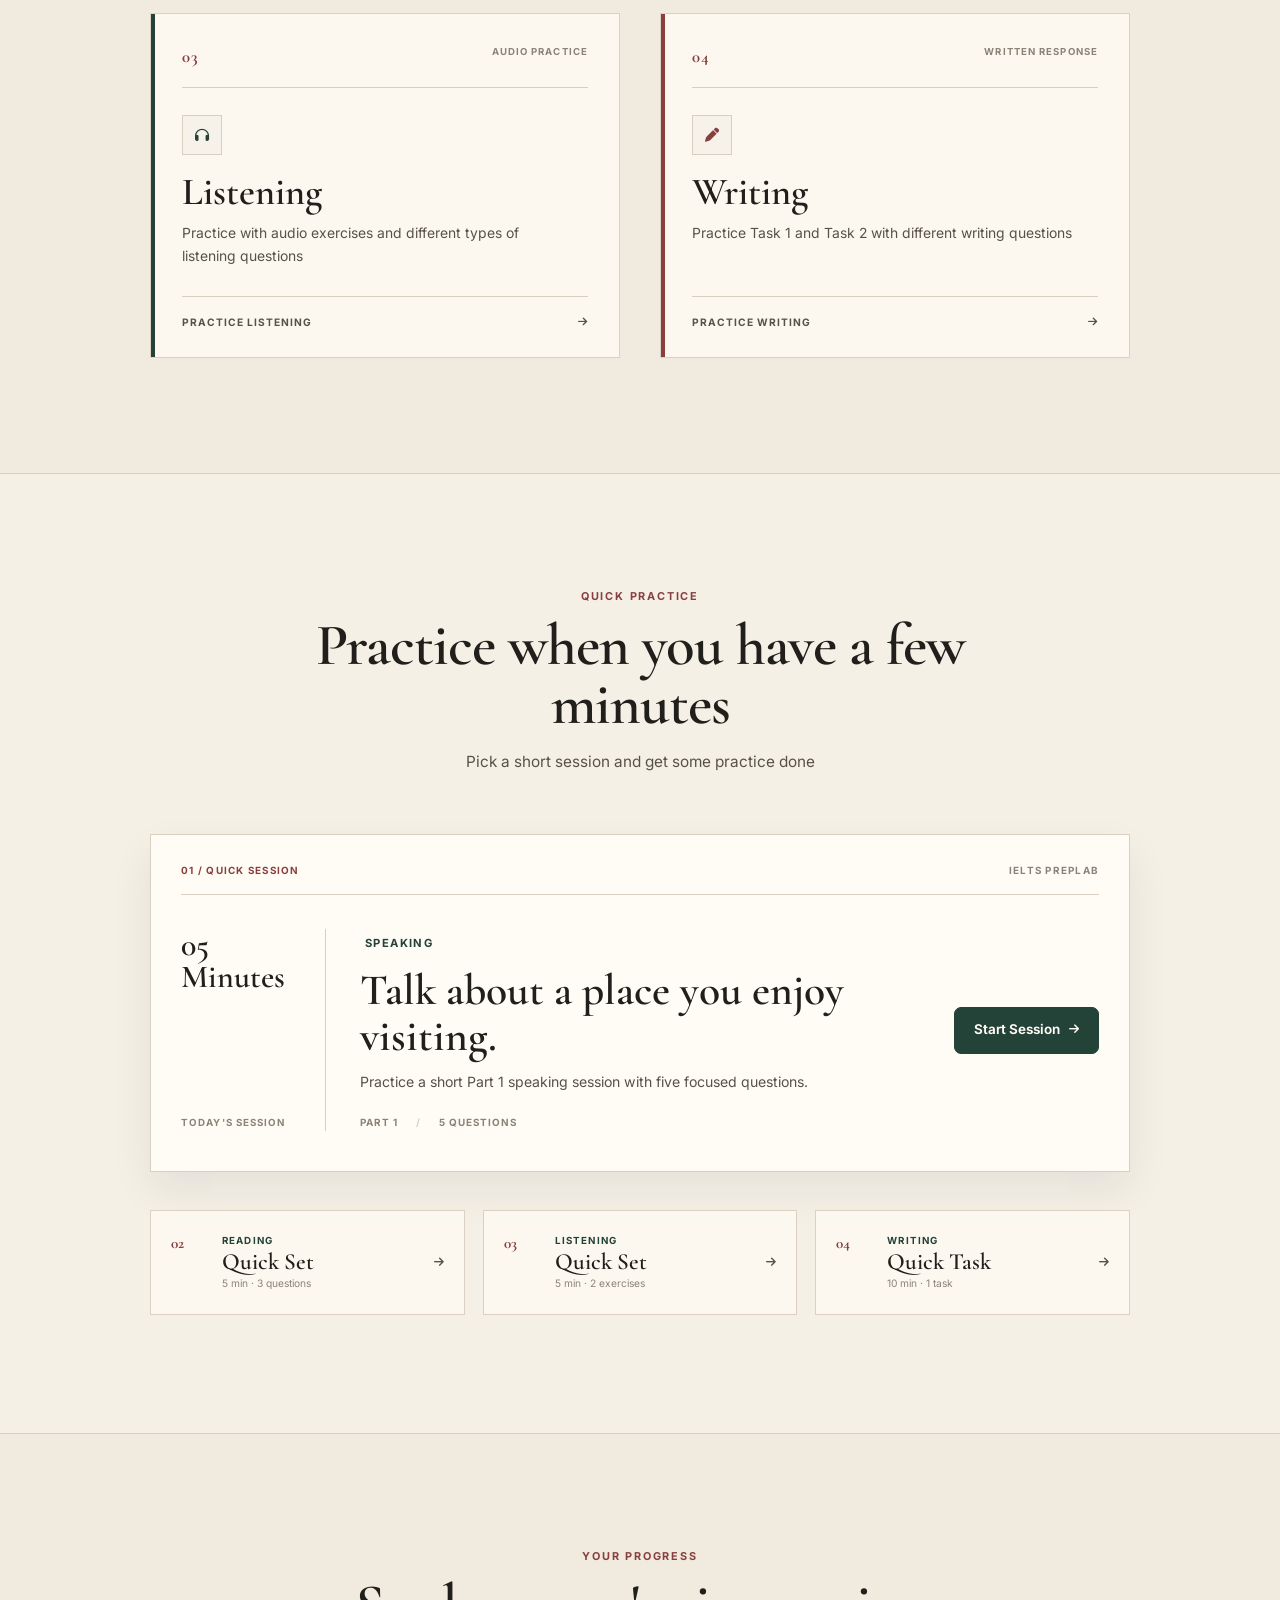
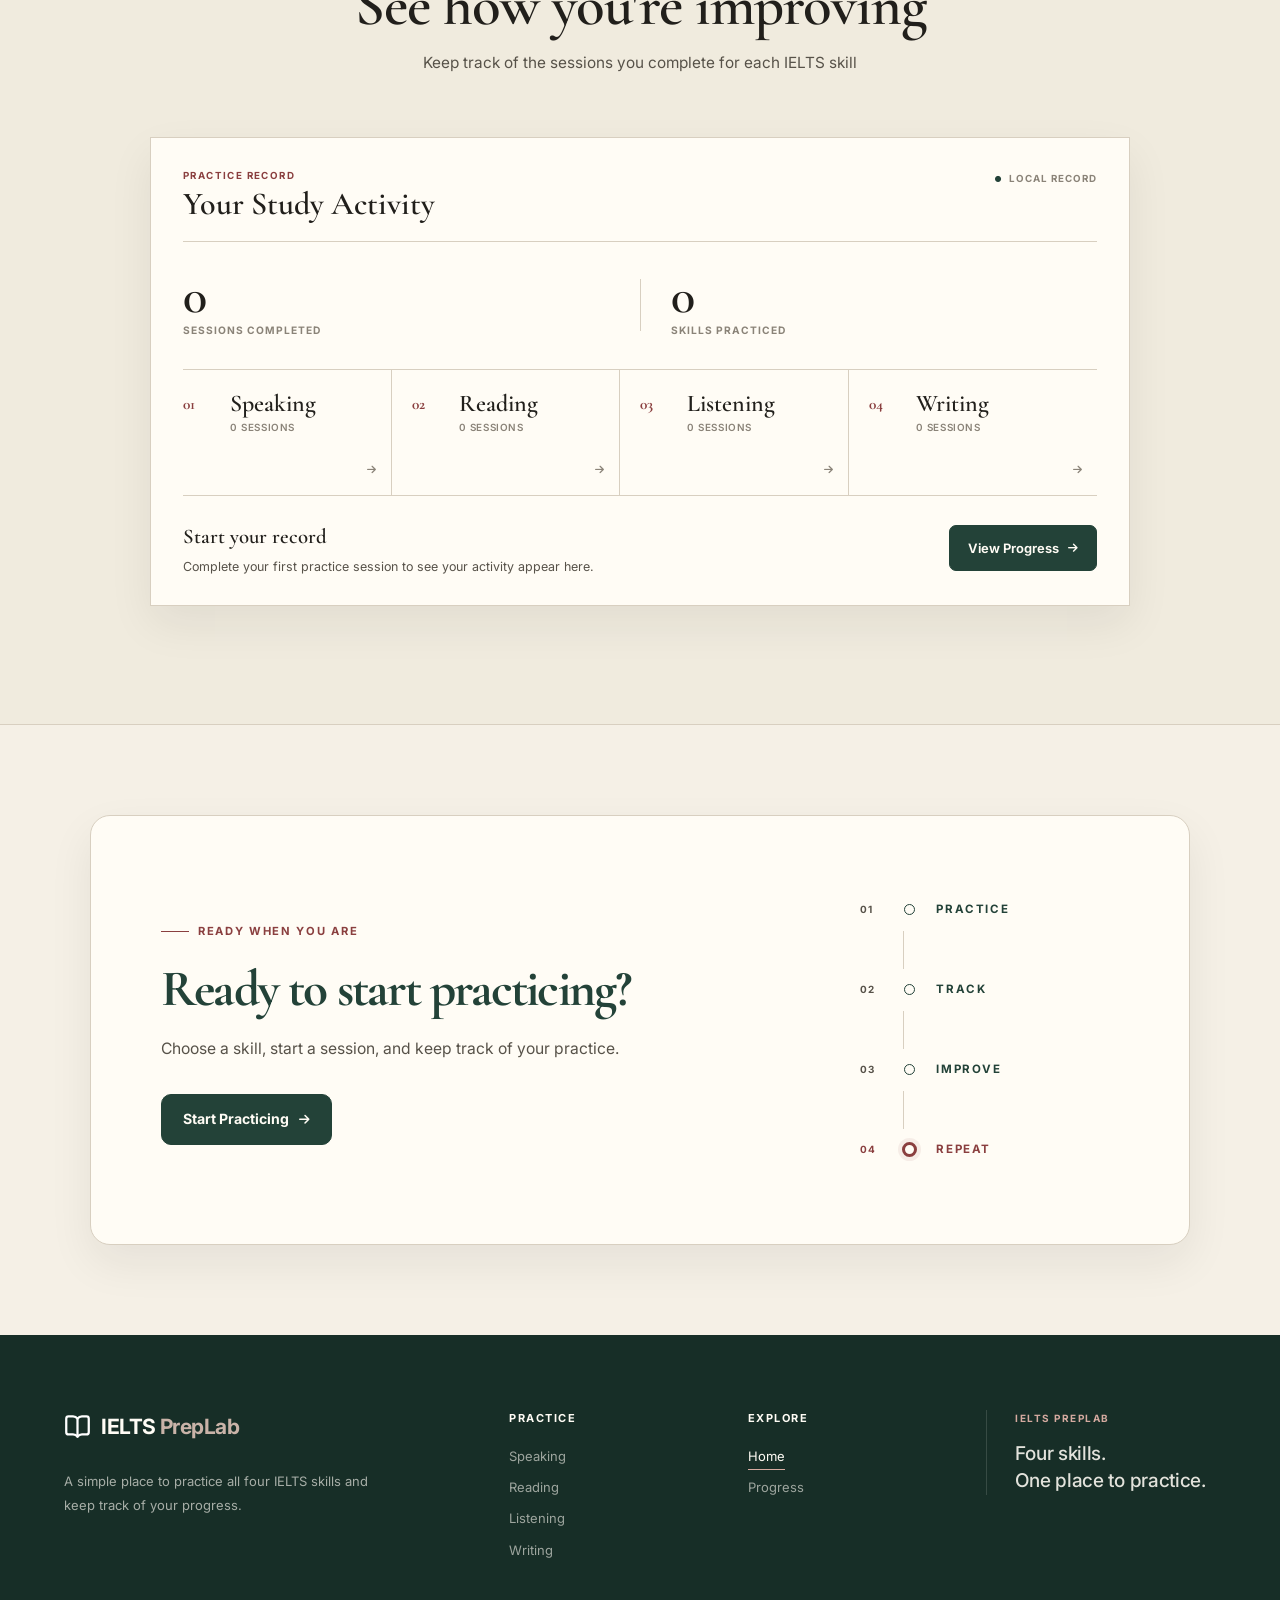
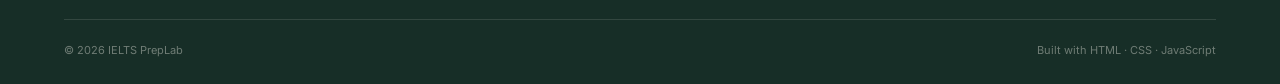
==== commit c915477e: "Complete IELTS PrepLab homepage" ====
--- a/index.html
+++ b/index.html
@@ -100,7 +100,7 @@
                         </div>
 
                         <h1 class="hero-title">
-                          Practice Improve Repeat
+                            Practice Improve Repeat
                         </h1>
 
                         <p class="hero-description">
@@ -227,8 +227,7 @@
                             <h3>Speaking</h3>
 
                             <p>
-                                Build confidence through Part 1, Part 2,
-                                and Part 3 speaking practice.
+                                Practice Part 1, Part 2, and Part 3 speaking questions
                             </p>
                         </div>
 
@@ -252,8 +251,7 @@
                             <h3>Reading</h3>
 
                             <p>
-                                Improve comprehension, accuracy, and timing
-                                through focused reading exercises.
+                                Practice reading questions while working on accuracy and timing
                             </p>
                         </div>
 
@@ -277,8 +275,7 @@
                             <h3>Listening</h3>
 
                             <p>
-                                Train your understanding through audio
-                                exercises and focused listening tasks.
+                                Practice with audio exercises and different types of listening questions
                             </p>
                         </div>
 
@@ -302,8 +299,7 @@
                             <h3>Writing</h3>
 
                             <p>
-                                Develop clearer, more structured responses
-                                through Task 1 and Task 2 practice.
+                                Practice Task 1 and Task 2 with different writing questions
                             </p>
                         </div>
 
@@ -591,6 +587,63 @@
         </section>
     </main>
 
+    <footer class="site-footer">
+        <div class="container">
+
+            <div class="footer-top">
+
+                <div class="footer-brand">
+                    <a href="index.html" class="footer-logo">
+                        <img src="images/icon/book-open.svg" alt="">
+                        <span>
+                            <span class="footer-logo-ielts">IELTS</span>
+                            <span class="footer-logo-preplab">PrepLab</span>
+                        </span>
+                    </a>
+
+                    <p>
+                        A simple place to practice all four IELTS skills
+                        and keep track of your progress.
+                    </p>
+                </div>
+
+                <div class="footer-column">
+                    <span class="footer-heading">Practice</span>
+
+                    <a href="speaking.html">Speaking</a>
+                    <a href="reading.html">Reading</a>
+                    <a href="listening.html">Listening</a>
+                    <a href="writing.html">Writing</a>
+                </div>
+
+                <div class="footer-column">
+                    <span class="footer-heading">Explore</span>
+
+                    <a href="index.html" class="active">Home</a>
+                    <a href="progress.html">Progress</a>
+                </div>
+
+                <div class="footer-statement">
+                    <span>IELTS PrepLab</span>
+                    <strong>Four skills.<br>One place to practice.</strong>
+                </div>
+
+            </div>
+
+            <div class="footer-divider"></div>
+
+            <div class="footer-bottom">
+
+                <span>© 2026 IELTS PrepLab</span>
+
+                <span>Built with HTML · CSS · JavaScript</span>
+
+            </div>
+
+        </div>
+    </footer>
+
+
     <script src="js/script.js"></script>
 </body>
 
--- a/css/style.css
+++ b/css/style.css
@@ -7,6 +7,7 @@
     --accent: #8A3F3F;
     --heading: #211F1B;
     --text: #575249;
+    --text-light: #8A8378;
     --border: #D8CFC0;
     --radius: 16px;
     --transition: 0.3s ease;
@@ -1018,18 +1019,6 @@
     background: var(--accent);
 }
 
-/* Small corner detail */
-
-.skill-card::after {
-    content: "";
-    position: absolute;
-    right: 18px;
-    top: 18px;
-    width: 18px;
-    height: 18px;
-    border-top: 1px solid rgba(35, 66, 56, 0.18);
-    border-right: 1px solid rgba(35, 66, 56, 0.18);
-}
 
 /* Top row */
 
@@ -2236,7 +2225,7 @@
   color: var(--accent);
 }
 
-@media (max-width: 800px) {
+@media (max-width: 768px) {
   .cta-card {
     grid-template-columns: 1fr;
     gap: 55px;
@@ -2248,7 +2237,7 @@
   }
 }
 
-@media (max-width: 500px) {
+@media (max-width: 420px) {
   .final-cta {
     padding: 65px 16px;
   }
@@ -2274,4 +2263,270 @@
   .cta-journey {
     width: 100%;
   }
-}+}
+
+.site-footer {
+    position: relative;
+    background: var(--primary-dark);
+    color: var(--surface);
+    padding: 75px 0 25px;
+    overflow: hidden;
+}
+
+.footer-top {
+    position: relative;
+    z-index: 1;
+    display: grid;
+    grid-template-columns: 1.7fr 0.8fr 0.8fr 1fr;
+    gap: 55px;
+    align-items: start;
+}
+
+.footer-brand {
+    max-width: 360px;
+}
+
+.footer-logo {
+    display: inline-flex;
+    align-items: center;
+    gap: 10px;
+    color: var(--surface);
+    text-decoration: none;
+}
+
+.footer-logo img {
+    width: 27px;
+    height: 27px;
+    filter: brightness(0) invert(1);
+}
+
+.footer-logo > span {
+    display: flex;
+    align-items: center;
+    gap: 4px;
+    font-size: 21px;
+    font-weight: 700;
+    letter-spacing: -0.5px;
+}
+
+.footer-logo-ielts {
+    color: var(--surface);
+}
+
+.footer-logo-preplab {
+    color: #c9b3a8;
+}
+
+.footer-brand p {
+    margin: 23px 0 0;
+    max-width: 330px;
+    color: rgba(255, 252, 245, 0.62);
+    font-size: 13px;
+    line-height: 1.8;
+}
+
+.footer-column {
+    display: flex;
+    flex-direction: column;
+    align-items: flex-start;
+    gap: 13px;
+}
+
+.footer-heading {
+    margin-bottom: 7px;
+    color: var(--surface);
+    font-size: 11px;
+    font-weight: 700;
+    letter-spacing: 1.5px;
+    text-transform: uppercase;
+}
+
+.footer-column a {
+    position: relative;
+    width: fit-content;
+    color: rgba(255, 252, 245, 0.58);
+    font-size: 13px;
+    line-height: 1.4;
+    text-decoration: none;
+    transition: color var(--transition);
+}
+
+.footer-column a::after {
+    content: "";
+    position: absolute;
+    left: 0;
+    bottom: -5px;
+    width: 0;
+    height: 1px;
+    background: #d5aaa0;
+}
+
+.footer-column a.active {
+    color: var(--surface);
+}
+
+.footer-column a.active::after {
+    width: 100%;
+}
+
+@media (hover: hover) {
+    .footer-column a::after {
+        transition: width var(--transition);
+    }
+
+    .footer-column a:hover {
+        color: var(--surface);
+    }
+
+    .footer-column a:hover::after {
+        width: 100%;
+    }
+}
+
+.footer-statement {
+    display: flex;
+    flex-direction: column;
+    gap: 14px;
+    padding-left: 28px;
+    border-left: 1px solid rgba(255, 252, 245, 0.14);
+}
+
+.footer-statement span {
+    color: #d5aaa0;
+    font-size: 10px;
+    font-weight: 700;
+    letter-spacing: 1.5px;
+    text-transform: uppercase;
+}
+
+.footer-statement strong {
+    color: rgba(255, 252, 245, 0.88);
+    font-size: 19px;
+    font-weight: 500;
+    line-height: 1.45;
+    letter-spacing: -0.3px;
+}
+
+.footer-divider {
+    position: relative;
+    z-index: 1;
+    height: 1px;
+    margin: 60px 0 22px;
+    background: rgba(255, 252, 245, 0.12);
+}
+
+.footer-bottom {
+    position: relative;
+    z-index: 1;
+    display: flex;
+    justify-content: space-between;
+    align-items: center;
+    gap: 20px;
+    color: rgba(255, 252, 245, 0.38);
+    font-size: 11px;
+}
+
+@media (max-width: 1024px) {
+    .footer-top {
+        grid-template-columns: 1.5fr 0.8fr 0.8fr;
+        gap: 45px 35px;
+    }
+
+    .footer-statement {
+        grid-column: 1 / -1;
+        padding: 25px 0 0;
+        border-left: none;
+        border-top: 1px solid rgba(255, 252, 245, 0.14);
+    }
+
+    .footer-divider {
+        margin-top: 50px;
+    }
+}
+
+@media (max-width: 768px) {
+    .site-footer {
+        padding: 60px 0 24px;
+    }
+
+    .footer-top {
+        grid-template-columns: 1fr 1fr;
+        gap: 42px 30px;
+    }
+
+    .footer-brand {
+        grid-column: 1 / -1;
+        max-width: 100%;
+    }
+
+    .footer-brand p {
+        max-width: 360px;
+    }
+
+    .footer-statement {
+        grid-column: 1 / -1;
+        padding-top: 22px;
+    }
+
+    .footer-bottom {
+        align-items: flex-start;
+    }
+}
+
+@media (max-width: 420px) {
+    .site-footer {
+        padding: 50px 0 20px;
+    }
+
+    .footer-top {
+        grid-template-columns: 1fr 1fr;
+        gap: 35px 20px;
+    }
+
+    .footer-logo > span {
+        font-size: 19px;
+    }
+
+    .footer-logo img {
+        width: 25px;
+        height: 25px;
+    }
+
+    .footer-brand p {
+        margin-top: 19px;
+        font-size: 12px;
+        line-height: 1.75;
+    }
+
+    .footer-column {
+        gap: 12px;
+    }
+
+    .footer-heading {
+        margin-bottom: 6px;
+    }
+
+    .footer-column a {
+        font-size: 12px;
+    }
+
+    .footer-statement {
+        padding-top: 20px;
+    }
+
+    .footer-statement strong {
+        font-size: 17px;
+    }
+
+    .footer-divider {
+        margin: 38px 0 18px;
+    }
+
+    .footer-bottom {
+        flex-direction: column;
+        align-items: flex-start;
+        gap: 7px;
+        font-size: 10px;
+        line-height: 1.5;
+    }
+}
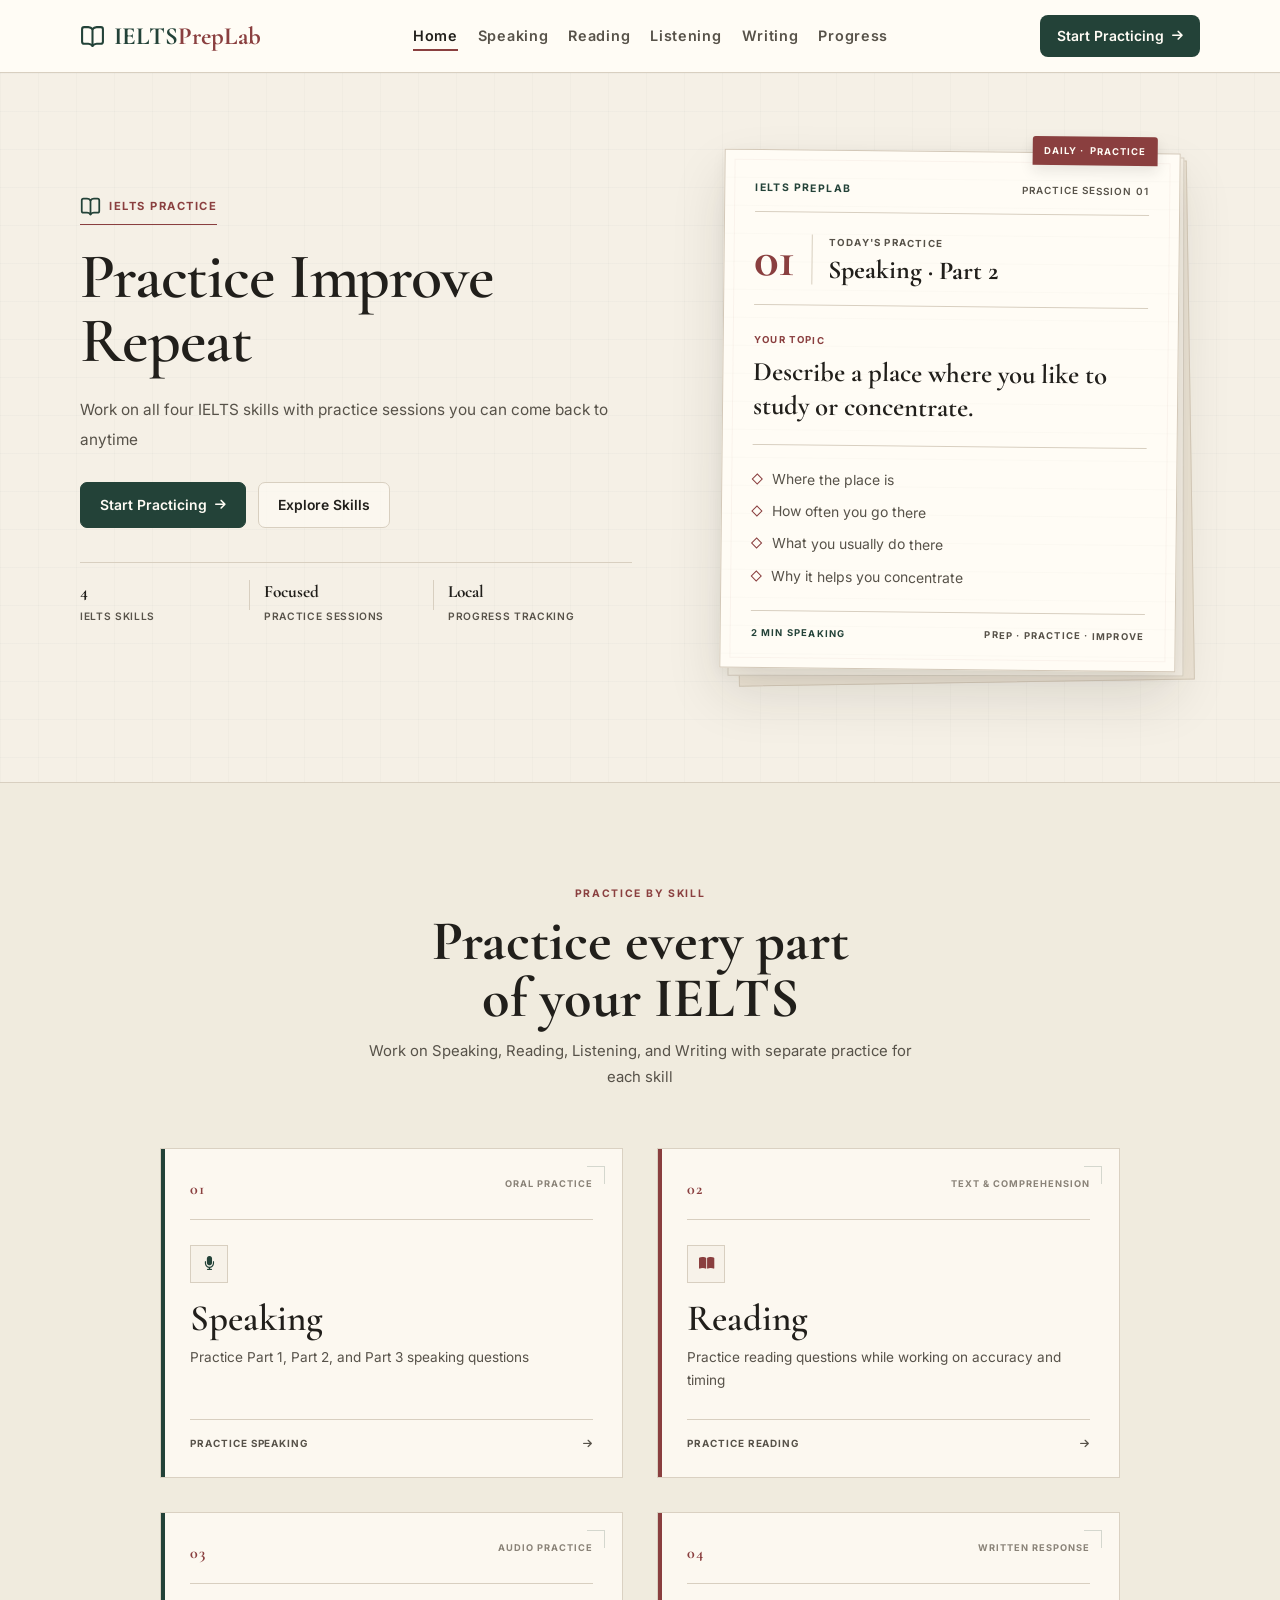
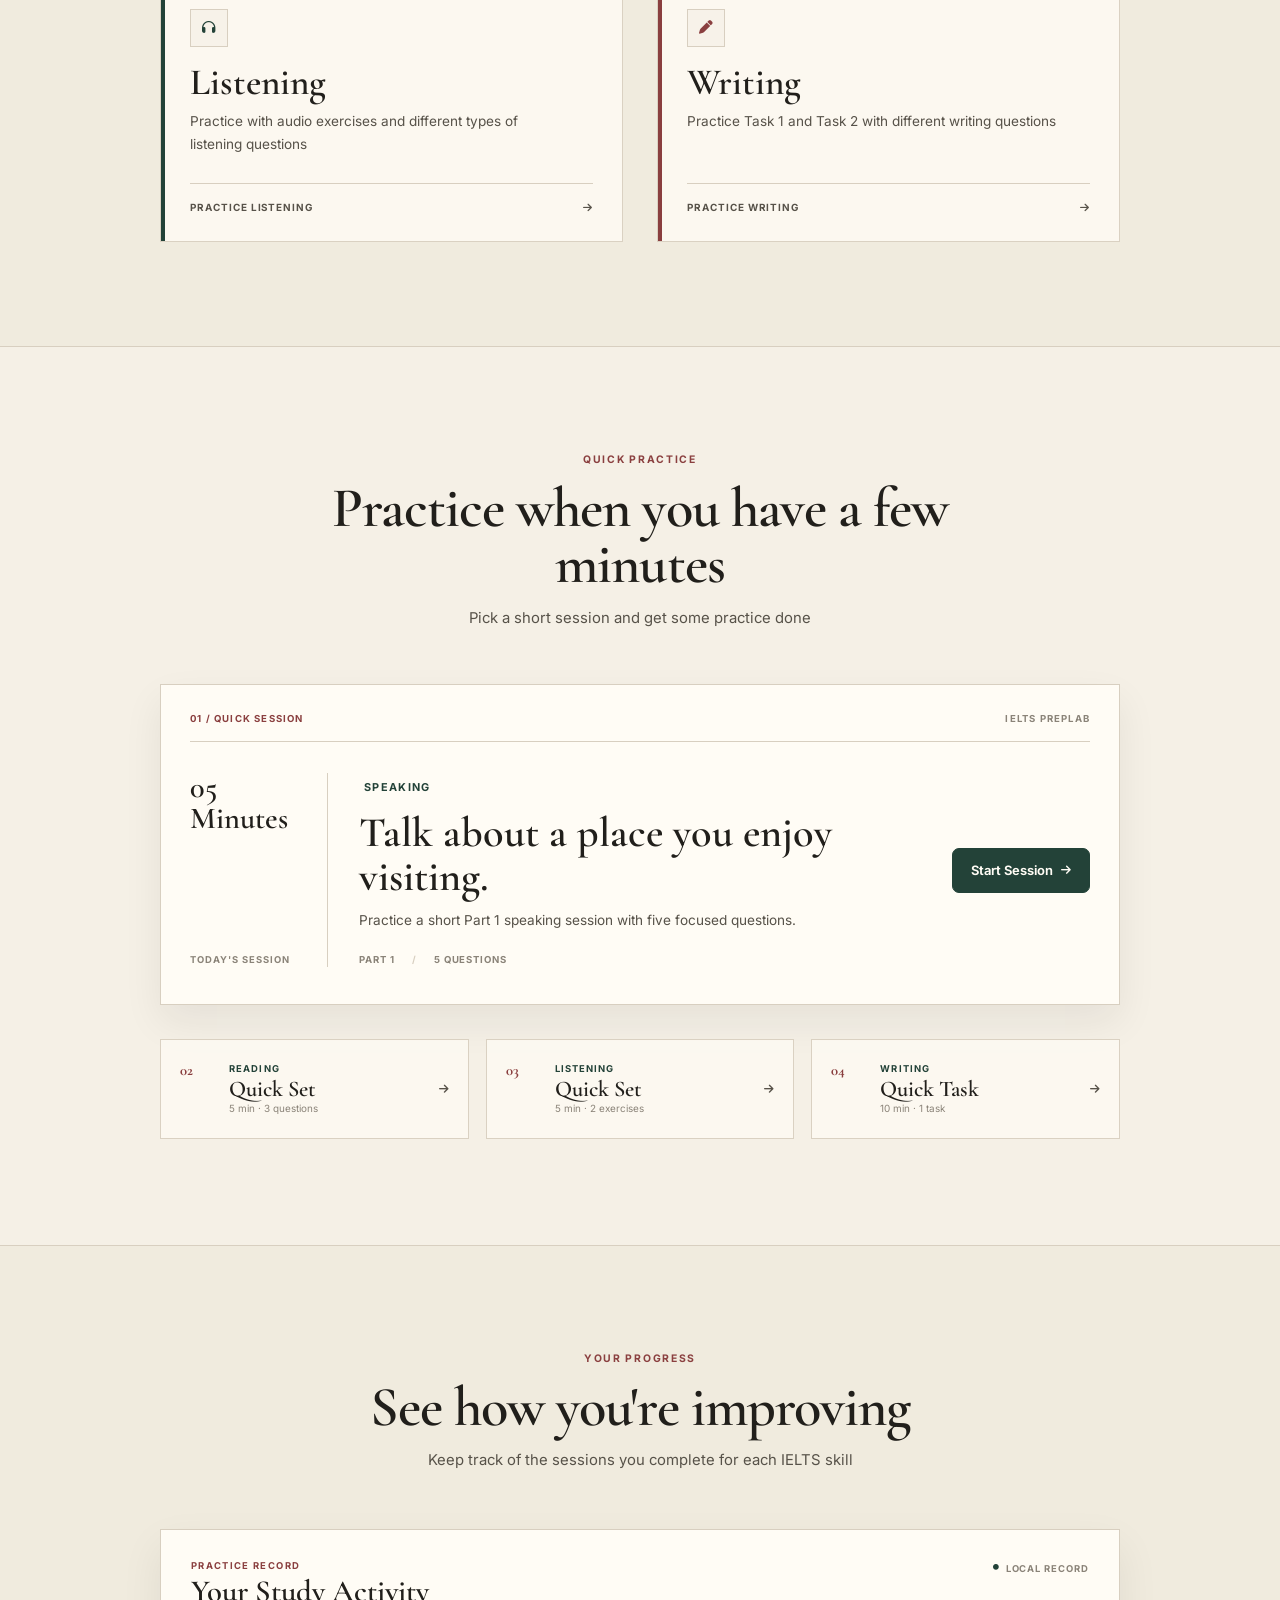
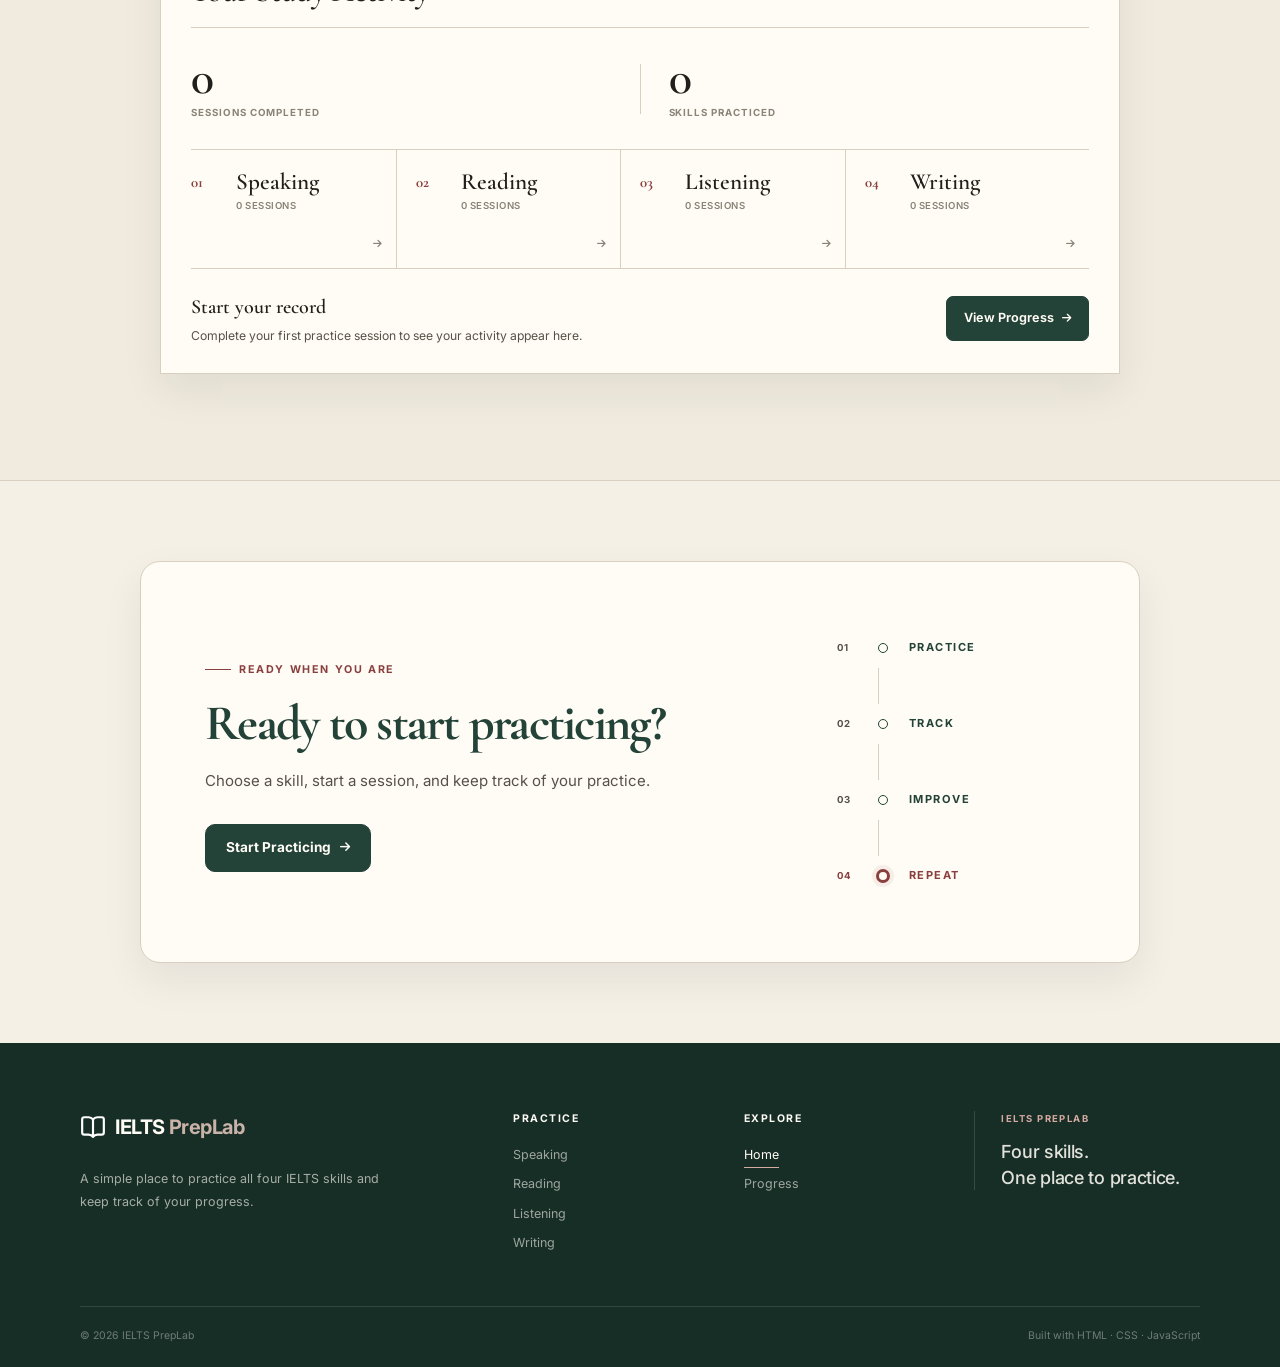
==== commit 4f3929c6: "Complete Reading practice functionality" ====
--- a/index.html
+++ b/index.html
@@ -360,7 +360,7 @@
                             </div>
                         </div>
 
-                        <a href="speaking.html" class="quick-start">
+                        <a href="speaking.html#part-selector" class="quick-start">
                             Start Session
                             <i class="fa-solid fa-arrow-right"></i>
                         </a>
@@ -377,7 +377,7 @@
 
                 <div class="quick-options">
 
-                    <a href="reading.html" class="quick-option">
+                    <a href="reading.html#reading-modes" class="quick-option">
                         <div class="quick-option-number">02</div>
 
                         <div class="quick-option-content">
@@ -545,7 +545,7 @@
                         Choose a skill, start a session, and keep track of your practice.
                     </p>
 
-                    <a href="#practice" class="cta-button">
+                    <a href="reading.html" class="cta-button">
                         Start Practicing
                         <i class="fa-solid fa-arrow-right"></i>
                     </a>
--- a/css/style.css
+++ b/css/style.css
@@ -60,7 +60,7 @@
 
 .container {
     width: 90%;
-    max-width: 1200px;
+    max-width: 1120px;
     margin: 0 auto;
 }
 
@@ -70,41 +70,35 @@
     z-index: 1000;
 }
 
-.site-header {
-    position: sticky;
-    top: 0;
-    z-index: 1000;
-}
-
 .site-nav {
     background: var(--surface);
     border-bottom: 1px solid var(--border);
 }
 
 .nav-container {
-    min-height: 78px;
+    min-height: 72px;
     display: flex;
     align-items: center;
     justify-content: space-between;
-    gap: 26px;
+    gap: 22px;
 }
 
 .logo {
     display: inline-flex;
     align-items: center;
-    gap: 10px;
+    gap: 9px;
     flex-shrink: 0;
 }
 
-.logo img{
-    width: 26px;
+.logo img {
+    width: 25px;
 }
 
 .logo-text {
     display: flex;
     align-items: baseline;
     font-family: "Cormorant Garamond", serif;
-    font-size: 1.65rem;
+    font-size: 1.55rem;
     font-weight: 700;
     line-height: 1;
 }
@@ -120,16 +114,16 @@
 .nav-links {
     display: flex;
     align-items: center;
-    gap: 23px;
+    gap: 20px;
     list-style: none;
 }
 
 .nav-links a {
     position: relative;
-    font-size: 0.94rem;
+    font-size: 0.9rem;
     color: var(--text);
     font-weight: 600;
-    letter-spacing: 0.8px;
+    letter-spacing: 0.7px;
     transition: var(--transition);
 }
 
@@ -137,7 +131,7 @@
     content: "";
     position: absolute;
     left: 0;
-    bottom: -8px;
+    bottom: -7px;
     width: 0;
     height: 2px;
     background: var(--accent);
@@ -160,15 +154,15 @@
     gap: 8px;
     background: var(--primary);
     color: var(--surface);
-    padding: 11px 18px;
+    padding: 10px 17px;
     border-radius: 8px;
-    font-size: 0.9rem;
+    font-size: 0.87rem;
     font-weight: 600;
 }
 
 .nav-cta i,
 .sidebar-cta i {
-    font-size: 0.8rem;
+    font-size: 0.77rem;
     transition: var(--transition);
 }
 
@@ -182,7 +176,7 @@
 .menu-close {
     border: 0;
     background: transparent;
-    font-size: 1.4rem;
+    font-size: 1.35rem;
     color: var(--heading);
     cursor: pointer;
 }
@@ -205,13 +199,13 @@
 
 .nav-sidebar {
     position: fixed;
-    top: 78px;
+    top: 72px;
     right: -100%;
-    width: min(340px, 88%);
-    height: calc(100vh - 78px);
+    width: min(320px, 88%);
+    height: calc(100vh - 72px);
     background: var(--surface);
     border-left: 1px solid var(--border);
-    padding: 28px;
+    padding: 26px;
     z-index: 1100;
     display: flex;
     flex-direction: column;
@@ -224,7 +218,7 @@
 }
 
 .sidebar-header {
-    padding-bottom: 24px;
+    padding-bottom: 22px;
     border-bottom: 1px solid var(--border);
 }
 
@@ -236,7 +230,7 @@
 
 .sidebar-index {
     font-family: "Cormorant Garamond", serif;
-    font-size: 0.85rem;
+    font-size: 0.82rem;
     font-weight: 700;
     color: var(--accent);
     letter-spacing: 1px;
@@ -245,10 +239,10 @@
 .sidebar-title {
     position: relative;
     font-family: "Cormorant Garamond", serif;
-    font-size: 1.15rem;
+    font-size: 1.1rem;
     font-weight: 700;
     color: var(--heading);
-    letter-spacing: 1.4px;
+    letter-spacing: 1.3px;
     text-transform: uppercase;
 }
 
@@ -257,7 +251,7 @@
     position: absolute;
     left: 0;
     bottom: -6px;
-    width: 32px;
+    width: 30px;
     height: 2px;
     background: var(--accent);
 }
@@ -265,15 +259,15 @@
 .sidebar-nav {
     display: flex;
     flex-direction: column;
-    margin-top: 22px;
+    margin-top: 20px;
 }
 
 .sidebar-nav a {
-    padding: 15px 4px;
+    padding: 14px 4px;
     border-bottom: 1px solid var(--border);
     color: var(--text);
     font-family: "Cormorant Garamond", serif;
-    font-size: 1.25rem;
+    font-size: 1.2rem;
     font-weight: 600;
     transition: var(--transition);
 }
@@ -318,7 +312,6 @@
 }
 
 @media (max-width: 1024px) {
-
     .nav-links,
     .nav-cta {
         display: none;
@@ -338,7 +331,7 @@
         font-size: 1.45rem;
     }
 
-    .logo>i {
+    .logo > i {
         font-size: 1.35rem;
     }
 
@@ -357,7 +350,7 @@
 .hero {
     position: relative;
     overflow: hidden;
-    padding: 62px 0 100px;
+    padding: 56px 0 90px;
     background:
         linear-gradient(rgba(35, 66, 56, 0.025) 1px, transparent 1px),
         linear-gradient(90deg, rgba(35, 66, 56, 0.018) 1px, transparent 1px),
@@ -365,17 +358,6 @@
     background-size: 38px 38px;
 }
 
-.hero::before {
-    content: "";
-    position: absolute;
-    top: 70px;
-    left: -120px;
-    width: 260px;
-    height: 260px;
-    border: 1px solid rgba(138, 63, 63, 0.07);
-    border-radius: 50%;
-}
-
 .hero-container {
     position: relative;
     z-index: 1;
@@ -385,68 +367,67 @@
     display: grid;
     grid-template-columns: 1.05fr 0.95fr;
     align-items: center;
-    gap: 78px;
+    gap: 68px;
 }
 
 .hero-content {
-    max-width: 620px;
+    max-width: 600px;
 }
 
 .hero-label {
     display: inline-flex;
     align-items: center;
-    gap: 9px;
-    margin-bottom: 22px;
+    gap: 8px;
+    margin-bottom: 20px;
     padding-bottom: 7px;
     border-bottom: 1px solid var(--accent);
     color: var(--accent);
-    font-size: 0.72rem;
-    font-weight: 700;
-    letter-spacing: 1.6px;
+    font-size: 0.7rem;
+    font-weight: 700;
+    letter-spacing: 1.5px;
     text-transform: uppercase;
 }
 
-.hero-label img{
-    width: 22px;
+.hero-label img {
+    width: 21px;
 }
 
 .hero-title {
-    max-width: 650px;
-    margin-bottom: 24px;
+    max-width: 630px;
+    margin-bottom: 22px;
     font-family: "Cormorant Garamond", serif;
-    font-size: clamp(3.5rem, 5.3vw, 5rem);
+    font-size: clamp(3.35rem, 5vw, 4.7rem);
     font-weight: 600;
     line-height: 1;
-    letter-spacing: -1.2px;
+    letter-spacing: -1.15px;
     color: var(--heading);
 }
 
-
 .hero-description {
-    max-width: 560px;
-    margin-bottom: 30px;
+    max-width: 545px;
+    margin-bottom: 27px;
     color: var(--text);
-    font-size: 1rem;
-    line-height: 2;
+    font-size: 0.96rem;
+    line-height: 1.95;
 }
 
 .hero-actions {
     display: flex;
     align-items: center;
-    gap: 13px;
-    margin-bottom: 38px;
+    gap: 12px;
+    margin-bottom: 34px;
 }
 
 .hero-primary-btn,
 .hero-secondary-btn {
-    min-height: 48px;
-    padding: 0 20px;
+    min-height: 46px;
+    padding: 0 19px;
     display: inline-flex;
     align-items: center;
     justify-content: center;
-    gap: 9px;
+    gap: 8px;
     border-radius: 7px;
-    font-size: 0.9rem;
+    font-size: 0.87rem;
     font-weight: 600;
     transition: var(--transition);
 }
@@ -458,7 +439,7 @@
 }
 
 .hero-primary-btn i {
-    font-size: 0.78rem;
+    font-size: 0.76rem;
     transition: var(--transition);
 }
 
@@ -476,16 +457,16 @@
 
 .meta-item {
     position: relative;
-    padding-top: 16px;
+    padding-top: 15px;
 }
 
 .meta-item:not(:last-child)::after {
     content: "";
     position: absolute;
-    top: 18px;
-    right: 16px;
+    top: 17px;
+    right: 14px;
     width: 1px;
-    height: 31px;
+    height: 30px;
     background: var(--border);
 }
 
@@ -494,16 +475,16 @@
     margin-bottom: 2px;
     font-family: "Cormorant Garamond", serif;
     color: var(--heading);
-    font-size: 1.12rem;
+    font-size: 1.08rem;
     font-weight: 700;
 }
 
 .meta-label {
     display: block;
     color: var(--text);
-    font-size: 0.66rem;
+    font-size: 0.64rem;
     font-weight: 600;
-    letter-spacing: 0.7px;
+    letter-spacing: 0.65px;
     text-transform: uppercase;
 }
 
@@ -513,19 +494,19 @@
     align-items: center;
     justify-content: center;
     min-width: 0;
-    padding: 24px;
+    padding: 22px;
 }
 
 .practice-sheet-wrapper {
     position: relative;
-    width: min(100%, 480px);
+    width: min(100%, 460px);
     transform: rotate(0.6deg);
 }
 
 .practice-sheet-wrapper::before {
     content: "";
     position: absolute;
-    inset: 14px -14px -14px 14px;
+    inset: 13px -13px -13px 13px;
     background: #EDE4D5;
     border: 1px solid #D7CCBB;
     transform: rotate(-1.5deg);
@@ -535,7 +516,7 @@
 .practice-sheet-wrapper::after {
     content: "";
     position: absolute;
-    inset: 7px -7px -7px 7px;
+    inset: 6px -6px -6px 6px;
     background: #F8F2E7;
     border: 1px solid rgba(216, 207, 192, 0.9);
     transform: rotate(-0.5deg);
@@ -544,17 +525,19 @@
 
 .practice-sheet {
     position: relative;
-    padding: 32px 32px 28px;
+    padding: 30px 30px 27px;
     background:
-        linear-gradient(to bottom,
-            transparent 28px,
-            rgba(87, 82, 73, 0.035) 29px),
+        linear-gradient(
+            to bottom,
+            transparent 27px,
+            rgba(87, 82, 73, 0.035) 28px
+        ),
         var(--surface);
-    background-size: 100% 29px;
+    background-size: 100% 28px;
     border: 1px solid #D3C8B8;
     box-shadow:
-        0 28px 60px rgba(33, 31, 27, 0.12),
-        0 5px 16px rgba(33, 31, 27, 0.05);
+        0 26px 55px rgba(33, 31, 27, 0.12),
+        0 5px 15px rgba(33, 31, 27, 0.05);
 }
 
 .practice-sheet::before {
@@ -569,44 +552,44 @@
     display: flex;
     align-items: center;
     justify-content: space-between;
-    gap: 20px;
-    padding-bottom: 15px;
+    gap: 18px;
+    padding-bottom: 14px;
     border-bottom: 1px solid var(--border);
 }
 
 .sheet-brand {
     color: var(--primary);
-    font-size: 0.67rem;
-    font-weight: 700;
-    letter-spacing: 1.45px;
+    font-size: 0.65rem;
+    font-weight: 700;
+    letter-spacing: 1.4px;
     text-transform: uppercase;
 }
 
 .sheet-session {
     color: var(--text);
-    font-size: 0.64rem;
+    font-size: 0.62rem;
     font-weight: 600;
-    letter-spacing: 1px;
+    letter-spacing: 0.95px;
     text-transform: uppercase;
 }
 
 .sheet-heading {
     display: flex;
     align-items: center;
-    gap: 17px;
-    padding: 24px 0 20px;
+    gap: 16px;
+    padding: 22px 0 19px;
 }
 
 .sheet-number {
     font-family: "Cormorant Garamond", serif;
     color: var(--accent);
-    font-size: 3.35rem;
+    font-size: 3.2rem;
     font-weight: 700;
     line-height: 1;
 }
 
 .sheet-heading-text {
-    padding-left: 17px;
+    padding-left: 16px;
     border-left: 1px solid var(--border);
 }
 
@@ -614,9 +597,9 @@
     display: block;
     margin-bottom: 3px;
     color: var(--text);
-    font-size: 0.63rem;
-    font-weight: 700;
-    letter-spacing: 1.25px;
+    font-size: 0.61rem;
+    font-weight: 700;
+    letter-spacing: 1.2px;
     text-transform: uppercase;
 }
 
@@ -624,47 +607,47 @@
     margin: 0;
     font-family: "Cormorant Garamond", serif;
     color: var(--heading);
-    font-size: 1.7rem;
+    font-size: 1.62rem;
     font-weight: 700;
 }
 
 .sheet-topic {
-    padding: 21px 0 22px;
+    padding: 20px 0 21px;
     border-top: 1px solid var(--border);
     border-bottom: 1px solid var(--border);
 }
 
 .topic-label {
     display: inline-block;
-    margin-bottom: 9px;
+    margin-bottom: 8px;
     color: var(--accent);
-    font-size: 0.62rem;
-    font-weight: 700;
-    letter-spacing: 1.4px;
+    font-size: 0.6rem;
+    font-weight: 700;
+    letter-spacing: 1.35px;
     text-transform: uppercase;
 }
 
 .sheet-topic h3 {
-    max-width: 390px;
+    max-width: 380px;
     margin: 0;
     font-family: "Cormorant Garamond", serif;
     color: var(--heading);
-    font-size: 1.72rem;
+    font-size: 1.67rem;
     font-weight: 650;
     line-height: 1.27;
 }
 
 .sheet-points {
     list-style: none;
-    padding: 19px 0;
+    padding: 18px 0;
     margin: 0;
 }
 
 .sheet-points li {
     position: relative;
-    padding: 7px 0 7px 21px;
+    padding: 6px 0 6px 20px;
     color: var(--text);
-    font-size: 0.89rem;
+    font-size: 0.87rem;
     line-height: 1.45;
 }
 
@@ -672,7 +655,7 @@
     content: "";
     position: absolute;
     left: 1px;
-    top: 13px;
+    top: 12px;
     width: 6px;
     height: 6px;
     background: transparent;
@@ -684,13 +667,13 @@
     display: flex;
     align-items: center;
     justify-content: space-between;
-    gap: 18px;
-    padding-top: 15px;
+    gap: 17px;
+    padding-top: 14px;
     border-top: 1px solid var(--border);
     color: var(--text);
-    font-size: 0.61rem;
-    font-weight: 700;
-    letter-spacing: 1.25px;
+    font-size: 0.59rem;
+    font-weight: 700;
+    letter-spacing: 1.2px;
     text-transform: uppercase;
 }
 
@@ -700,13 +683,13 @@
 
 .practice-bookmark {
     position: absolute;
-    top: -17px;
-    right: 24px;
+    top: -16px;
+    right: 23px;
     z-index: 2;
     display: flex;
     align-items: center;
     gap: 5px;
-    padding: 8px 12px;
+    padding: 7px 11px;
     background: var(--accent);
     border-radius: 3px 3px 0 0;
     color: var(--surface);
@@ -714,9 +697,9 @@
 }
 
 .practice-bookmark span {
-    font-size: 0.61rem;
-    font-weight: 700;
-    letter-spacing: 1.15px;
+    font-size: 0.59rem;
+    font-weight: 700;
+    letter-spacing: 1.1px;
     text-transform: uppercase;
 }
 
@@ -743,43 +726,43 @@
 
 @media (max-width: 1024px) {
     .hero {
-        padding: 78px 0 90px;
+        padding: 72px 0 84px;
     }
 
     .hero-layout {
         grid-template-columns: 1fr;
-        gap: 90px;
+        gap: 82px;
     }
 
     .hero-content {
-        max-width: 720px;
+        max-width: 700px;
     }
 
     .hero-label {
+        margin-bottom: 26px;
+    }
+
+    .hero-title {
         margin-bottom: 28px;
-    }
-
-    .hero-title {
-        margin-bottom: 30px;
         line-height: 1.1;
     }
 
     .hero-description {
-        max-width: 650px;
-        margin-bottom: 36px;
+        max-width: 630px;
+        margin-bottom: 34px;
     }
 
     .hero-actions {
-        margin-bottom: 48px;
+        margin-bottom: 45px;
     }
 
     .hero-visual {
         justify-content: flex-start;
-        padding-left: 18px;
+        padding-left: 16px;
     }
 
     .practice-sheet-wrapper {
-        width: min(100%, 540px);
+        width: min(100%, 520px);
     }
 }
 
@@ -935,7 +918,7 @@
 .skills-section {
     position: relative;
     overflow: hidden;
-    padding: 105px 0 115px;
+    padding: 96px 0 104px;
     background: var(--background-secondary);
     border-top: 1px solid var(--border);
     border-bottom: 1px solid var(--border);
@@ -944,36 +927,36 @@
 .skills-header {
     position: relative;
     z-index: 1;
-    max-width: 760px;
-    margin: 0 auto 64px;
+    max-width: 740px;
+    margin: 0 auto 58px;
     text-align: center;
 }
 
 .skills-eyebrow {
     display: inline-block;
-    margin-bottom: 12px;
+    margin-bottom: 11px;
     color: var(--accent);
-    font-size: 0.68rem;
-    font-weight: 700;
-    letter-spacing: 1.8px;
+    font-size: 0.65rem;
+    font-weight: 700;
+    letter-spacing: 1.7px;
     text-transform: uppercase;
 }
 
 .skills-title {
-    margin-bottom: 14px;
+    margin-bottom: 13px;
     font-family: "Cormorant Garamond", serif;
-    font-size: clamp(2.9rem, 4.6vw, 4.35rem);
+    font-size: clamp(2.8rem, 4.4vw, 4.15rem);
     font-weight: 800;
     line-height: 1;
     color: var(--heading);
 }
 
 .skills-description {
-    max-width: 570px;
+    max-width: 555px;
     margin: 0 auto;
     color: var(--text);
-    font-size: 0.96rem;
-    line-height: 1.75;
+    font-size: 0.93rem;
+    line-height: 1.72;
 }
 
 .skills-grid {
@@ -981,19 +964,17 @@
     z-index: 1;
     display: grid;
     grid-template-columns: repeat(2, minmax(0, 1fr));
-    gap: 40px;
-    max-width: 980px;
+    gap: 34px;
+    max-width: 960px;
     margin: 0 auto;
 }
 
-/* Card */
-
 .skill-card {
     position: relative;
-    min-height: 345px;
+    min-height: 330px;
     display: flex;
     flex-direction: column;
-    padding: 30px 31px 26px;
+    padding: 28px 29px 25px;
     background: rgba(255, 252, 245, 0.82);
     border: 1px solid rgba(216, 207, 192, 0.95);
     color: inherit;
@@ -1019,53 +1000,59 @@
     background: var(--accent);
 }
 
-
-/* Top row */
+.skill-card::after {
+    content: "";
+    position: absolute;
+    right: 17px;
+    top: 17px;
+    width: 17px;
+    height: 17px;
+    border-top: 1px solid rgba(35, 66, 56, 0.18);
+    border-right: 1px solid rgba(35, 66, 56, 0.18);
+}
 
 .skill-card-top {
     display: flex;
     align-items: flex-start;
     justify-content: space-between;
-    gap: 15px;
-    padding-bottom: 17px;
+    gap: 14px;
+    padding-bottom: 16px;
     border-bottom: 1px solid var(--border);
 }
 
 .skill-number {
     font-family: "Cormorant Garamond", serif;
-    font-size: 1.05rem;
-    font-weight: 700;
-    letter-spacing: 1px;
+    font-size: 1rem;
+    font-weight: 700;
+    letter-spacing: 0.95px;
     color: var(--accent);
 }
 
 .skill-category {
     color: var(--text-light);
-    font-size: 0.6rem;
-    font-weight: 700;
-    letter-spacing: 1.1px;
+    font-size: 0.58rem;
+    font-weight: 700;
+    letter-spacing: 1px;
     text-align: right;
     text-transform: uppercase;
 }
 
-/* Main content */
-
 .skill-card-main {
     flex: 1;
-    padding: 27px 0 24px;
+    padding: 25px 0 22px;
 }
 
 .skill-icon {
     display: inline-flex;
     align-items: center;
     justify-content: center;
-    width: 40px;
-    height: 40px;
-    margin-bottom: 18px;
+    width: 38px;
+    height: 38px;
+    margin-bottom: 17px;
     border: 1px solid var(--border);
     background: rgba(245, 240, 230, 0.65);
     color: var(--primary);
-    font-size: 0.88rem;
+    font-size: 0.85rem;
     transition: var(--transition);
 }
 
@@ -1075,9 +1062,9 @@
 }
 
 .skill-card h3 {
-    margin-bottom: 10px;
+    margin-bottom: 9px;
     font-family: "Cormorant Garamond", serif;
-    font-size: clamp(2.2rem, 3vw, 2.8rem);
+    font-size: clamp(2.1rem, 2.9vw, 2.7rem);
     font-weight: 600;
     line-height: 1;
     color: var(--heading);
@@ -1085,36 +1072,31 @@
 }
 
 .skill-card p {
-    max-width: 390px;
+    max-width: 380px;
     margin: 0;
     color: var(--text);
-    font-size: 0.87rem;
-    line-height: 1.7;
-}
-
-
-/* Bottom action */
+    font-size: 0.85rem;
+    line-height: 1.68;
+}
 
 .skill-card-bottom {
     display: flex;
     align-items: center;
     justify-content: space-between;
-    gap: 15px;
-    padding-top: 17px;
+    gap: 14px;
+    padding-top: 16px;
     border-top: 1px solid var(--border);
     color: var(--text);
+    font-size: 0.62rem;
+    font-weight: 700;
+    letter-spacing: 0.95px;
+    text-transform: uppercase;
+}
+
+.skill-card-bottom i {
     font-size: 0.64rem;
-    font-weight: 700;
-    letter-spacing: 1px;
-    text-transform: uppercase;
-}
-
-.skill-card-bottom i {
-    font-size: 0.66rem;
     transition: transform var(--transition);
 }
-
-/* Desktop hover */
 
 @media (hover: hover) and (pointer: fine) {
     .skill-card:hover {
@@ -1137,14 +1119,12 @@
     .skill-card-writing:hover .skill-icon {
         border-color: var(--accent);
         transform: translateY(-2px);
-
     }
 
     .skill-card-speaking:hover .skill-icon,
     .skill-card-listening:hover .skill-icon {
         border-color: var(--primary);
         transform: translateY(-2px);
-
     }
 
     .skill-card:hover .skill-card-bottom {
@@ -1156,25 +1136,21 @@
     }
 }
 
-/* Tablet */
-
 @media (max-width: 1024px) {
     .skills-section {
-        padding: 88px 0 98px;
+        padding: 82px 0 92px;
     }
 
     .skills-grid {
-        gap: 24px;
-        max-width: 900px;
+        gap: 22px;
+        max-width: 880px;
     }
 
     .skill-card {
-        min-height: 330px;
-        padding: 27px 27px 24px;
-    }
-}
-
-/* Mobile */
+        min-height: 320px;
+        padding: 26px 26px 23px;
+    }
+}
 
 @media (max-width: 768px) {
     .skills-section {
@@ -1195,16 +1171,9 @@
     }
 }
 
-/* Small mobile */
-
 @media (max-width: 480px) {
     .skills-section {
         padding: 62px 0 70px;
-    }
-
-    .skills-section::before,
-    .skills-section::after {
-        display: none;
     }
 
     .skills-title {
@@ -1257,7 +1226,7 @@
 .quick-practice {
     position: relative;
     overflow: hidden;
-    padding: 108px 0 118px;
+    padding: 98px 0 106px;
     background: var(--background);
     border-bottom: 1px solid var(--border);
 }
@@ -1265,63 +1234,61 @@
 .quick-header {
     position: relative;
     z-index: 1;
-    max-width: 720px;
-    margin: 0 auto 58px;
+    max-width: 700px;
+    margin: 0 auto 53px;
     text-align: center;
 }
 
 .quick-eyebrow {
     display: inline-block;
-    margin-bottom: 12px;
+    margin-bottom: 11px;
     color: var(--accent);
-    font-size: 0.68rem;
-    font-weight: 700;
-    letter-spacing: 1.8px;
+    font-size: 0.65rem;
+    font-weight: 700;
+    letter-spacing: 1.7px;
     text-transform: uppercase;
 }
 
 .quick-title {
-    margin-bottom: 14px;
+    margin-bottom: 13px;
     font-family: "Cormorant Garamond", serif;
-    font-size: clamp(2.9rem, 4.6vw, 4.35rem);
+    font-size: clamp(2.8rem, 4.4vw, 4.15rem);
     font-weight: 600;
     line-height: 1;
-    letter-spacing: -1px;
+    letter-spacing: -0.95px;
     color: var(--heading);
 }
 
 .quick-description {
-    max-width: 560px;
+    max-width: 545px;
     margin: 0 auto;
     color: var(--text);
-    font-size: 0.96rem;
-    line-height: 1.75;
-}
-
-/* Featured session */
+    font-size: 0.93rem;
+    line-height: 1.72;
+}
 
 .quick-feature {
     position: relative;
     z-index: 1;
-    max-width: 980px;
-    margin: 0 auto 38px;
-    padding: 28px 30px 30px;
+    max-width: 960px;
+    margin: 0 auto 34px;
+    padding: 26px 29px 28px;
     background: var(--surface);
     border: 1px solid var(--border);
-    box-shadow: 0 18px 40px rgba(33, 31, 27, 0.07);
+    box-shadow: 0 17px 37px rgba(33, 31, 27, 0.07);
 }
 
 .quick-feature-meta {
     display: flex;
     align-items: center;
     justify-content: space-between;
-    gap: 20px;
-    padding-bottom: 16px;
+    gap: 18px;
+    padding-bottom: 15px;
     border-bottom: 1px solid var(--border);
     color: var(--text-light);
-    font-size: 0.62rem;
-    font-weight: 700;
-    letter-spacing: 1.25px;
+    font-size: 0.6rem;
+    font-weight: 700;
+    letter-spacing: 1.2px;
     text-transform: uppercase;
 }
 
@@ -1331,10 +1298,10 @@
 
 .quick-feature-main {
     display: grid;
-    grid-template-columns: 145px minmax(0, 1fr) auto;
-    align-items: center;
-    gap: 34px;
-    padding: 34px 0 10px;
+    grid-template-columns: 138px minmax(0, 1fr) auto;
+    align-items: center;
+    gap: 31px;
+    padding: 31px 0 9px;
 }
 
 .quick-session-info {
@@ -1342,13 +1309,13 @@
     display: flex;
     flex-direction: column;
     justify-content: space-between;
-    padding-right: 28px;
+    padding-right: 26px;
     border-right: 1px solid var(--border);
 }
 
 .quick-duration {
     font-family: "Cormorant Garamond", serif;
-    font-size: 2rem;
+    font-size: 1.9rem;
     font-weight: 600;
     line-height: 1;
     color: var(--heading);
@@ -1356,9 +1323,9 @@
 
 .quick-session-label {
     color: var(--text-light);
-    font-size: 0.61rem;
-    font-weight: 700;
-    letter-spacing: 1.1px;
+    font-size: 0.59rem;
+    font-weight: 700;
+    letter-spacing: 1px;
     text-transform: uppercase;
 }
 
@@ -1368,50 +1335,50 @@
 
 .quick-skill {
     display: inline-block;
-    margin-bottom: 15px;
+    margin-bottom: 14px;
     margin-left: 5px;
     color: var(--primary);
-    font-size: 0.70rem;
-    font-weight: 700;
-    letter-spacing: 1.4px;
+    font-size: 0.68rem;
+    font-weight: 700;
+    letter-spacing: 1.3px;
     text-transform: uppercase;
 }
 
 .quick-session-content h3 {
-    max-width: 560px;
-    margin-bottom: 9px;
+    max-width: 550px;
+    margin-bottom: 8px;
     font-family: "Cormorant Garamond", serif;
-    font-size: clamp(2rem, 3.4vw, 3rem);
+    font-size: clamp(1.9rem, 3.3vw, 2.9rem);
     font-weight: 600;
     line-height: 1.05;
     color: var(--heading);
 }
 
 .quick-session-content p {
-    max-width: 530px;
-    margin: 10px 0 22px;
+    max-width: 520px;
+    margin: 9px 0 21px;
     color: var(--text);
-    font-size: 0.88rem;
-    line-height: 1.65;
+    font-size: 0.85rem;
+    line-height: 1.64;
 }
 
 .quick-session-details {
     display: flex;
     align-items: center;
-    gap: 18px;
+    gap: 17px;
 }
 
 .quick-session-details span {
     color: var(--text-light);
-    font-size: 0.62rem;
-    font-weight: 700;
-    letter-spacing: 1px;
+    font-size: 0.6rem;
+    font-weight: 700;
+    letter-spacing: 0.95px;
     text-transform: uppercase;
 }
 
 .quick-session-details span:not(:last-child)::after {
     content: "/";
-    margin-left: 18px;
+    margin-left: 17px;
     color: var(--border);
 }
 
@@ -1419,492 +1386,8 @@
     display: inline-flex;
     align-items: center;
     justify-content: center;
-    gap: 9px;
-    min-height: 47px;
-    padding: 0 19px;
-    background: var(--primary);
-    border: 1px solid var(--primary);
-    border-radius: 7px;
-    color: var(--surface);
-    font-size: 0.84rem;
-    font-weight: 650;
-    white-space: nowrap;
-    transition: var(--transition);
-}
-
-.quick-start i {
-    font-size: 0.72rem;
-    transition: var(--transition);
-}
-
-.quick-side-note {
-    position: absolute;
-    right: 24px;
-    top: 50%;
-    display: none;
-    transform: translateY(-50%);
-}
-
-.quick-side-note span,
-.quick-side-note strong,
-.quick-side-note small {
-    display: block;
-}
-
-/* Small session slips */
-
-.quick-options {
-    position: relative;
-    z-index: 1;
-    display: grid;
-    grid-template-columns: repeat(3, 1fr);
-    gap: 18px;
-    max-width: 980px;
-    margin: 0 auto;
-}
-
-.quick-option {
-    display: grid;
-    grid-template-columns: 35px 1fr auto;
-    align-items: center;
-    gap: 16px;
-    min-height: 105px;
-    padding: 18px 20px;
-    background: rgba(255, 252, 245, 0.7);
-    border: 1px solid rgba(216, 207, 192, 0.95);
-    color: inherit;
-    transition:
-        background var(--transition),
-        transform var(--transition),
-        box-shadow var(--transition);
-}
-
-.quick-option-number {
-    align-self: start;
-    padding-top: 2px;
-    font-family: "Cormorant Garamond", serif;
-    font-size: 0.95rem;
-    font-weight: 700;
-    color: var(--accent);
-}
-
-.quick-option-content {
-    min-width: 0;
-}
-
-.quick-option-content span,
-.quick-option-content strong,
-.quick-option-content small {
-    display: block;
-}
-
-.quick-option-content span {
-    margin-bottom: 2px;
-    color: var(--primary);
-    font-size: 0.61rem;
-    font-weight: 700;
-    letter-spacing: 1.15px;
-    text-transform: uppercase;
-}
-
-.quick-option-content strong {
-    margin-bottom: 1px;
-    font-family: "Cormorant Garamond", serif;
-    font-size: 1.45rem;
-    font-weight: 600;
-    line-height: 1;
-    color: var(--heading);
-}
-
-.quick-option-content small {
-    color: var(--text-light);
-    font-size: 0.64rem;
-}
-
-.quick-option>i {
-    color: var(--text);
-    font-size: 0.7rem;
-    transition: var(--transition);
-}
-
-@media (hover: hover) and (pointer: fine) {
-    .quick-start:hover {
-        background: var(--primary-dark);
-        border-color: var(--primary-dark);
-    }
-
-    .quick-start:hover i {
-        transform: translateX(3px);
-    }
-
-    .quick-option:hover {
-        background: var(--surface);
-        transform: translateY(-4px);
-        box-shadow: 0 12px 25px rgba(33, 31, 27, 0.07);
-    }
-
-    .quick-option:hover .quick-option-content strong {
-        color: var(--primary);
-    }
-
-    .quick-option:hover>i {
-        color: var(--accent);
-        transform: translateX(4px);
-    }
-}
-
-@media (max-width: 1024px) {
-    .quick-practice {
-        padding: 88px 0 98px;
-    }
-
-    .quick-feature-main {
-        grid-template-columns: 120px minmax(0, 1fr);
-        gap: 26px;
-    }
-
-    .quick-start {
-        grid-column: 2;
-        justify-self: start;
-    }
-
-    .quick-options {
-        gap: 15px;
-    }
-}
-
-@media (max-width: 768px) {
-    .quick-practice {
-        padding: 75px 0 84px;
-    }
-
-    .quick-header {
-        margin-bottom: 44px;
-    }
-
-    .quick-feature {
-        padding: 25px 23px 25px;
-    }
-
-    .quick-feature-main {
-        grid-template-columns: 1fr;
-        gap: 23px;
-        padding-top: 28px;
-    }
-
-    .quick-session-info {
-        padding-right: 0;
-        padding-bottom: 17px;
-        border-right: 0;
-        border-bottom: 1px solid var(--border);
-    }
-
-    .quick-duration {
-        margin-bottom: 5px;
-    }
-
-    .quick-start {
-        grid-column: auto;
-        width: fit-content;
-    }
-
-    .quick-options {
-        grid-template-columns: 1fr;
-        max-width: 580px;
-    }
-}
-
-@media (max-width: 480px) {
-    .quick-practice {
-        padding: 62px 0 70px;
-    }
-
-    .quick-title {
-        font-size: 2.8rem;
-        letter-spacing: -0.7px;
-    }
-
-    .quick-description {
-        font-size: 0.9rem;
-        line-height: 1.7;
-    }
-
-    .quick-feature {
-        padding: 22px 19px 21px;
-    }
-
-    .quick-feature-meta {
-        flex-direction: column;
-        align-items: flex-start;
-        gap: 5px;
-    }
-
-    .quick-session-content h3 {
-        font-size: 2rem;
-        line-height: 1.08;
-    }
-
-    .quick-session-content p {
-        font-size: 0.83rem;
-    }
-
-    .quick-start {
-        width: 100%;
-    }
-
-    .quick-option {
-        min-height: 98px;
-        padding: 17px 16px;
-    }
-
-    .quick-option-content strong {
-        font-size: 1.35rem;
-    }
-}
-.progress-preview {
-    position: relative;
-    overflow: hidden;
-    padding: 108px 0 118px;
-    background: var(--background-secondary);
-    border-bottom: 1px solid var(--border);
-}
-
-.progress-header {
-    position: relative;
-    z-index: 1;
-    max-width: 720px;
-    margin: 0 auto 60px;
-    text-align: center;
-}
-
-.progress-eyebrow {
-    display: inline-block;
-    margin-bottom: 12px;
-    color: var(--accent);
-    font-size: 0.68rem;
-    font-weight: 700;
-    letter-spacing: 1.8px;
-    text-transform: uppercase;
-}
-
-.progress-title {
-    margin-bottom: 14px;
-    font-family: "Cormorant Garamond", serif;
-    font-size: clamp(3rem, 4.6vw, 4.3rem);
-    font-weight: 600;
-    line-height: 1;
-    letter-spacing: -1px;
-    color: var(--heading);
-}
-
-.progress-description {
-    max-width: 560px;
-    margin: 0 auto;
-    color: var(--text);
-    font-size: 0.96rem;
-    line-height: 1.75;
-}
-
-/* Study record */
-
-.study-record {
-    position: relative;
-    z-index: 1;
-    max-width: 980px;
-    margin: 0 auto;
-    padding: 30px 32px 28px;
-    background: var(--surface);
-    border: 1px solid var(--border);
-    box-shadow: 0 18px 42px rgba(33, 31, 27, 0.07);
-}
-
-.record-top {
-    display: flex;
-    align-items: flex-start;
-    justify-content: space-between;
-    gap: 25px;
-    padding-bottom: 21px;
-    border-bottom: 1px solid var(--border);
-}
-
-.record-label {
-    display: block;
-    margin-bottom: 4px;
-    color: var(--accent);
-    font-size: 0.61rem;
-    font-weight: 700;
-    letter-spacing: 1.4px;
-    text-transform: uppercase;
-}
-
-.record-top h3 {
-    margin: 0;
-    font-family: "Cormorant Garamond", serif;
-    font-size: 2rem;
-    font-weight: 600;
-    line-height: 1;
-    color: var(--heading);
-}
-
-.record-status {
-    display: inline-flex;
-    align-items: center;
-    gap: 7px;
-    padding-top: 3px;
-    color: var(--text-light);
-    font-size: 0.61rem;
-    font-weight: 700;
-    letter-spacing: 1px;
-    text-transform: uppercase;
-    white-space: nowrap;
-}
-
-.record-status i {
-    font-size: 0.38rem;
-    color: var(--primary);
-}
-
-/* Summary */
-
-.record-summary {
-    display: grid;
-    grid-template-columns: 1fr 1px 1fr;
-    align-items: center;
-    gap: 30px;
-    padding: 31px 0;
-}
-
-.summary-item {
-    display: flex;
-    flex-direction: column;
-    gap: 4px;
-}
-
-.summary-value {
-    font-family: "Cormorant Garamond", serif;
-    font-size: 3.15rem;
-    font-weight: 600;
-    line-height: 0.9;
-    color: var(--heading);
-}
-
-.summary-label {
-    color: var(--text-light);
-    font-size: 0.64rem;
-    font-weight: 700;
-    letter-spacing: 1px;
-    text-transform: uppercase;
-}
-
-.summary-divider {
-    width: 1px;
-    height: 52px;
-    background: var(--border);
-}
-
-.record-divider {
-    border-top: 1px solid var(--border);
-}
-
-/* Skill records */
-
-.record-skills {
-    display: grid;
-    grid-template-columns: repeat(4, 1fr);
-    border-bottom: 1px solid var(--border);
-}
-
-.record-skill {
-    position: relative;
-    display: grid;
-    grid-template-columns: 34px 1fr;
-    gap: 13px;
-    min-height: 125px;
-    padding: 22px 20px 19px 0;
-    color: inherit;
-}
-
-.record-skill:not(:last-child) {
-    margin-right: 20px;
-    border-right: 1px solid var(--border);
-}
-
-.record-number {
-    font-family: "Cormorant Garamond", serif;
-    font-size: 0.96rem;
-    font-weight: 700;
-    color: var(--accent);
-}
-
-.record-skill-info {
-    min-width: 0;
-}
-
-.record-skill-info span,
-.record-skill-info small {
-    display: block;
-}
-
-.record-skill-info span {
-    margin-bottom: 4px;
-    font-family: "Cormorant Garamond", serif;
-    font-size: 1.5rem;
-    font-weight: 600;
-    line-height: 1;
-    color: var(--heading);
-    transition: var(--transition);
-}
-
-.record-skill-info small {
-    color: var(--text-light);
-    font-size: 0.62rem;
-    font-weight: 600;
-    letter-spacing: 0.6px;
-    text-transform: uppercase;
-}
-
-.record-skill > i {
-    position: absolute;
-    right: 15px;
-    bottom: 20px;
-    color: var(--text-light);
-    font-size: 0.64rem;
-    transition: var(--transition);
-}
-
-/* Footer */
-
-.record-footer {
-    display: flex;
-    align-items: center;
-    justify-content: space-between;
-    gap: 30px;
-    padding-top: 24px;
-}
-
-.record-message-title {
-    display: block;
-    margin-bottom: 3px;
-    font-family: "Cormorant Garamond", serif;
-    font-size: 1.3rem;
-    font-weight: 600;
-    color: var(--heading);
-}
-
-.record-message p {
-    max-width: 500px;
-    margin: 0;
-    color: var(--text);
-    font-size: 0.78rem;
-    line-height: 1.6;
-}
-
-.record-button {
-    display: inline-flex;
-    align-items: center;
-    justify-content: center;
-    gap: 9px;
-    min-height: 46px;
+    gap: 8px;
+    min-height: 45px;
     padding: 0 18px;
     background: var(--primary);
     border: 1px solid var(--primary);
@@ -1916,8 +1399,483 @@
     transition: var(--transition);
 }
 
+.quick-start i {
+    font-size: 0.7rem;
+    transition: var(--transition);
+}
+
+.quick-side-note {
+    position: absolute;
+    right: 23px;
+    top: 50%;
+    display: none;
+    transform: translateY(-50%);
+}
+
+.quick-side-note span,
+.quick-side-note strong,
+.quick-side-note small {
+    display: block;
+}
+
+.quick-options {
+    position: relative;
+    z-index: 1;
+    display: grid;
+    grid-template-columns: repeat(3, 1fr);
+    gap: 17px;
+    max-width: 960px;
+    margin: 0 auto;
+}
+
+.quick-option {
+    display: grid;
+    grid-template-columns: 34px 1fr auto;
+    align-items: center;
+    gap: 15px;
+    min-height: 100px;
+    padding: 17px 19px;
+    background: rgba(255, 252, 245, 0.7);
+    border: 1px solid rgba(216, 207, 192, 0.95);
+    color: inherit;
+    transition:
+        background var(--transition),
+        transform var(--transition),
+        box-shadow var(--transition);
+}
+
+.quick-option-number {
+    align-self: start;
+    padding-top: 2px;
+    font-family: "Cormorant Garamond", serif;
+    font-size: 0.92rem;
+    font-weight: 700;
+    color: var(--accent);
+}
+
+.quick-option-content {
+    min-width: 0;
+}
+
+.quick-option-content span,
+.quick-option-content strong,
+.quick-option-content small {
+    display: block;
+}
+
+.quick-option-content span {
+    margin-bottom: 2px;
+    color: var(--primary);
+    font-size: 0.59rem;
+    font-weight: 700;
+    letter-spacing: 1.1px;
+    text-transform: uppercase;
+}
+
+.quick-option-content strong {
+    margin-bottom: 1px;
+    font-family: "Cormorant Garamond", serif;
+    font-size: 1.4rem;
+    font-weight: 600;
+    line-height: 1;
+    color: var(--heading);
+}
+
+.quick-option-content small {
+    color: var(--text-light);
+    font-size: 0.62rem;
+}
+
+.quick-option > i {
+    color: var(--text);
+    font-size: 0.68rem;
+    transition: var(--transition);
+}
+
+@media (hover: hover) and (pointer: fine) {
+    .quick-start:hover {
+        background: var(--primary-dark);
+        border-color: var(--primary-dark);
+    }
+
+    .quick-start:hover i {
+        transform: translateX(3px);
+    }
+
+    .quick-option:hover {
+        background: var(--surface);
+        transform: translateY(-4px);
+        box-shadow: 0 12px 25px rgba(33, 31, 27, 0.07);
+    }
+
+    .quick-option:hover .quick-option-content strong {
+        color: var(--primary);
+    }
+
+    .quick-option:hover > i {
+        color: var(--accent);
+        transform: translateX(4px);
+    }
+}
+
+@media (max-width: 1024px) {
+    .quick-practice {
+        padding: 84px 0 92px;
+    }
+
+    .quick-feature-main {
+        grid-template-columns: 115px minmax(0, 1fr);
+        gap: 24px;
+    }
+
+    .quick-start {
+        grid-column: 2;
+        justify-self: start;
+    }
+
+    .quick-options {
+        gap: 14px;
+    }
+}
+
+@media (max-width: 768px) {
+    .quick-practice {
+        padding: 75px 0 84px;
+    }
+
+    .quick-header {
+        margin-bottom: 44px;
+    }
+
+    .quick-feature {
+        padding: 25px 23px 25px;
+    }
+
+    .quick-feature-main {
+        grid-template-columns: 1fr;
+        gap: 23px;
+        padding-top: 28px;
+    }
+
+    .quick-session-info {
+        padding-right: 0;
+        padding-bottom: 17px;
+        border-right: 0;
+        border-bottom: 1px solid var(--border);
+    }
+
+    .quick-duration {
+        margin-bottom: 5px;
+    }
+
+    .quick-start {
+        grid-column: auto;
+        width: fit-content;
+    }
+
+    .quick-options {
+        grid-template-columns: 1fr;
+        max-width: 580px;
+    }
+}
+
+@media (max-width: 480px) {
+    .quick-practice {
+        padding: 62px 0 70px;
+    }
+
+    .quick-title {
+        font-size: 2.8rem;
+        letter-spacing: -0.7px;
+    }
+
+    .quick-description {
+        font-size: 0.9rem;
+        line-height: 1.7;
+    }
+
+    .quick-feature {
+        padding: 22px 19px 21px;
+    }
+
+    .quick-feature-meta {
+        flex-direction: column;
+        align-items: flex-start;
+        gap: 5px;
+    }
+
+    .quick-session-content h3 {
+        font-size: 2rem;
+        line-height: 1.08;
+    }
+
+    .quick-session-content p {
+        font-size: 0.83rem;
+    }
+
+    .quick-start {
+        width: 100%;
+    }
+
+    .quick-option {
+        min-height: 98px;
+        padding: 17px 16px;
+    }
+
+    .quick-option-content strong {
+        font-size: 1.35rem;
+    }
+}
+
+.progress-preview {
+    position: relative;
+    overflow: hidden;
+    padding: 98px 0 106px;
+    background: var(--background-secondary);
+    border-bottom: 1px solid var(--border);
+}
+
+.progress-header {
+    position: relative;
+    z-index: 1;
+    max-width: 700px;
+    margin: 0 auto 55px;
+    text-align: center;
+}
+
+.progress-eyebrow {
+    display: inline-block;
+    margin-bottom: 11px;
+    color: var(--accent);
+    font-size: 0.65rem;
+    font-weight: 700;
+    letter-spacing: 1.7px;
+    text-transform: uppercase;
+}
+
+.progress-title {
+    margin-bottom: 13px;
+    font-family: "Cormorant Garamond", serif;
+    font-size: clamp(2.9rem, 4.4vw, 4.15rem);
+    font-weight: 600;
+    line-height: 1;
+    letter-spacing: -0.95px;
+    color: var(--heading);
+}
+
+.progress-description {
+    max-width: 545px;
+    margin: 0 auto;
+    color: var(--text);
+    font-size: 0.93rem;
+    line-height: 1.72;
+}
+
+.study-record {
+    position: relative;
+    z-index: 1;
+    max-width: 960px;
+    margin: 0 auto;
+    padding: 28px 30px 27px;
+    background: var(--surface);
+    border: 1px solid var(--border);
+    box-shadow: 0 17px 40px rgba(33, 31, 27, 0.07);
+}
+
+.record-top {
+    display: flex;
+    align-items: flex-start;
+    justify-content: space-between;
+    gap: 24px;
+    padding-bottom: 20px;
+    border-bottom: 1px solid var(--border);
+}
+
+.record-label {
+    display: block;
+    margin-bottom: 4px;
+    color: var(--accent);
+    font-size: 0.59rem;
+    font-weight: 700;
+    letter-spacing: 1.35px;
+    text-transform: uppercase;
+}
+
+.record-top h3 {
+    margin: 0;
+    font-family: "Cormorant Garamond", serif;
+    font-size: 1.92rem;
+    font-weight: 600;
+    line-height: 1;
+    color: var(--heading);
+}
+
+.record-status {
+    display: inline-flex;
+    align-items: center;
+    gap: 6px;
+    padding-top: 3px;
+    color: var(--text-light);
+    font-size: 0.59rem;
+    font-weight: 700;
+    letter-spacing: 0.95px;
+    text-transform: uppercase;
+    white-space: nowrap;
+}
+
+.record-status i {
+    font-size: 0.36rem;
+    color: var(--primary);
+}
+
+.record-summary {
+    display: grid;
+    grid-template-columns: 1fr 1px 1fr;
+    align-items: center;
+    gap: 28px;
+    padding: 29px 0;
+}
+
+.summary-item {
+    display: flex;
+    flex-direction: column;
+    gap: 4px;
+}
+
+.summary-value {
+    font-family: "Cormorant Garamond", serif;
+    font-size: 3rem;
+    font-weight: 600;
+    line-height: 0.9;
+    color: var(--heading);
+}
+
+.summary-label {
+    color: var(--text-light);
+    font-size: 0.61rem;
+    font-weight: 700;
+    letter-spacing: 0.95px;
+    text-transform: uppercase;
+}
+
+.summary-divider {
+    width: 1px;
+    height: 50px;
+    background: var(--border);
+}
+
+.record-divider {
+    border-top: 1px solid var(--border);
+}
+
+.record-skills {
+    display: grid;
+    grid-template-columns: repeat(4, 1fr);
+    border-bottom: 1px solid var(--border);
+}
+
+.record-skill {
+    position: relative;
+    display: grid;
+    grid-template-columns: 33px 1fr;
+    gap: 12px;
+    min-height: 118px;
+    padding: 21px 19px 18px 0;
+    color: inherit;
+}
+
+.record-skill:not(:last-child) {
+    margin-right: 19px;
+    border-right: 1px solid var(--border);
+}
+
+.record-number {
+    font-family: "Cormorant Garamond", serif;
+    font-size: 0.93rem;
+    font-weight: 700;
+    color: var(--accent);
+}
+
+.record-skill-info {
+    min-width: 0;
+}
+
+.record-skill-info span,
+.record-skill-info small {
+    display: block;
+}
+
+.record-skill-info span {
+    margin-bottom: 4px;
+    font-family: "Cormorant Garamond", serif;
+    font-size: 1.45rem;
+    font-weight: 600;
+    line-height: 1;
+    color: var(--heading);
+    transition: var(--transition);
+}
+
+.record-skill-info small {
+    color: var(--text-light);
+    font-size: 0.6rem;
+    font-weight: 600;
+    letter-spacing: 0.55px;
+    text-transform: uppercase;
+}
+
+.record-skill > i {
+    position: absolute;
+    right: 14px;
+    bottom: 19px;
+    color: var(--text-light);
+    font-size: 0.62rem;
+    transition: var(--transition);
+}
+
+.record-footer {
+    display: flex;
+    align-items: center;
+    justify-content: space-between;
+    gap: 28px;
+    padding-top: 22px;
+}
+
+.record-message-title {
+    display: block;
+    margin-bottom: 3px;
+    font-family: "Cormorant Garamond", serif;
+    font-size: 1.25rem;
+    font-weight: 600;
+    color: var(--heading);
+}
+
+.record-message p {
+    max-width: 490px;
+    margin: 0;
+    color: var(--text);
+    font-size: 0.76rem;
+    line-height: 1.6;
+}
+
+.record-button {
+    display: inline-flex;
+    align-items: center;
+    justify-content: center;
+    gap: 8px;
+    min-height: 45px;
+    padding: 0 17px;
+    background: var(--primary);
+    border: 1px solid var(--primary);
+    border-radius: 7px;
+    color: var(--surface);
+    font-size: 0.79rem;
+    font-weight: 650;
+    white-space: nowrap;
+    transition: var(--transition);
+}
+
 .record-button i {
-    font-size: 0.69rem;
+    font-size: 0.67rem;
     transition: var(--transition);
 }
 
@@ -1947,11 +1905,11 @@
 
 @media (max-width: 1024px) {
     .progress-preview {
-        padding: 88px 0 98px;
+        padding: 84px 0 92px;
     }
 
     .study-record {
-        padding: 28px;
+        padding: 27px;
     }
 
     .record-skills {
@@ -2007,11 +1965,6 @@
 @media (max-width: 480px) {
     .progress-preview {
         padding: 62px 0 70px;
-    }
-
-    .progress-preview::before,
-    .progress-preview::after {
-        display: none;
     }
 
     .progress-title {
@@ -2069,207 +2022,210 @@
         font-size: 0.76rem;
     }
 }
+
 .final-cta {
-  padding: 90px 24px;
+    padding: 80px 22px;
 }
 
 .cta-card {
-  position: relative;
-  display: grid;
-  grid-template-columns: 1.40fr 0.60fr;
-  align-items: center;
-  max-width: 1100px;
-  min-height: 410px;
-  margin: 0 auto;
-  padding: 65px 70px;
-  overflow: hidden;
-  background: var(--surface);
-  border: 1px solid var(--border);
-  border-radius: calc(var(--radius) + 4px);
-  box-shadow: 0 18px 45px rgba(33, 31, 27, 0.07);
+    position: relative;
+    display: grid;
+    grid-template-columns: 1.4fr 0.6fr;
+    align-items: center;
+    max-width: 1000px;
+    min-height: 380px;
+    margin: 0 auto;
+    padding: 58px 64px;
+    overflow: hidden;
+    background: var(--surface);
+    border: 1px solid var(--border);
+    border-radius: calc(var(--radius) + 4px);
+    box-shadow: 0 17px 41px rgba(33, 31, 27, 0.07);
 }
 
 .cta-content {
-  position: relative;
-  z-index: 1;
-  max-width: 620px;
+    position: relative;
+    z-index: 1;
+    max-width: 590px;
 }
 
 .cta-eyebrow {
-  display: inline-flex;
-  align-items: center;
-  gap: 9px;
-  margin-bottom: 20px;
-  color: var(--accent);
-  font-size: 0.7rem;
-  font-weight: 700;
-  letter-spacing: 0.15em;
+    display: inline-flex;
+    align-items: center;
+    gap: 8px;
+    margin-bottom: 18px;
+    color: var(--accent);
+    font-size: 0.67rem;
+    font-weight: 700;
+    letter-spacing: 0.15em;
 }
 
 .cta-eyebrow::before {
-  content: "";
-  width: 28px;
-  height: 1px;
-  background: var(--accent);
+    content: "";
+    width: 26px;
+    height: 1px;
+    background: var(--accent);
 }
 
 .cta-content h2 {
-  max-width: 600px;
-  margin: 0 0 18px;
-  color: var(--primary);
-  font-size: clamp(2.3rem, 4vw, 3.5rem);
-  line-height: 1.1;
-  letter-spacing: -0.035em;
+    max-width: 580px;
+    margin: 0 0 17px;
+    color: var(--primary);
+    font-size: clamp(2.2rem, 3.9vw, 3.35rem);
+    line-height: 1.1;
+    letter-spacing: -0.035em;
 }
 
 .cta-content p {
-  max-width: 520px;
-  margin: 0 0 32px;
-  color: var(--text);
-  font-size: 0.98rem;
-  line-height: 1.75;
+    max-width: 500px;
+    margin: 0 0 30px;
+    color: var(--text);
+    font-size: 0.94rem;
+    line-height: 1.72;
 }
 
 .cta-button {
-  display: inline-flex;
-  align-items: center;
-  gap: 10px;
-  padding: 13px 21px;
-  border: 1px solid var(--primary);
-  border-radius: 10px;
-  background: var(--primary);
-  color: var(--surface);
-  font-size: 0.88rem;
-  font-weight: 700;
-  text-decoration: none;
-  transition: var(--transition);
+    display: inline-flex;
+    align-items: center;
+    gap: 9px;
+    padding: 12px 20px;
+    border: 1px solid var(--primary);
+    border-radius: 10px;
+    background: var(--primary);
+    color: var(--surface);
+    font-size: 0.85rem;
+    font-weight: 700;
+    text-decoration: none;
+    transition: var(--transition);
 }
 
 .cta-button i {
-  font-size: 0.75rem;
-  transition: var(--transition);
-}
-
-.cta-button:hover {
-  background: var(--primary-dark);
-  transform: translateY(-2px);
-  box-shadow: 0 8px 20px rgba(35, 66, 56, 0.16);
-}
-
-.cta-button:hover i {
-  transform: translateX(4px);
+    font-size: 0.73rem;
+    transition: var(--transition);
 }
 
 .cta-journey {
-  position: relative;
-  z-index: 1;
-  width: 230px;
-  margin: 0 auto;
-  padding: 8px 0;
+    position: relative;
+    z-index: 1;
+    width: 215px;
+    margin: 0 auto;
+    padding: 8px 0;
 }
 
 .journey-item {
-  position: relative;
-  display: grid;
-  grid-template-columns: 32px 20px 1fr;
-  align-items: center;
-  column-gap: 12px;
-  min-height: 42px;
+    position: relative;
+    display: grid;
+    grid-template-columns: 30px 20px 1fr;
+    align-items: center;
+    column-gap: 11px;
+    min-height: 40px;
 }
 
 .journey-number {
-  color: var(--text);
-  font-size: 0.62rem;
-  font-weight: 700;
-  letter-spacing: 0.08em;
+    color: var(--text);
+    font-size: 0.6rem;
+    font-weight: 700;
+    letter-spacing: 0.08em;
 }
 
 .journey-dot {
-  position: relative;
-  display: block;
-  width: 11px;
-  height: 11px;
-  border: 1px solid var(--primary);
-  border-radius: 50%;
-  background: var(--surface);
+    position: relative;
+    display: block;
+    width: 10px;
+    height: 10px;
+    border: 1px solid var(--primary);
+    border-radius: 50%;
+    background: var(--surface);
 }
 
 .journey-label {
-  color: var(--primary);
-  font-size: 0.72rem;
-  font-weight: 700;
-  letter-spacing: 0.14em;
+    color: var(--primary);
+    font-size: 0.69rem;
+    font-weight: 700;
+    letter-spacing: 0.13em;
 }
 
 .journey-line {
-  width: 1px;
-  height: 38px;
-  margin-left: 43px;
-  background: var(--border);
+    width: 1px;
+    height: 36px;
+    margin-left: 41px;
+    background: var(--border);
 }
 
 .journey-final .journey-dot {
-  width: 15px;
-  height: 15px;
-  margin-left: -2px;
-  border: 3px solid var(--accent);
-  background: var(--surface);
-  box-shadow: 0 0 0 4px rgba(138, 63, 63, 0.08);
+    width: 14px;
+    height: 14px;
+    margin-left: -2px;
+    border: 3px solid var(--accent);
+    background: var(--surface);
+    box-shadow: 0 0 0 4px rgba(138, 63, 63, 0.08);
 }
 
 .journey-final .journey-label {
-  color: var(--accent);
+    color: var(--accent);
 }
 
 .journey-final .journey-number {
-  color: var(--accent);
+    color: var(--accent);
+}
+
+@media (hover: hover) and (pointer: fine) {
+    .cta-button:hover {
+        background: var(--primary-dark);
+        transform: translateY(-2px);
+        box-shadow: 0 8px 20px rgba(35, 66, 56, 0.16);
+    }
+
+    .cta-button:hover i {
+        transform: translateX(4px);
+    }
 }
 
 @media (max-width: 768px) {
-  .cta-card {
-    grid-template-columns: 1fr;
-    gap: 55px;
-    padding: 55px 45px;
-  }
-
-  .cta-journey {
-    margin: 0;
-  }
+    .cta-card {
+        grid-template-columns: 1fr;
+        gap: 55px;
+        padding: 55px 45px;
+    }
+
+    .cta-journey {
+        margin: 0;
+    }
 }
 
 @media (max-width: 420px) {
-  .final-cta {
-    padding: 65px 16px;
-  }
-
-  .cta-card {
-    padding: 45px 24px;
-    gap: 45px;
-  }
-
-  .cta-content h2 {
-    font-size: 2.15rem;
-  }
-
-  .cta-content p {
-    font-size: 0.92rem;
-  }
-
-  .cta-button {
-    width: 100%;
-    justify-content: center;
-  }
-
-  .cta-journey {
-    width: 100%;
-  }
+    .final-cta {
+        padding: 65px 16px;
+    }
+
+    .cta-card {
+        padding: 45px 24px;
+        gap: 45px;
+    }
+
+    .cta-content h2 {
+        font-size: 2.15rem;
+    }
+
+    .cta-content p {
+        font-size: 0.92rem;
+    }
+
+    .cta-button {
+        width: 100%;
+        justify-content: center;
+    }
+
+    .cta-journey {
+        width: 100%;
+    }
 }
 
 .site-footer {
     position: relative;
     background: var(--primary-dark);
     color: var(--surface);
-    padding: 75px 0 25px;
+    padding: 68px 0 23px;
     overflow: hidden;
 }
 
@@ -2278,25 +2234,25 @@
     z-index: 1;
     display: grid;
     grid-template-columns: 1.7fr 0.8fr 0.8fr 1fr;
-    gap: 55px;
+    gap: 50px;
     align-items: start;
 }
 
 .footer-brand {
-    max-width: 360px;
+    max-width: 350px;
 }
 
 .footer-logo {
     display: inline-flex;
     align-items: center;
-    gap: 10px;
+    gap: 9px;
     color: var(--surface);
     text-decoration: none;
 }
 
 .footer-logo img {
-    width: 27px;
-    height: 27px;
+    width: 26px;
+    height: 26px;
     filter: brightness(0) invert(1);
 }
 
@@ -2304,7 +2260,7 @@
     display: flex;
     align-items: center;
     gap: 4px;
-    font-size: 21px;
+    font-size: 20px;
     font-weight: 700;
     letter-spacing: -0.5px;
 }
@@ -2318,26 +2274,26 @@
 }
 
 .footer-brand p {
-    margin: 23px 0 0;
-    max-width: 330px;
+    margin: 21px 0 0;
+    max-width: 320px;
     color: rgba(255, 252, 245, 0.62);
-    font-size: 13px;
-    line-height: 1.8;
+    font-size: 12.5px;
+    line-height: 1.78;
 }
 
 .footer-column {
     display: flex;
     flex-direction: column;
     align-items: flex-start;
-    gap: 13px;
+    gap: 12px;
 }
 
 .footer-heading {
-    margin-bottom: 7px;
+    margin-bottom: 6px;
     color: var(--surface);
-    font-size: 11px;
-    font-weight: 700;
-    letter-spacing: 1.5px;
+    font-size: 10.5px;
+    font-weight: 700;
+    letter-spacing: 1.45px;
     text-transform: uppercase;
 }
 
@@ -2345,7 +2301,7 @@
     position: relative;
     width: fit-content;
     color: rgba(255, 252, 245, 0.58);
-    font-size: 13px;
+    font-size: 12.5px;
     line-height: 1.4;
     text-decoration: none;
     transition: color var(--transition);
@@ -2386,24 +2342,24 @@
 .footer-statement {
     display: flex;
     flex-direction: column;
-    gap: 14px;
-    padding-left: 28px;
+    gap: 13px;
+    padding-left: 26px;
     border-left: 1px solid rgba(255, 252, 245, 0.14);
 }
 
 .footer-statement span {
     color: #d5aaa0;
-    font-size: 10px;
-    font-weight: 700;
-    letter-spacing: 1.5px;
+    font-size: 9.5px;
+    font-weight: 700;
+    letter-spacing: 1.45px;
     text-transform: uppercase;
 }
 
 .footer-statement strong {
     color: rgba(255, 252, 245, 0.88);
-    font-size: 19px;
+    font-size: 18px;
     font-weight: 500;
-    line-height: 1.45;
+    line-height: 1.43;
     letter-spacing: -0.3px;
 }
 
@@ -2411,7 +2367,7 @@
     position: relative;
     z-index: 1;
     height: 1px;
-    margin: 60px 0 22px;
+    margin: 54px 0 21px;
     background: rgba(255, 252, 245, 0.12);
 }
 
@@ -2421,26 +2377,26 @@
     display: flex;
     justify-content: space-between;
     align-items: center;
-    gap: 20px;
+    gap: 18px;
     color: rgba(255, 252, 245, 0.38);
-    font-size: 11px;
+    font-size: 10.5px;
 }
 
 @media (max-width: 1024px) {
     .footer-top {
         grid-template-columns: 1.5fr 0.8fr 0.8fr;
-        gap: 45px 35px;
+        gap: 42px 32px;
     }
 
     .footer-statement {
         grid-column: 1 / -1;
-        padding: 25px 0 0;
+        padding: 24px 0 0;
         border-left: none;
         border-top: 1px solid rgba(255, 252, 245, 0.14);
     }
 
     .footer-divider {
-        margin-top: 50px;
+        margin-top: 47px;
     }
 }
 
@@ -2529,4 +2485,4 @@
         font-size: 10px;
         line-height: 1.5;
     }
-}
+}
